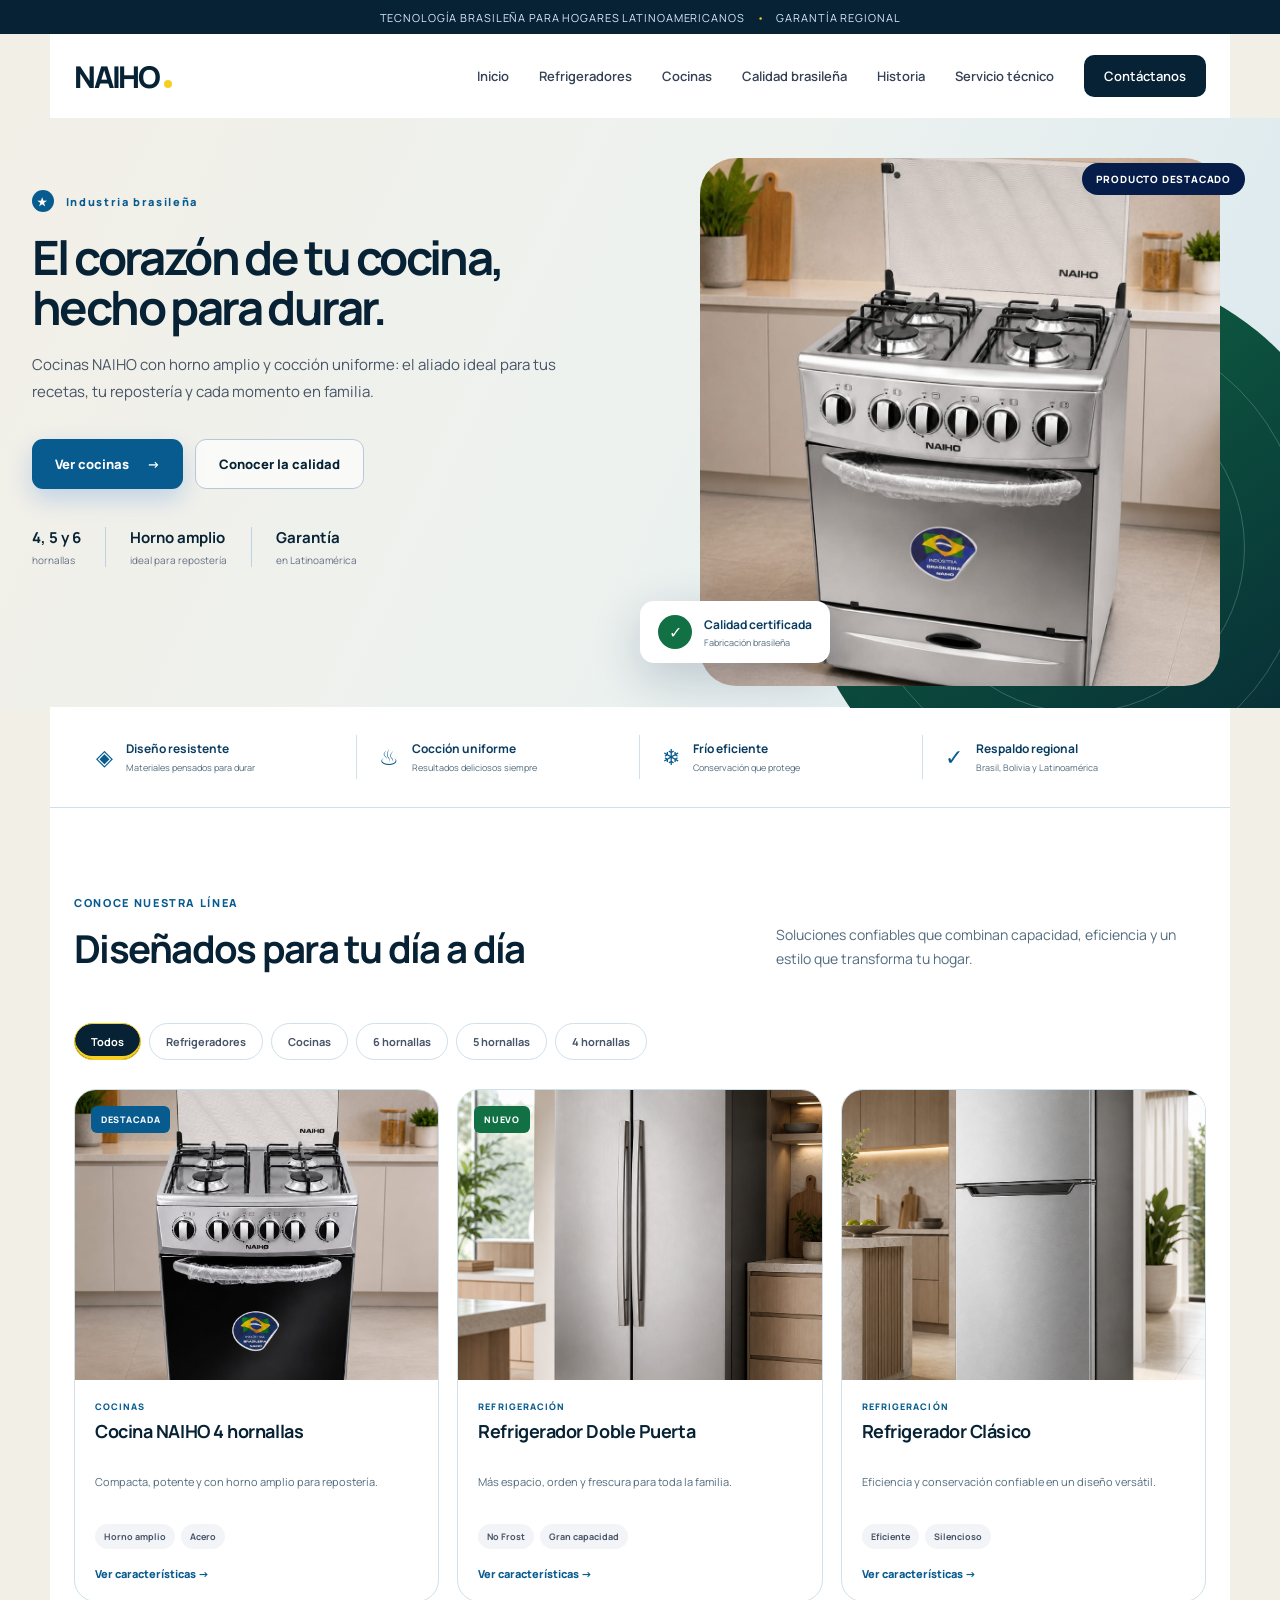
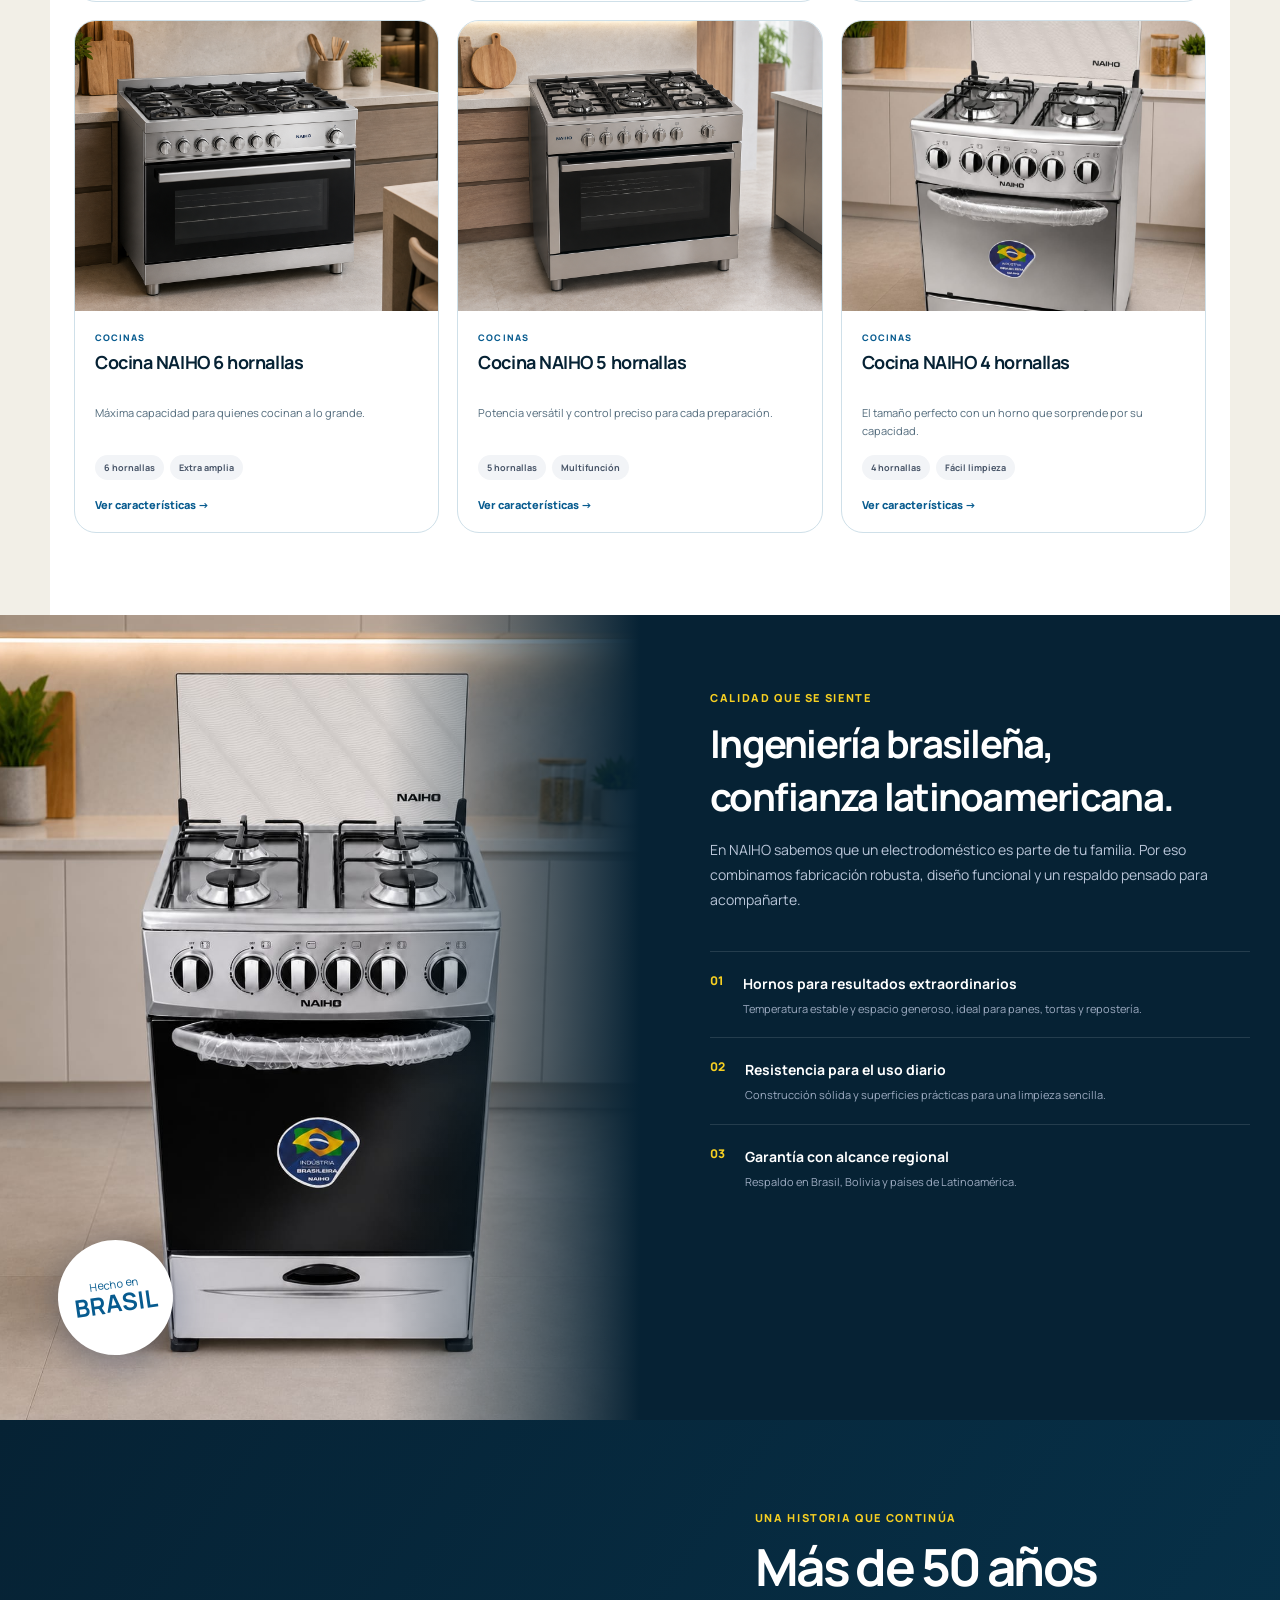
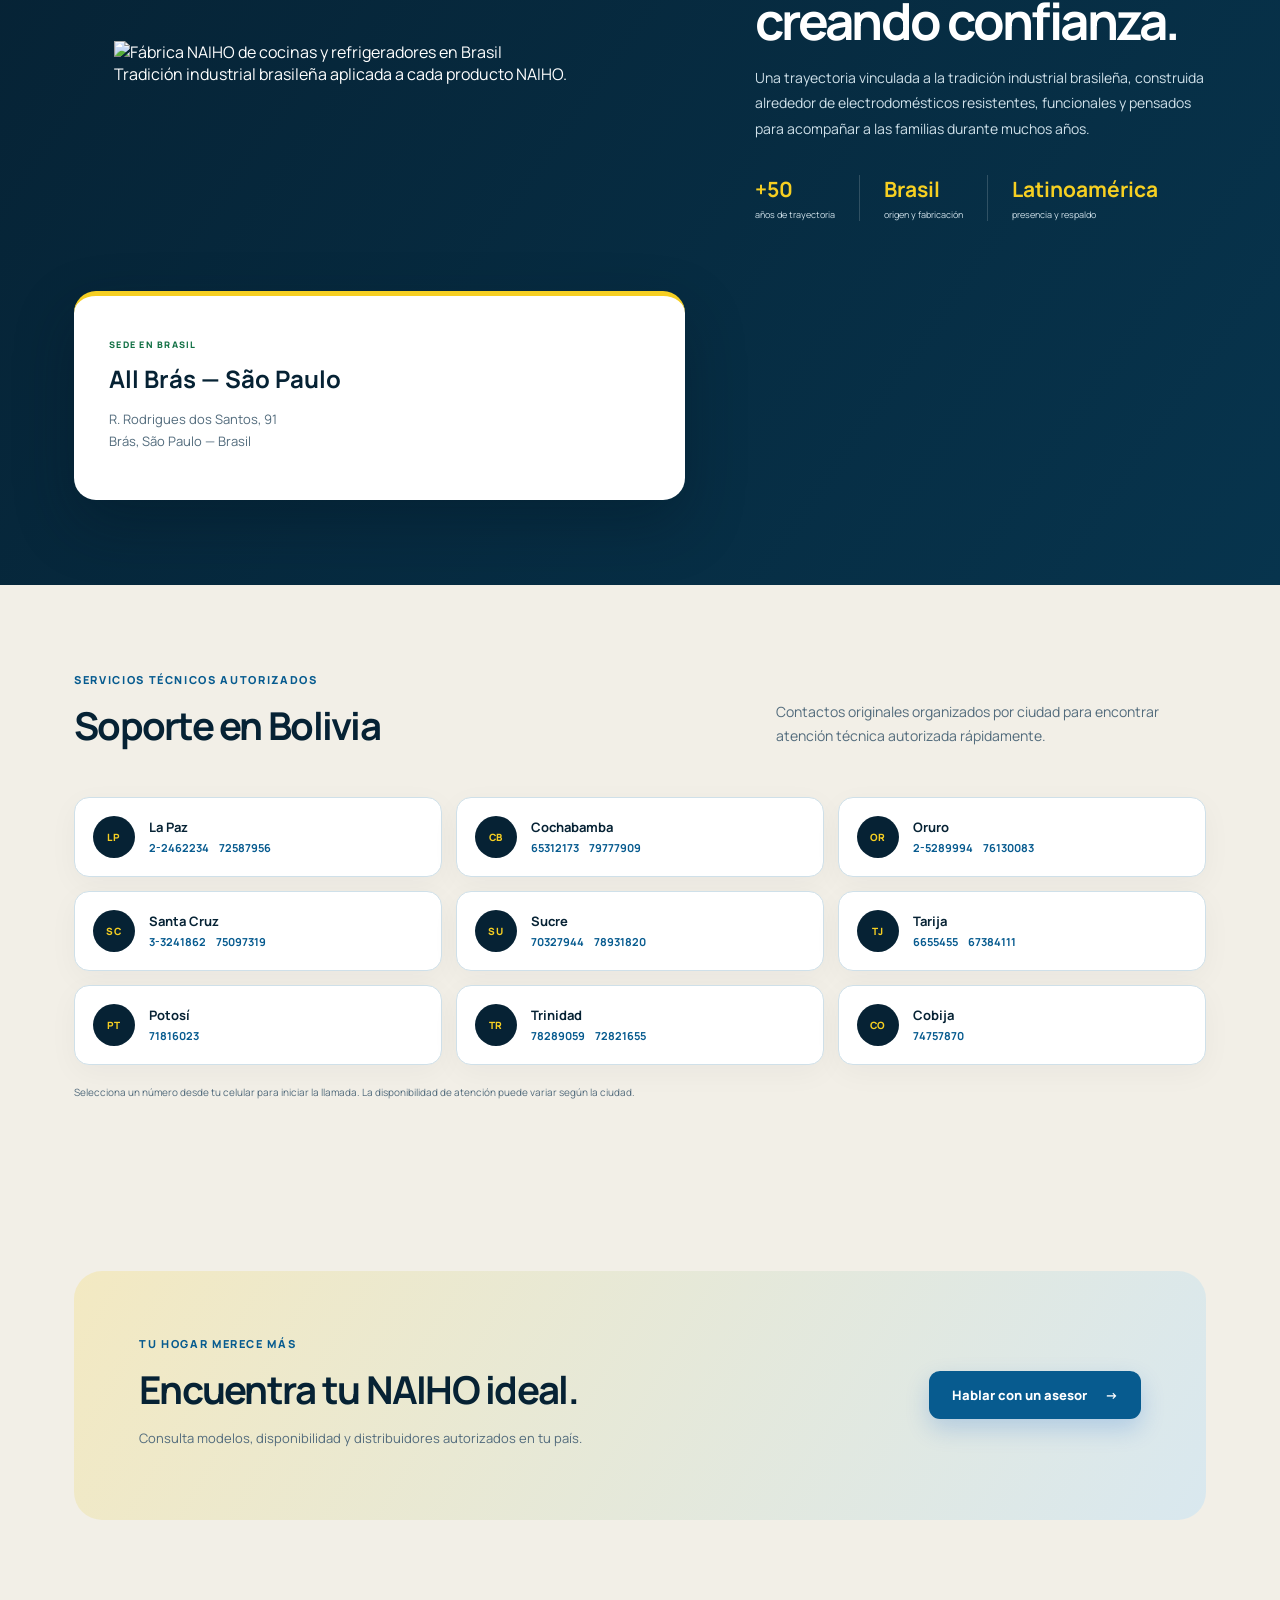
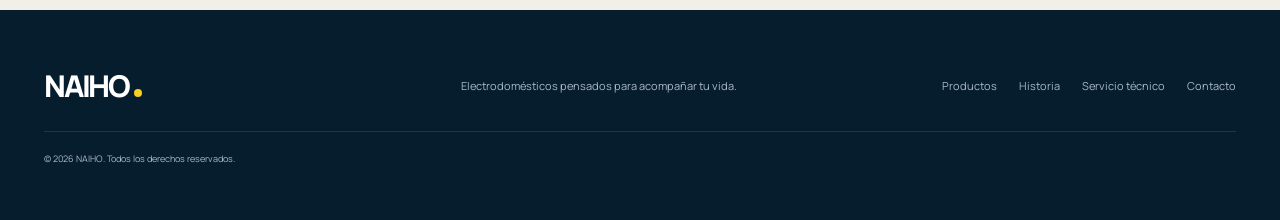
==== index.html @ cf23e543 "Añade imagen de fábrica NAIHO (index.html)" ====
<!doctype html>
<html lang="es">
<head>
  <meta charset="utf-8">
  <meta name="viewport" content="width=device-width,initial-scale=1">
  <meta name="theme-color" content="#071d49">
  <meta name="description" content="NAIHO: cocinas y refrigeradores de calidad, con fabricación brasileña y garantía en Latinoamérica.">
  <title>NAIHO | Electrodomésticos para tu hogar</title>
  <link rel="preconnect" href="https://fonts.googleapis.com">
  <link rel="preconnect" href="https://fonts.gstatic.com" crossorigin>
  <link href="https://fonts.googleapis.com/css2?family=Manrope:wght@400;500;600;700;800&display=swap" rel="stylesheet">
  <link rel="stylesheet" href="styles.css">
</head>
<body>
  <div class="topbar">Tecnología brasileña para hogares latinoamericanos <span>•</span> Garantía regional</div>
  <header class="header" id="inicio">
    <a class="logo" href="#inicio" aria-label="NAIHO inicio">NAIHO<span></span></a>
    <button class="menu" aria-label="Abrir menú" aria-expanded="false"><i></i><i></i><i></i></button>
    <nav class="nav" aria-label="Navegación principal">
      <a href="#inicio">Inicio</a>
      <a href="refrigeradores.html">Refrigeradores</a>
      <a href="cocinas.html">Cocinas</a>
      <a href="#calidad">Calidad brasileña</a>
      <a href="#historia">Historia</a>
      <a href="#servicio">Servicio técnico</a>
      <a href="#contacto" class="nav-cta">Contáctanos</a>
    </nav>
  </header>

  <main>
    <section class="hero">
      <div class="hero-copy">
        <div class="eyebrow"><span>★</span> Industria brasileña</div>
        <h1>El corazón de tu cocina, hecho para durar.</h1>
        <p>Cocinas NAIHO con horno amplio y cocción uniforme: el aliado ideal para tus recetas, tu repostería y cada momento en familia.</p>
        <div class="hero-actions">
          <a href="#productos" class="button primary">Ver cocinas <span>→</span></a>
          <a href="#calidad" class="button secondary">Conocer la calidad</a>
        </div>
        <div class="hero-proof">
          <div><b>4, 5 y 6</b><small>hornallas</small></div>
          <div><b>Horno amplio</b><small>ideal para repostería</small></div>
          <div><b>Garantía</b><small>en Latinoamérica</small></div>
        </div>
      </div>
      <div class="hero-visual">
        <div class="blue-orbit"></div>
        <span class="hero-label">Producto destacado</span>
        <img src="assets/cocina-naiho-plata.png" alt="Cocina NAIHO plateada de cuatro hornallas, fabricación brasileña">
        <div class="floating-card"><span>✓</span><div><b>Calidad certificada</b><small>Fabricación brasileña</small></div></div>
      </div>
    </section>

    <section class="trust-strip" aria-label="Ventajas NAIHO">
      <article><span>◈</span><div><b>Diseño resistente</b><small>Materiales pensados para durar</small></div></article>
      <article><span>♨</span><div><b>Cocción uniforme</b><small>Resultados deliciosos siempre</small></div></article>
      <article><span>❄</span><div><b>Frío eficiente</b><small>Conservación que protege</small></div></article>
      <article><span>✓</span><div><b>Respaldo regional</b><small>Brasil, Bolivia y Latinoamérica</small></div></article>
    </section>

    <section class="products section" id="productos">
      <div class="section-heading">
        <div><span class="kicker">CONOCE NUESTRA LÍNEA</span><h2>Diseñados para tu día a día</h2></div>
        <p>Soluciones confiables que combinan capacidad, eficiencia y un estilo que transforma tu hogar.</p>
      </div>
      <div class="tabs" role="tablist" aria-label="Categorías de productos">
        <button class="tab active" data-filter="todos" role="tab" aria-selected="true">Todos</button>
        <button class="tab" data-filter="refrigeradores" role="tab">Refrigeradores</button>
        <button class="tab" data-filter="cocinas" role="tab">Cocinas</button>
        <button class="tab" data-filter="6-hornallas" role="tab">6 hornallas</button>
        <button class="tab" data-filter="5-hornallas" role="tab">5 hornallas</button>
        <button class="tab" data-filter="4-hornallas" role="tab">4 hornallas</button>
      </div>
      <div class="product-grid">
        <article class="product-card featured" data-category="cocinas 4-hornallas">
          <div class="product-image local"><span class="badge">DESTACADA</span><img src="assets/cocina-naiho-negra.png" alt="Cocina NAIHO negra de cuatro hornallas"></div>
          <div class="product-info"><small>COCINAS</small><h3>Cocina NAIHO 4 hornallas</h3><p>Compacta, potente y con horno amplio para repostería.</p><div class="chips"><span>Horno amplio</span><span>Acero</span></div><a class="card-link" href="producto-cocina-4.html">Ver características →</a></div>
        </article>
        <article class="product-card" data-category="refrigeradores">
          <div class="product-image real-photo"><span class="badge cool">NUEVO</span><img src="assets/refrigerador-doble-puerta.png" alt="Refrigerador NAIHO de doble puerta en acero inoxidable"></div>
          <div class="product-info"><small>REFRIGERACIÓN</small><h3>Refrigerador Doble Puerta</h3><p>Más espacio, orden y frescura para toda la familia.</p><div class="chips"><span>No Frost</span><span>Gran capacidad</span></div><a class="card-link" href="producto-refrigerador-doble.html">Ver características →</a></div>
        </article>
        <article class="product-card" data-category="refrigeradores">
          <div class="product-image real-photo"><img src="assets/refrigerador-clasico.png" alt="Refrigerador NAIHO clásico con congelador superior"></div>
          <div class="product-info"><small>REFRIGERACIÓN</small><h3>Refrigerador Clásico</h3><p>Eficiencia y conservación confiable en un diseño versátil.</p><div class="chips"><span>Eficiente</span><span>Silencioso</span></div><a class="card-link" href="producto-refrigerador-clasico.html">Ver características →</a></div>
        </article>
        <article class="product-card" data-category="cocinas 6-hornallas">
          <div class="product-image real-photo landscape"><img src="assets/cocina-6-hornallas.png" alt="Cocina NAIHO de seis hornallas y horno amplio"></div>
          <div class="product-info"><small>COCINAS</small><h3>Cocina NAIHO 6 hornallas</h3><p>Máxima capacidad para quienes cocinan a lo grande.</p><div class="chips"><span>6 hornallas</span><span>Extra amplia</span></div><a class="card-link" href="producto-cocina-6.html">Ver características →</a></div>
        </article>
        <article class="product-card" data-category="cocinas 5-hornallas">
          <div class="product-image real-photo landscape"><img src="assets/cocina-5-hornallas.png" alt="Cocina NAIHO de cinco hornallas"></div>
          <div class="product-info"><small>COCINAS</small><h3>Cocina NAIHO 5 hornallas</h3><p>Potencia versátil y control preciso para cada preparación.</p><div class="chips"><span>5 hornallas</span><span>Multifunción</span></div><a class="card-link" href="producto-cocina-5.html">Ver características →</a></div>
        </article>
        <article class="product-card" data-category="cocinas 4-hornallas">
          <div class="product-image local crop"><img src="assets/cocina-naiho-plata.png" alt="Cocina NAIHO plateada de cuatro hornallas"></div>
          <div class="product-info"><small>COCINAS</small><h3>Cocina NAIHO 4 hornallas</h3><p>El tamaño perfecto con un horno que sorprende por su capacidad.</p><div class="chips"><span>4 hornallas</span><span>Fácil limpieza</span></div><a class="card-link" href="producto-cocina-4.html">Ver características →</a></div>
        </article>
      </div>
    </section>

    <section class="quality" id="calidad">
      <div class="quality-image"><img src="assets/cocina-naiho-negra.png" alt="Detalle de cocina NAIHO de fabricación brasileña"><span>Hecho en<br><b>Brasil</b></span></div>
      <div class="quality-copy"><span class="kicker light">CALIDAD QUE SE SIENTE</span><h2>Ingeniería brasileña,<br>confianza latinoamericana.</h2><p>En NAIHO sabemos que un electrodoméstico es parte de tu familia. Por eso combinamos fabricación robusta, diseño funcional y un respaldo pensado para acompañarte.</p>
        <div class="quality-list"><article><span>01</span><div><b>Hornos para resultados extraordinarios</b><p>Temperatura estable y espacio generoso, ideal para panes, tortas y repostería.</p></div></article><article><span>02</span><div><b>Resistencia para el uso diario</b><p>Construcción sólida y superficies prácticas para una limpieza sencilla.</p></div></article><article><span>03</span><div><b>Garantía con alcance regional</b><p>Respaldo en Brasil, Bolivia y países de Latinoamérica.</p></div></article></div>
      </div>
    </section>

    <section class="history-section" id="historia">
      <figure class="history-factory"><img src="assets/fabrica-naiho-brasil.png" alt="Fábrica NAIHO de cocinas y refrigeradores en Brasil"><figcaption>Tradición industrial brasileña aplicada a cada producto NAIHO.</figcaption></figure>
      <div class="history-copy">
        <span class="kicker light">UNA HISTORIA QUE CONTINÚA</span>
        <h2>Más de 50 años creando confianza.</h2>
        <p>Una trayectoria vinculada a la tradición industrial brasileña, construida alrededor de electrodomésticos resistentes, funcionales y pensados para acompañar a las familias durante muchos años.</p>
        <div class="history-stats"><div><b>+50</b><small>años de trayectoria</small></div><div><b>Brasil</b><small>origen y fabricación</small></div><div><b>Latinoamérica</b><small>presencia y respaldo</small></div></div>
      </div>
      <address class="factory-card">
        <span>SEDE EN BRASIL</span>
        <h3>All Brás — São Paulo</h3>
        <p>R. Rodrigues dos Santos, 91<br>Brás, São Paulo — Brasil</p>
      </address>
    </section>

    <section class="service-section section" id="servicio">
      <div class="section-heading service-heading">
        <div><span class="kicker">SERVICIOS TÉCNICOS AUTORIZADOS</span><h2>Soporte en Bolivia</h2></div>
        <p>Contactos originales organizados por ciudad para encontrar atención técnica autorizada rápidamente.</p>
      </div>
      <div class="service-grid">
        <article><span>LP</span><div><b>La Paz</b><a href="tel:22462234">2-2462234</a><a href="tel:72587956">72587956</a></div></article>
        <article><span>CB</span><div><b>Cochabamba</b><a href="tel:65312173">65312173</a><a href="tel:79777909">79777909</a></div></article>
        <article><span>OR</span><div><b>Oruro</b><a href="tel:25289994">2-5289994</a><a href="tel:76130083">76130083</a></div></article>
        <article><span>SC</span><div><b>Santa Cruz</b><a href="tel:33241862">3-3241862</a><a href="tel:75097319">75097319</a></div></article>
        <article><span>SU</span><div><b>Sucre</b><a href="tel:70327944">70327944</a><a href="tel:78931820">78931820</a></div></article>
        <article><span>TJ</span><div><b>Tarija</b><a href="tel:6655455">6655455</a><a href="tel:67384111">67384111</a></div></article>
        <article><span>PT</span><div><b>Potosí</b><a href="tel:71816023">71816023</a></div></article>
        <article><span>TR</span><div><b>Trinidad</b><a href="tel:78289059">78289059</a><a href="tel:72821655">72821655</a></div></article>
        <article><span>CO</span><div><b>Cobija</b><a href="tel:74757870">74757870</a></div></article>
      </div>
      <p class="service-note">Selecciona un número desde tu celular para iniciar la llamada. La disponibilidad de atención puede variar según la ciudad.</p>
    </section>

    <section class="cta" id="contacto"><div><span class="kicker">TU HOGAR MERECE MÁS</span><h2>Encuentra tu NAIHO ideal.</h2><p>Consulta modelos, disponibilidad y distribuidores autorizados en tu país.</p></div><a class="button primary" href="https://wa.me/591" target="_blank" rel="noopener">Hablar con un asesor <span>→</span></a></section>
  </main>
  <footer><a class="logo light-logo" href="#inicio">NAIHO<span></span></a><p>Electrodomésticos pensados para acompañar tu vida.</p><div><a href="#productos">Productos</a><a href="#historia">Historia</a><a href="#servicio">Servicio técnico</a><a href="#contacto">Contacto</a></div><small>© 2026 NAIHO. Todos los derechos reservados.</small></footer>
  <script src="script.js"></script>
</body>
</html>
---- styles.css ----
:root{--navy:#071d49;--blue:#073b91;--bright:#0759cf;--sky:#eaf3ff;--ink:#101828;--muted:#667085;--line:#e4e7ec;--white:#fff;--radius:22px}*{box-sizing:border-box}html{scroll-behavior:smooth}body{margin:0;font-family:Manrope,Arial,sans-serif;color:var(--ink);background:#fff}a{text-decoration:none;color:inherit}button{font:inherit}.topbar{height:34px;background:var(--navy);color:#dce9ff;display:flex;align-items:center;justify-content:center;font-size:11px;letter-spacing:.08em;text-transform:uppercase}.topbar span{color:#45a4ff;margin:0 12px}.header{height:84px;display:flex;align-items:center;justify-content:space-between;max-width:1240px;margin:auto;padding:0 24px;background:#fff}.logo{font-size:30px;font-weight:800;letter-spacing:-.075em;color:var(--navy);position:relative}.logo span{display:inline-block;width:8px;height:8px;background:#0b63ce;border-radius:50%;margin-left:5px}.nav{display:flex;align-items:center;gap:30px;font-size:13px;font-weight:600;color:#344054}.nav a{transition:.2s}.nav a:hover{color:var(--bright)}.nav-cta{background:var(--navy);color:#fff!important;padding:12px 20px;border-radius:10px}.menu{display:none;background:none;border:0;padding:5px}.menu i{display:block;width:25px;height:2px;background:var(--navy);margin:5px}.hero{min-height:675px;display:grid;grid-template-columns:1fr 1fr;background:linear-gradient(115deg,#f7faff 0%,#eef5ff 52%,#dcecff 100%);overflow:hidden}.hero-copy{padding:92px max(32px,calc((100vw - 1240px)/2));padding-right:40px;z-index:2}.eyebrow,.kicker{font-size:11px;font-weight:800;letter-spacing:.15em;color:var(--bright)}.eyebrow span{display:inline-grid;place-items:center;background:var(--bright);color:#fff;border-radius:50%;width:22px;height:22px;margin-right:8px}.hero h1{font-size:clamp(43px,4.4vw,70px);line-height:1.03;letter-spacing:-.055em;margin:20px 0;color:var(--navy);max-width:630px}.hero-copy>p{max-width:585px;font-size:17px;line-height:1.75;color:#475467}.hero-actions{display:flex;gap:12px;margin-top:34px}.button{display:inline-flex;align-items:center;justify-content:center;gap:18px;padding:15px 23px;border-radius:11px;font-size:13px;font-weight:800;transition:.2s}.button:hover{transform:translateY(-2px)}.primary{background:var(--bright);color:#fff;box-shadow:0 10px 25px #0759cf33}.secondary{border:1px solid #b7c8dc;color:var(--navy);background:#ffffffaa}.hero-proof{display:flex;margin-top:50px}.hero-proof div{padding:0 24px;border-left:1px solid #bfd0e4}.hero-proof div:first-child{padding-left:0;border:0}.hero-proof b,.hero-proof small{display:block}.hero-proof b{font-size:15px;color:var(--navy)}.hero-proof small{font-size:10px;margin-top:5px;color:#667085}.hero-visual{position:relative;display:flex;align-items:flex-end;justify-content:center}.hero-visual img{position:relative;z-index:2;max-height:620px;width:min(88%,600px);object-fit:cover;object-position:50% 44%;clip-path:inset(0 0 4% 0 round 36px);filter:drop-shadow(0 30px 30px #001c4a33)}.blue-orbit{position:absolute;width:630px;height:630px;border-radius:50%;background:linear-gradient(145deg,#0a5dd2,#052b70);right:-80px;bottom:-120px}.blue-orbit:before,.blue-orbit:after{content:"";position:absolute;border:1px solid #ffffff33;border-radius:50%;inset:55px}.blue-orbit:after{inset:115px}.hero-label{position:absolute;z-index:4;top:45px;right:35px;color:#fff;background:#071d49;padding:9px 14px;border-radius:30px;font-size:10px;font-weight:800;letter-spacing:.08em;text-transform:uppercase}.floating-card{position:absolute;z-index:4;bottom:45px;left:0;background:#fff;border-radius:14px;padding:14px 18px;display:flex;align-items:center;gap:12px;box-shadow:0 15px 50px #001c4a33}.floating-card>span{display:grid;place-items:center;width:34px;height:34px;border-radius:50%;background:#e9f8ef;color:#13a05f}.floating-card b,.floating-card small{display:block}.floating-card b{font-size:12px}.floating-card small{font-size:9px;color:var(--muted);margin-top:3px}.trust-strip{max-width:1240px;margin:-1px auto 0;display:grid;grid-template-columns:repeat(4,1fr);padding:28px 24px;border-bottom:1px solid var(--line)}.trust-strip article{display:flex;align-items:center;gap:13px;padding:5px 22px;border-right:1px solid var(--line)}.trust-strip article:last-child{border:0}.trust-strip>article>span{color:var(--bright);font-size:22px}.trust-strip b,.trust-strip small{display:block}.trust-strip b{font-size:12px}.trust-strip small{font-size:9px;color:var(--muted);margin-top:4px}.section{max-width:1240px;margin:auto;padding:100px 24px}.section-heading{display:flex;align-items:flex-end;justify-content:space-between;gap:40px}.section-heading h2,.quality h2,.cta h2{font-size:clamp(33px,3.5vw,50px);letter-spacing:-.045em;margin:10px 0;color:var(--navy)}.section-heading>p{max-width:430px;color:var(--muted);line-height:1.7;font-size:14px}.tabs{display:flex;gap:8px;margin:38px 0 25px;overflow-x:auto;padding-bottom:4px}.tab{border:1px solid var(--line);background:#fff;padding:10px 16px;border-radius:40px;color:#475467;font-size:11px;font-weight:700;white-space:nowrap;cursor:pointer}.tab.active{background:var(--navy);color:#fff;border-color:var(--navy)}.product-grid{display:grid;grid-template-columns:repeat(3,1fr);gap:20px}.product-card{border:1px solid var(--line);border-radius:var(--radius);overflow:hidden;background:#fff;transition:.25s}.product-card:hover{transform:translateY(-5px);box-shadow:0 18px 50px #10182812}.product-card.hidden{display:none}.product-image{height:350px;background:#f3f6fa;position:relative;overflow:hidden;display:flex;align-items:flex-end;justify-content:center}.product-image.local img{width:100%;height:100%;object-fit:cover;object-position:center 38%;transition:.4s}.product-card:hover .product-image.local img{transform:scale(1.035)}.product-image.crop img{object-position:center 42%}.badge{position:absolute;z-index:2;top:16px;left:16px;background:var(--bright);color:#fff;padding:7px 10px;border-radius:6px;font-size:9px;font-weight:800;letter-spacing:.08em}.badge.cool{background:#13a05f}.product-info{padding:22px}.product-info small{color:var(--bright);font-size:9px;font-weight:800;letter-spacing:.12em}.product-info h3{font-size:20px;color:var(--navy);margin:7px 0 8px;letter-spacing:-.025em}.product-info p{font-size:12px;line-height:1.6;color:var(--muted);margin:0 0 15px}.chips{display:flex;gap:6px;flex-wrap:wrap}.chips span{font-size:9px;font-weight:700;color:#475467;background:#f2f4f7;padding:6px 9px;border-radius:20px}.product-image.fridge{align-items:center}.fridge.one{background:linear-gradient(145deg,#dbe7f3,#f7fafc)}.fridge.two{background:linear-gradient(145deg,#eff2f5,#d4dbe3)}.appliance{filter:drop-shadow(0 18px 18px #22334a33)}.fridge-art{height:285px;width:145px;background:linear-gradient(90deg,#eef2f5,#fff 45%,#dbe1e6);border-radius:13px 13px 8px 8px;border:2px solid #c2cad2;position:relative}.fridge-art:before{content:"NAIHO";position:absolute;top:18px;left:17px;font-weight:800;font-size:10px;color:#1b2735}.fridge-art:after{content:"";position:absolute;top:40%;left:0;right:0;height:2px;background:#bcc5ce}.fridge-art i{position:absolute;right:12px;width:3px;height:55px;background:#727c86;border-radius:3px}.fridge-art i:first-child{top:55px}.fridge-art i:last-child{top:137px}.fridge-art.slim{width:128px;height:295px;background:linear-gradient(90deg,#26313b,#5b6670 50%,#1a2229);border-color:#131a20}.fridge-art.slim:before{color:#fff}.product-image.stove{align-items:flex-end}.stove.blue{background:linear-gradient(145deg,#dfeaff,#b8cdec)}.stove.silver{background:linear-gradient(145deg,#edf0f3,#c9d0d7)}.stove-art{height:265px;width:220px;background:linear-gradient(90deg,#e1e5e8,#fff 45%,#c8cdd1);border:2px solid #aab2b9;border-radius:12px 12px 3px 3px;position:relative}.stove-art:after{content:"";position:absolute;left:18px;right:18px;top:90px;height:125px;background:#151d24;border-radius:7px;border:5px solid #d4d8da}.stove-art>b{position:absolute;z-index:2;top:67px;left:91px;font-size:9px}.burners{height:58px;background:#929ba2;display:grid;grid-template-columns:repeat(3,1fr);gap:6px;padding:8px;border-radius:9px 9px 0 0}.burners i{background:#1b2228;border-radius:50%;border:4px solid #d9dde0}.burners.five{grid-template-columns:repeat(3,1fr)}.burners.five i:nth-child(4){grid-column:1/2;margin-left:18px}.burners.five i:nth-child(5){grid-column:3/4;margin-right:18px}.quality{background:var(--navy);color:#fff;display:grid;grid-template-columns:1fr 1fr;min-height:720px}.quality-image{position:relative;overflow:hidden;min-height:620px}.quality-image:after{content:"";position:absolute;inset:0;background:linear-gradient(90deg,transparent 60%,var(--navy))}.quality-image img{width:100%;height:100%;object-fit:cover;object-position:center 38%}.quality-image>span{position:absolute;z-index:2;left:9%;bottom:8%;width:115px;height:115px;border-radius:50%;background:#fff;color:var(--blue);display:grid;place-content:center;text-align:center;line-height:1.1;font-size:11px;transform:rotate(-8deg);box-shadow:0 10px 40px #001a4b55}.quality-image span b{font-size:24px;text-transform:uppercase}.quality-copy{padding:90px max(30px,calc((100vw - 1240px)/2));padding-left:70px}.kicker.light{color:#6eb2ff}.quality h2{color:#fff}.quality-copy>p{color:#bac6d9;line-height:1.8;max-width:580px;font-size:14px}.quality-list{margin-top:38px}.quality-list article{display:flex;gap:20px;padding:20px 0;border-top:1px solid #ffffff1f}.quality-list article>span{font-size:12px;color:#6eb2ff;font-weight:800}.quality-list b{font-size:14px}.quality-list p{font-size:11px;color:#9eacc2;line-height:1.6;margin:6px 0 0}.cta{max-width:1192px;margin:90px auto;padding:60px 65px;border-radius:28px;background:linear-gradient(120deg,#e7f1ff,#f7faff);display:flex;align-items:center;justify-content:space-between;gap:30px}.cta h2{margin-bottom:5px}.cta p{color:var(--muted);font-size:13px}footer{background:#061735;color:#aab8cc;padding:55px max(24px,calc((100vw - 1192px)/2));display:grid;grid-template-columns:1.2fr 1.3fr 1fr;align-items:center;gap:25px}footer .light-logo{color:#fff}footer p{font-size:11px}footer>div{display:flex;justify-content:flex-end;gap:22px;font-size:11px}footer>small{grid-column:1/-1;border-top:1px solid #ffffff1c;padding-top:20px;font-size:9px}.light-logo span{background:#5cacff}
@media(max-width:900px){.menu{display:block}.nav{position:absolute;z-index:10;top:118px;left:16px;right:16px;background:#fff;padding:25px;border-radius:16px;box-shadow:0 20px 60px #0b183333;display:none;flex-direction:column;align-items:stretch}.nav.open{display:flex}.hero{grid-template-columns:1fr}.hero-copy{padding:70px 28px 25px}.hero-visual{min-height:540px}.hero-visual img{max-height:520px}.blue-orbit{right:-140px}.floating-card{left:25px}.trust-strip{grid-template-columns:1fr 1fr}.trust-strip article:nth-child(2){border-right:0}.product-grid{grid-template-columns:1fr 1fr}.quality{grid-template-columns:1fr}.quality-image{min-height:590px}.quality-copy{padding:65px 28px}.cta{margin:60px 24px}.section-heading{align-items:flex-start;flex-direction:column}.section-heading>p{margin:0}.product-image{height:330px}}
@media(max-width:600px){.topbar{font-size:8px;text-align:center;padding:0 8px}.header{height:72px}.nav{top:104px}.hero-copy{padding-top:50px}.hero h1{font-size:42px}.hero-copy>p{font-size:14px}.hero-actions{flex-direction:column;align-items:stretch}.hero-proof{display:grid;grid-template-columns:1fr 1fr;gap:20px}.hero-proof div{padding:0 12px}.hero-proof div:nth-child(3){grid-column:1/-1;border:0;padding:0}.hero-visual{min-height:440px}.hero-visual img{max-height:420px;width:95%}.blue-orbit{width:460px;height:460px}.hero-label{top:15px;right:15px}.floating-card{bottom:20px}.trust-strip{grid-template-columns:1fr;padding:20px 18px}.trust-strip article{border-right:0;border-bottom:1px solid var(--line);padding:14px 5px}.section{padding:70px 18px}.product-grid{grid-template-columns:1fr}.product-image{height:390px}.quality-image{min-height:500px}.quality-image:after{background:linear-gradient(0deg,var(--navy),transparent 50%)}.quality-copy{padding-top:30px}.cta{padding:42px 25px;flex-direction:column;align-items:flex-start}.cta .button{width:100%}footer{grid-template-columns:1fr;text-align:center}footer>div{justify-content:center}footer>small{grid-column:1}}

/* Refined responsive layout */
.header,.section,.trust-strip{max-width:1180px}.hero{min-height:590px;grid-template-columns:minmax(0,1fr) minmax(470px,1fr)}.hero-copy{padding-top:72px;padding-bottom:58px}.hero h1{font-size:clamp(40px,3.7vw,56px);max-width:560px;line-height:1.06}.hero-copy>p{font-size:15px;max-width:540px}.hero-visual img{max-height:550px;width:min(82%,520px)}.blue-orbit{width:560px;height:560px}.hero-proof{margin-top:38px}.section{padding-top:82px;padding-bottom:82px}.section-heading h2,.quality h2,.cta h2{font-size:clamp(30px,3vw,44px)}.product-grid{gap:18px;align-items:stretch}.product-card{display:flex;flex-direction:column}.product-image{height:290px;align-items:center;background:#eef2f6}.product-info{padding:20px;display:flex;flex-direction:column;flex:1}.product-info h3{font-size:18px;line-height:1.25;min-height:45px}.product-info p{font-size:11px;min-height:36px}.chips{margin-top:auto}.product-image.real-photo img{width:100%;height:100%;object-fit:cover;object-position:center 48%;transition:transform .4s}.product-image.real-photo.landscape img{object-position:center center}.product-card:hover .real-photo img{transform:scale(1.025)}.quality{min-height:640px}.quality-copy{padding-top:70px;padding-bottom:70px}.cta{max-width:1132px}
@media (min-width:901px) and (max-width:1180px){.header{padding-left:32px;padding-right:32px}.nav{gap:18px}.hero{grid-template-columns:52% 48%}.hero-copy{padding-left:42px;padding-right:24px}.hero h1{font-size:46px}.hero-visual img{width:90%;max-height:520px}.blue-orbit{right:-170px}.floating-card{left:18px}.product-grid{grid-template-columns:repeat(3,minmax(0,1fr))}.section{padding-left:32px;padding-right:32px}.product-image{height:260px}.product-info h3{font-size:17px}}
@media(max-width:900px){.hero{grid-template-columns:1fr}.hero h1{font-size:clamp(38px,8vw,52px)}.product-grid{grid-template-columns:repeat(2,minmax(0,1fr))}.product-image{height:310px}}
@media(max-width:600px){.hero h1{font-size:37px}.hero-visual{min-height:410px}.hero-visual img{max-height:390px}.hero-proof b{font-size:13px}.section-heading h2,.quality h2,.cta h2{font-size:31px}.product-grid{grid-template-columns:1fr}.product-image{height:360px}.product-info h3,.product-info p{min-height:0}.quality-image{min-height:440px}}
.card-link{display:inline-flex;margin-top:17px;color:var(--bright);font-size:11px;font-weight:800}.card-link:hover{text-decoration:underline}

/* Paleta original NAIHO */
:root{--navy:#062234;--blue:#075b8f;--bright:#075b8f;--green:#117044;--yellow:#f6cf22;--cream:#f2efe7;--sky:#d9e8ef;--ink:#0a3d62;--muted:#526b7c;--line:#cfe0e9}
body{background:var(--cream)}
.header,.product-card,.tab{background:#fff}
.logo span,.light-logo span{background:var(--yellow)}
.topbar span{color:var(--yellow)}
.hero{background:linear-gradient(115deg,#f2efe7 0%,#edf2ef 52%,#d9e8ef 100%)}
.blue-orbit{background:linear-gradient(145deg,var(--green),var(--navy))}
.eyebrow span,.primary,.badge{background:var(--blue)}
.badge.cool,.floating-card>span{background:var(--green);color:#fff}
.tab.active{background:var(--navy);border-color:var(--yellow);box-shadow:inset 0 -3px 0 var(--yellow)}
.trust-strip,.products{background:#fff}
.quality{background:var(--navy)}
.kicker.light,.quality-list article>span{color:var(--yellow)}
.cta{background:linear-gradient(120deg,#f6cf2230,#d9e8ef)}
footer{background:#061d2d}
.service-section{background:var(--cream);max-width:none;padding-left:max(24px,calc((100vw - 1132px)/2));padding-right:max(24px,calc((100vw - 1132px)/2))}.service-heading{max-width:1132px;margin:auto}.service-grid{max-width:1132px;margin:35px auto 0;display:grid;grid-template-columns:repeat(3,1fr);gap:14px}.service-grid article{background:#fff;border:1px solid var(--line);border-radius:15px;padding:18px;display:flex;align-items:center;gap:14px;box-shadow:0 8px 30px #0622340a}.service-grid article>span{width:42px;height:42px;border-radius:50%;display:grid;place-items:center;background:var(--navy);color:var(--yellow);font-size:10px;font-weight:800;letter-spacing:.06em;flex:0 0 auto}.service-grid article div{display:grid;grid-template-columns:auto auto;column-gap:10px;align-items:center}.service-grid b{grid-column:1/-1;color:var(--navy);font-size:13px;margin-bottom:4px}.service-grid a{font-size:11px;color:var(--blue);font-weight:700}.service-grid a:hover{text-decoration:underline}.service-note{max-width:1132px;margin:20px auto 0;color:var(--muted);font-size:10px}@media(max-width:800px){.service-grid{grid-template-columns:repeat(2,1fr)}}@media(max-width:520px){.service-grid{grid-template-columns:1fr}.service-grid article{padding:16px}}
.history-section{background:linear-gradient(125deg,var(--navy),#07344d);color:#fff;padding:85px max(24px,calc((100vw - 1132px)/2));display:grid;grid-template-columns:1.15fr .85fr;gap:70px;align-items:center}.history-copy h2{font-size:clamp(35px,4vw,52px);line-height:1.06;letter-spacing:-.05em;margin:12px 0 18px}.history-copy>p{color:#cfe0e9;max-width:650px;line-height:1.8;font-size:14px}.history-stats{display:flex;margin-top:34px}.history-stats div{padding:0 24px;border-left:1px solid #ffffff2b}.history-stats div:first-child{padding-left:0;border:0}.history-stats b,.history-stats small{display:block}.history-stats b{color:var(--yellow);font-size:21px}.history-stats small{color:#cfe0e9;font-size:9px;margin-top:5px}.factory-card{background:#fff;color:var(--ink);border-radius:22px;padding:35px;font-style:normal;border-top:5px solid var(--yellow);box-shadow:0 24px 60px #00162255}.factory-card>span{font-size:9px;font-weight:800;color:var(--green);letter-spacing:.14em}.factory-card h3{font-size:24px;color:var(--navy);margin:9px 0}.factory-card p{color:var(--muted);line-height:1.7;font-size:13px}.factory-card a{display:inline-flex;margin-top:12px;color:var(--blue);font-size:11px;font-weight:800}.factory-card a:hover{text-decoration:underline}@media(max-width:800px){.history-section{grid-template-columns:1fr;gap:38px}.history-stats{flex-wrap:wrap;gap:20px}.history-stats div{padding:0 16px}}@media(max-width:520px){.history-section{padding-top:65px;padding-bottom:65px}.history-stats{display:grid;grid-template-columns:1fr 1fr}.history-stats div:nth-child(3){border:0;padding:0}.factory-card{padding:27px}}
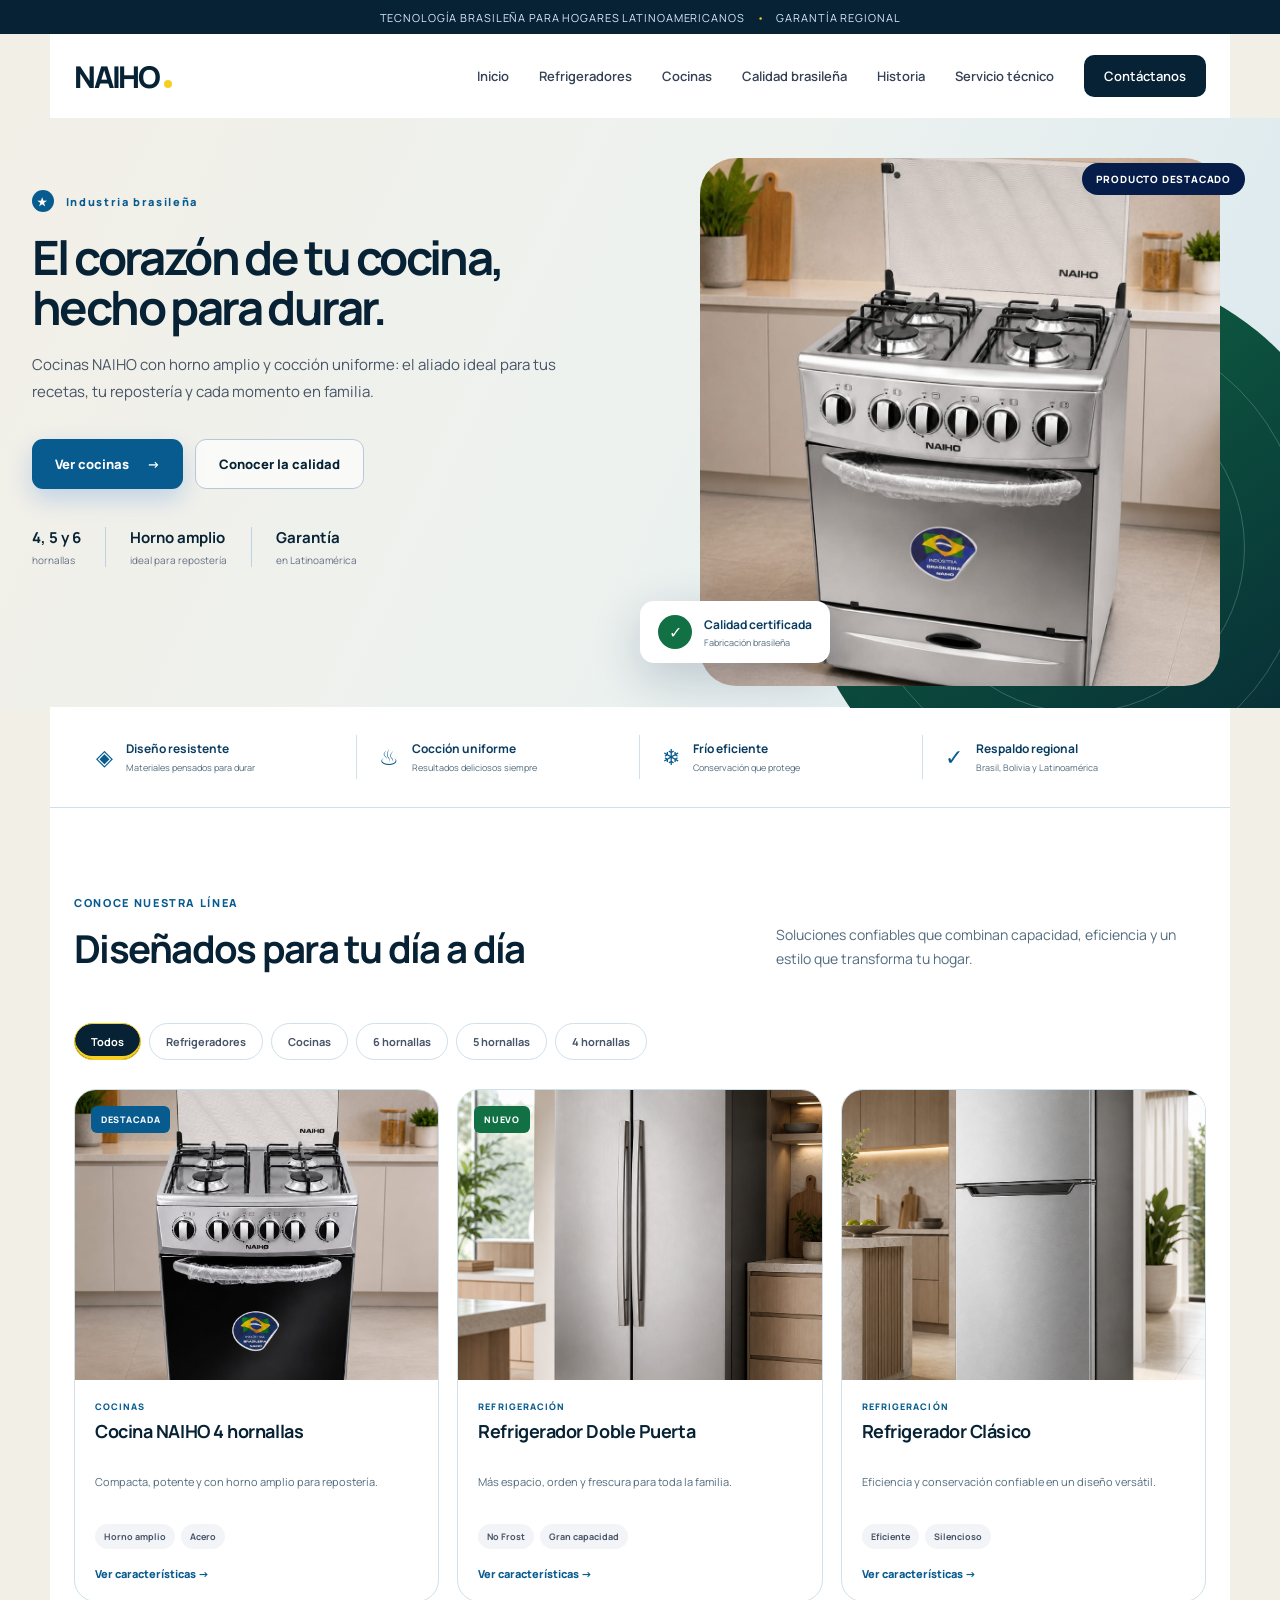
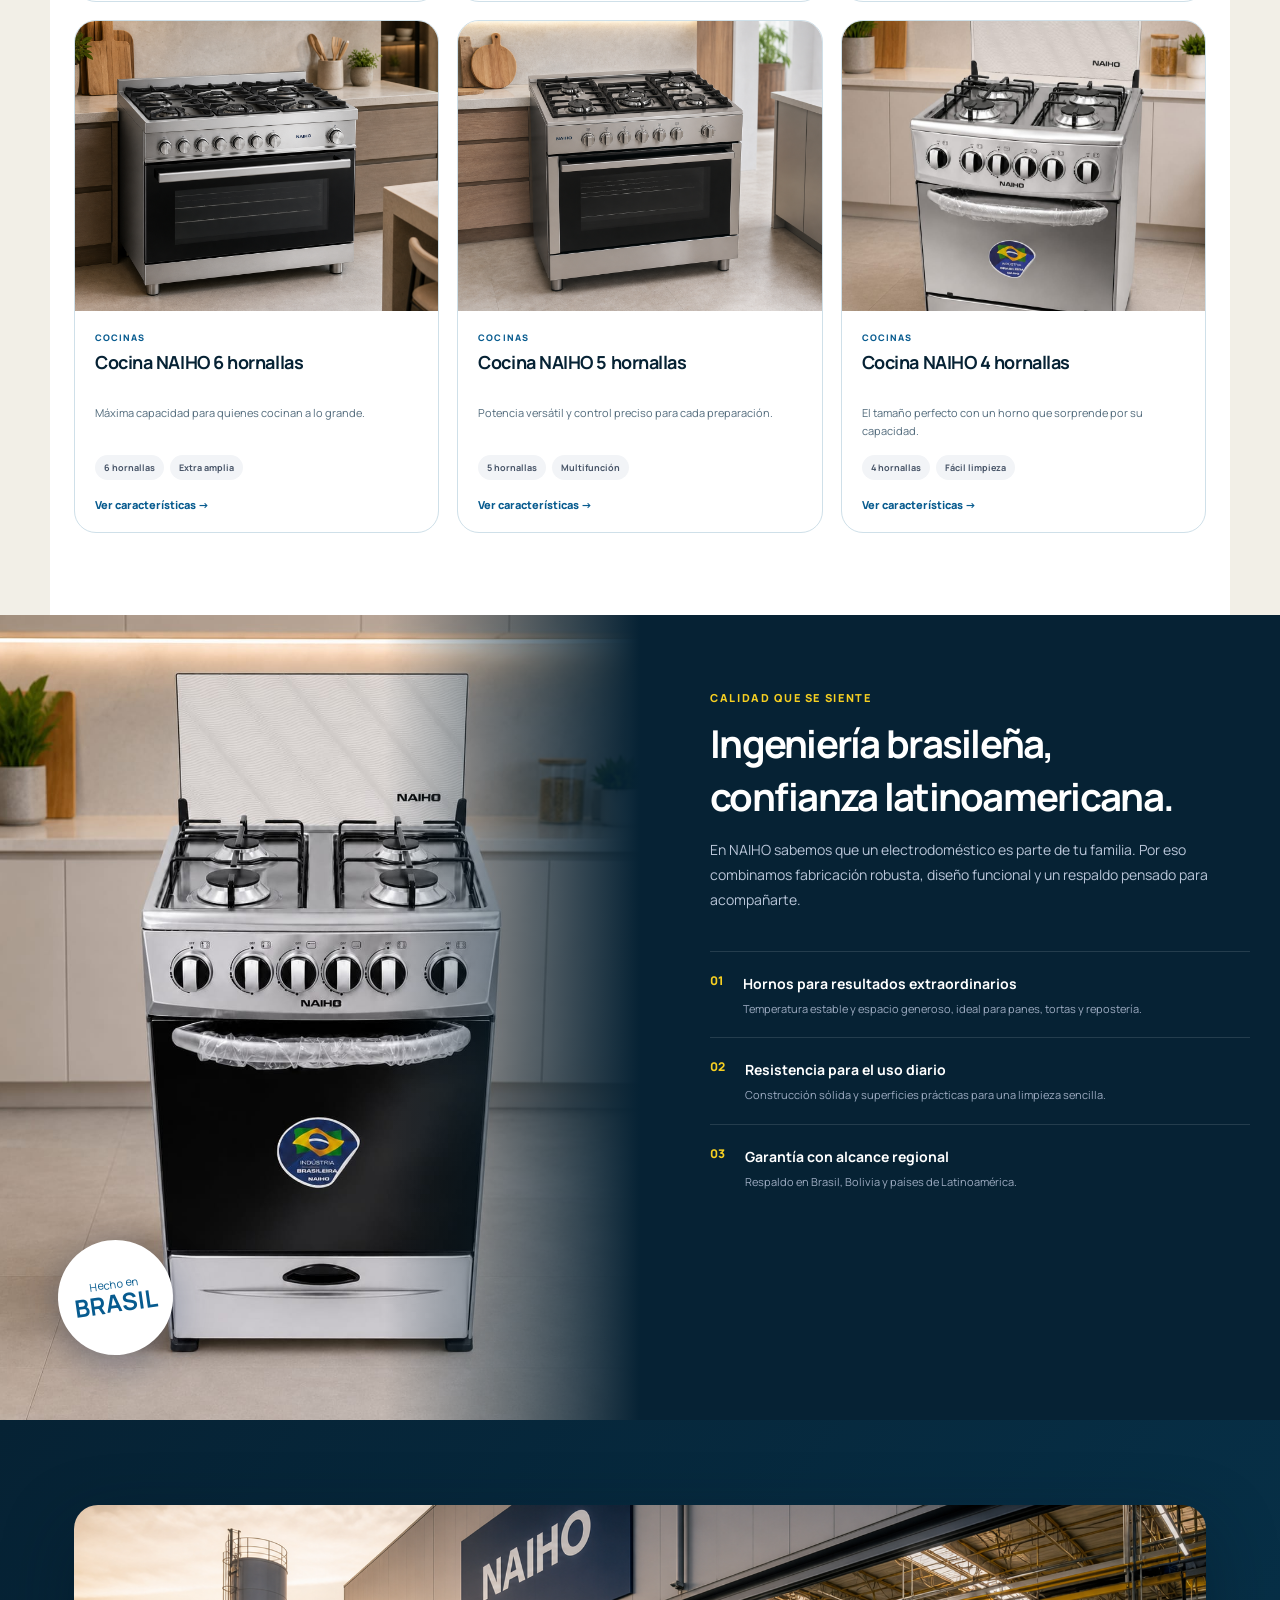
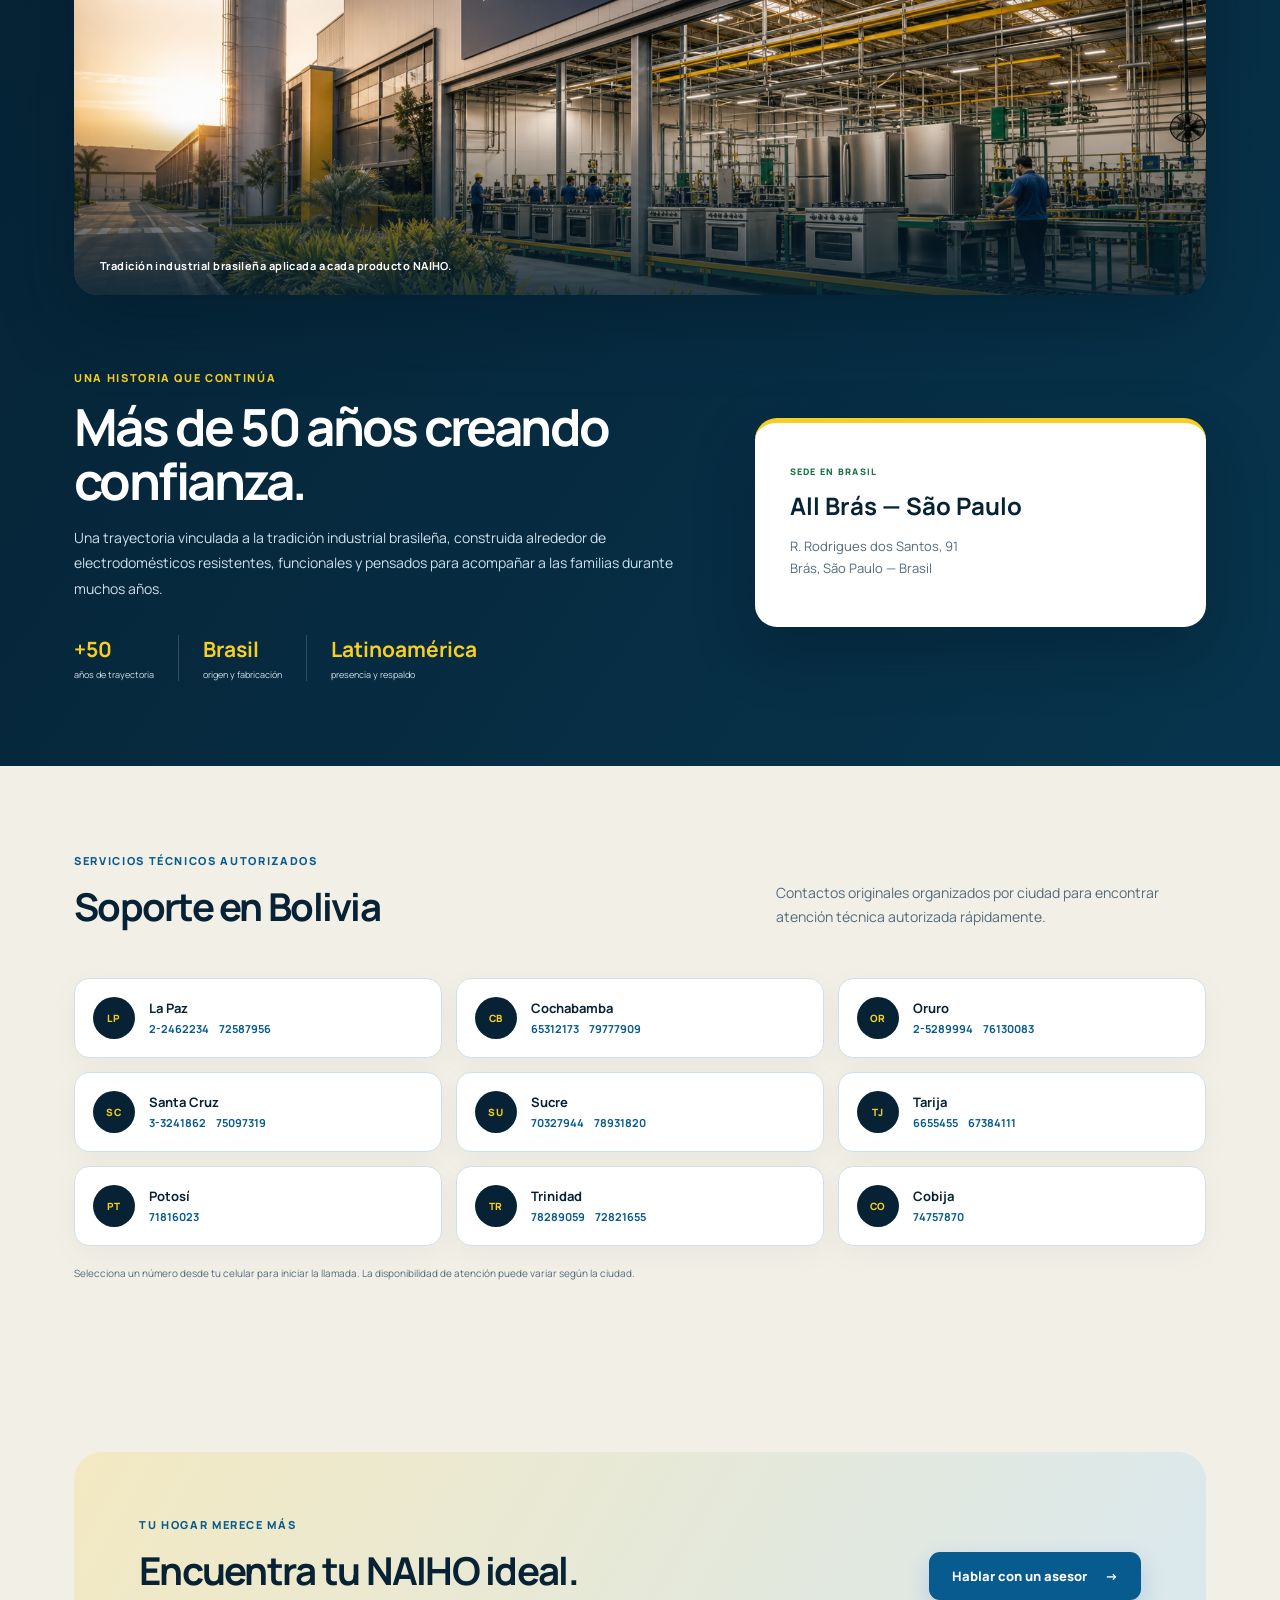
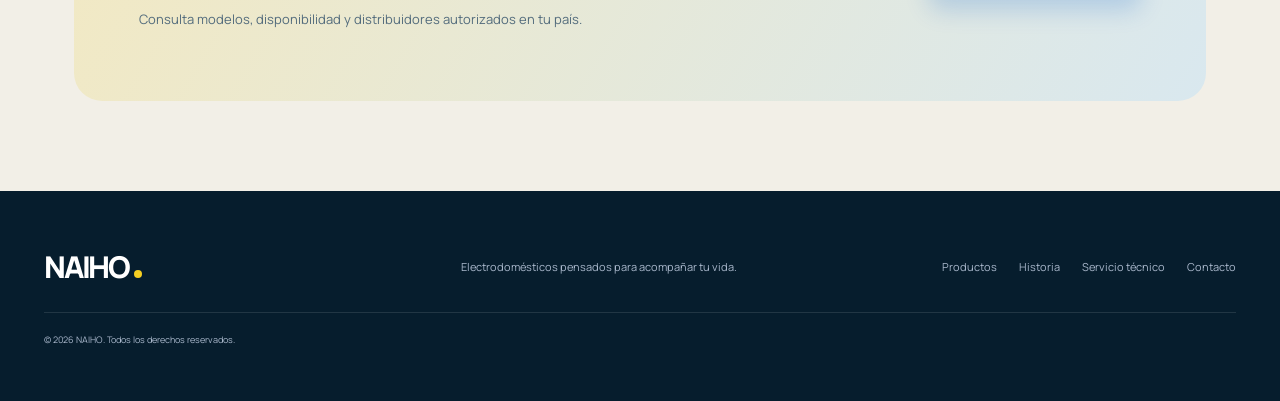
==== commit 1f7ff52b: "Muestra los 24 productos en la portada" ====
--- a/index.html
+++ b/index.html
@@ -143,6 +143,8 @@
     <section class="cta" id="contacto"><div><span class="kicker">TU HOGAR MERECE MÁS</span><h2>Encuentra tu NAIHO ideal.</h2><p>Consulta modelos, disponibilidad y distribuidores autorizados en tu país.</p></div><a class="button primary" href="https://wa.me/591" target="_blank" rel="noopener">Hablar con un asesor <span>→</span></a></section>
   </main>
   <footer><a class="logo light-logo" href="#inicio">NAIHO<span></span></a><p>Electrodomésticos pensados para acompañar tu vida.</p><div><a href="#productos">Productos</a><a href="#historia">Historia</a><a href="#servicio">Servicio técnico</a><a href="#contacto">Contacto</a></div><small>© 2026 NAIHO. Todos los derechos reservados.</small></footer>
+  <script src="pages-v2.js"></script>
+  <script src="home-catalog.js"></script>
   <script src="script.js"></script>
 </body>
 </html>
--- a/styles.css
+++ b/styles.css
@@ -27,3 +27,5 @@
 footer{background:#061d2d}
 .service-section{background:var(--cream);max-width:none;padding-left:max(24px,calc((100vw - 1132px)/2));padding-right:max(24px,calc((100vw - 1132px)/2))}.service-heading{max-width:1132px;margin:auto}.service-grid{max-width:1132px;margin:35px auto 0;display:grid;grid-template-columns:repeat(3,1fr);gap:14px}.service-grid article{background:#fff;border:1px solid var(--line);border-radius:15px;padding:18px;display:flex;align-items:center;gap:14px;box-shadow:0 8px 30px #0622340a}.service-grid article>span{width:42px;height:42px;border-radius:50%;display:grid;place-items:center;background:var(--navy);color:var(--yellow);font-size:10px;font-weight:800;letter-spacing:.06em;flex:0 0 auto}.service-grid article div{display:grid;grid-template-columns:auto auto;column-gap:10px;align-items:center}.service-grid b{grid-column:1/-1;color:var(--navy);font-size:13px;margin-bottom:4px}.service-grid a{font-size:11px;color:var(--blue);font-weight:700}.service-grid a:hover{text-decoration:underline}.service-note{max-width:1132px;margin:20px auto 0;color:var(--muted);font-size:10px}@media(max-width:800px){.service-grid{grid-template-columns:repeat(2,1fr)}}@media(max-width:520px){.service-grid{grid-template-columns:1fr}.service-grid article{padding:16px}}
 .history-section{background:linear-gradient(125deg,var(--navy),#07344d);color:#fff;padding:85px max(24px,calc((100vw - 1132px)/2));display:grid;grid-template-columns:1.15fr .85fr;gap:70px;align-items:center}.history-copy h2{font-size:clamp(35px,4vw,52px);line-height:1.06;letter-spacing:-.05em;margin:12px 0 18px}.history-copy>p{color:#cfe0e9;max-width:650px;line-height:1.8;font-size:14px}.history-stats{display:flex;margin-top:34px}.history-stats div{padding:0 24px;border-left:1px solid #ffffff2b}.history-stats div:first-child{padding-left:0;border:0}.history-stats b,.history-stats small{display:block}.history-stats b{color:var(--yellow);font-size:21px}.history-stats small{color:#cfe0e9;font-size:9px;margin-top:5px}.factory-card{background:#fff;color:var(--ink);border-radius:22px;padding:35px;font-style:normal;border-top:5px solid var(--yellow);box-shadow:0 24px 60px #00162255}.factory-card>span{font-size:9px;font-weight:800;color:var(--green);letter-spacing:.14em}.factory-card h3{font-size:24px;color:var(--navy);margin:9px 0}.factory-card p{color:var(--muted);line-height:1.7;font-size:13px}.factory-card a{display:inline-flex;margin-top:12px;color:var(--blue);font-size:11px;font-weight:800}.factory-card a:hover{text-decoration:underline}@media(max-width:800px){.history-section{grid-template-columns:1fr;gap:38px}.history-stats{flex-wrap:wrap;gap:20px}.history-stats div{padding:0 16px}}@media(max-width:520px){.history-section{padding-top:65px;padding-bottom:65px}.history-stats{display:grid;grid-template-columns:1fr 1fr}.history-stats div:nth-child(3){border:0;padding:0}.factory-card{padding:27px}}
+.history-factory{grid-column:1/-1;margin:0;position:relative;height:390px;border-radius:24px;overflow:hidden;box-shadow:0 25px 70px #00162266}.history-factory img{width:100%;height:100%;object-fit:cover}.history-factory:after{content:"";position:absolute;inset:0;background:linear-gradient(0deg,#062234cc,transparent 45%)}.history-factory figcaption{position:absolute;z-index:2;left:26px;bottom:22px;color:#fff;font-size:11px;font-weight:700;letter-spacing:.04em}@media(max-width:800px){.history-factory{height:300px}}@media(max-width:520px){.history-factory{height:230px;border-radius:17px}.history-factory figcaption{left:18px;bottom:15px;right:18px}}
+.catalog-grid{grid-template-columns:repeat(3,minmax(0,1fr))}.catalog-grid .product-info h3{min-height:46px}.catalog-grid .product-info p{min-height:52px}@media(max-width:900px){.catalog-grid{grid-template-columns:repeat(2,minmax(0,1fr))}}@media(max-width:600px){.catalog-grid{grid-template-columns:1fr}.catalog-grid .product-info h3,.catalog-grid .product-info p{min-height:0}}
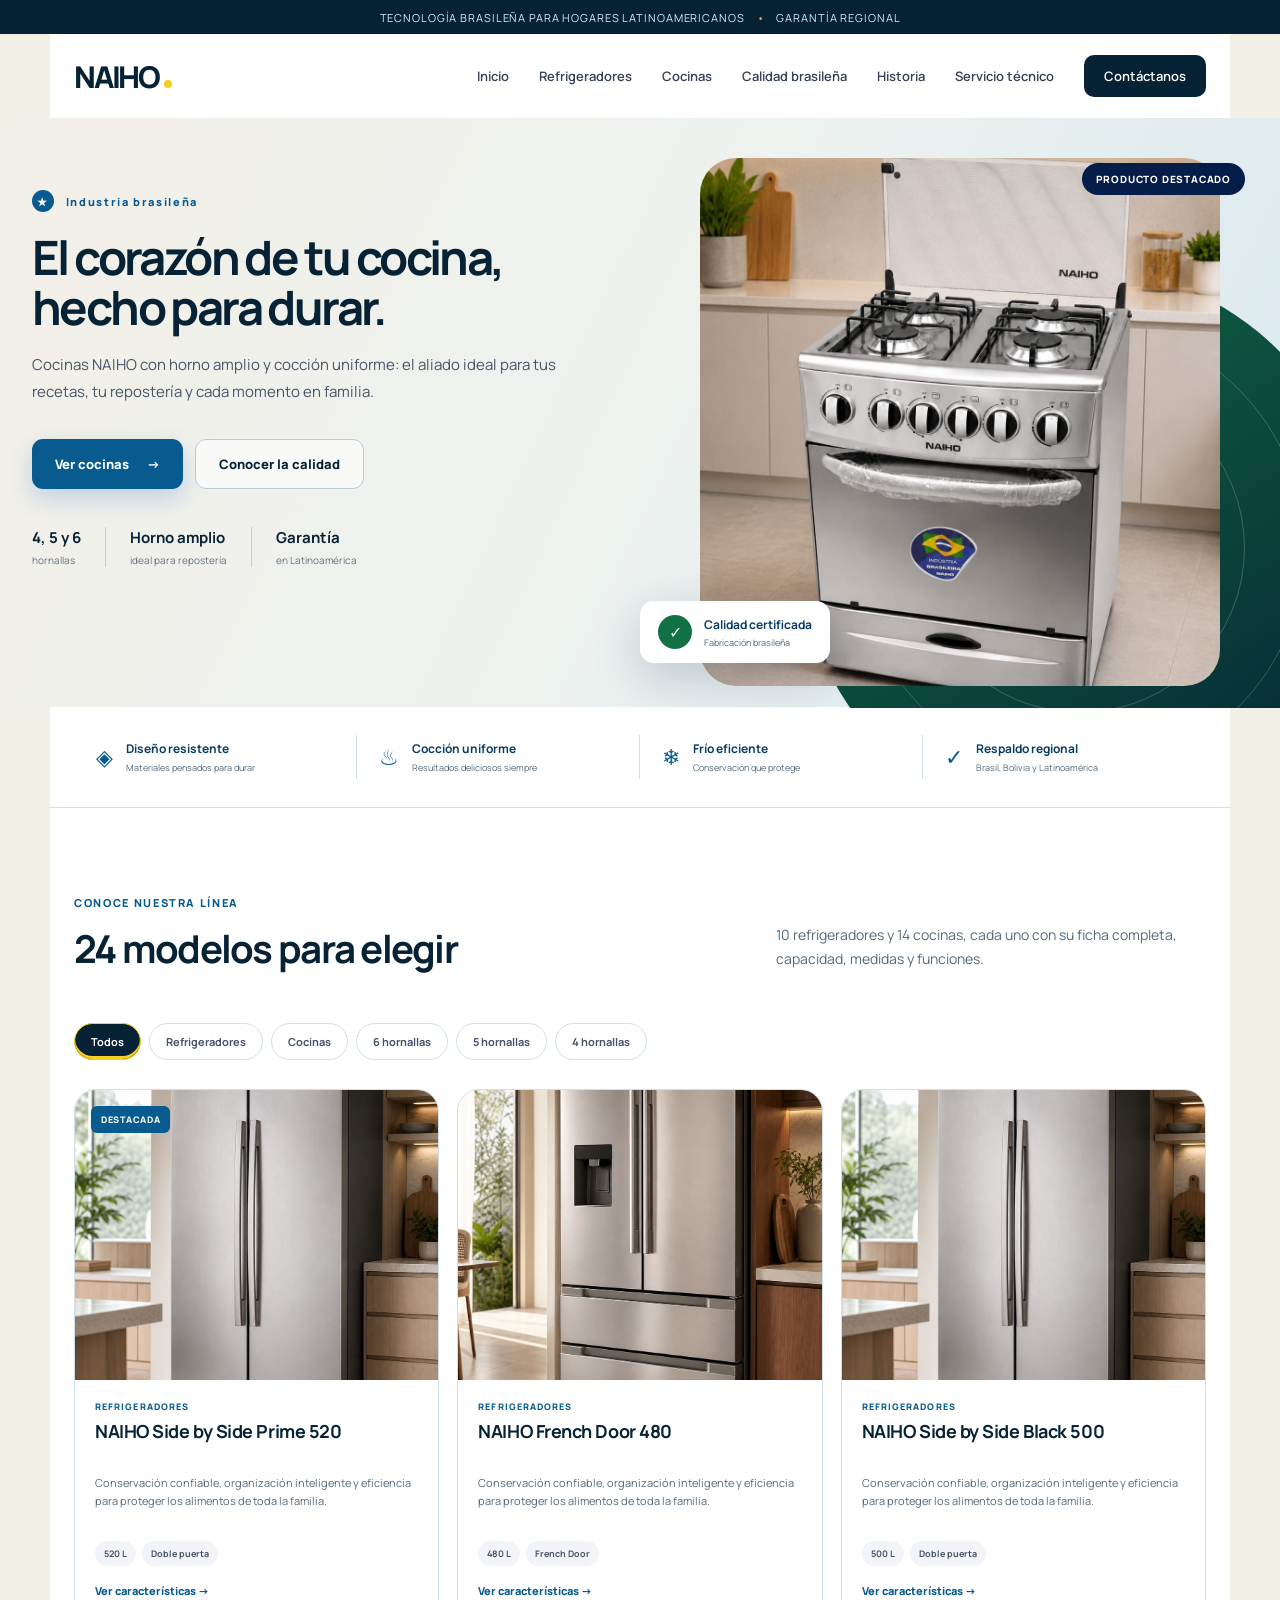
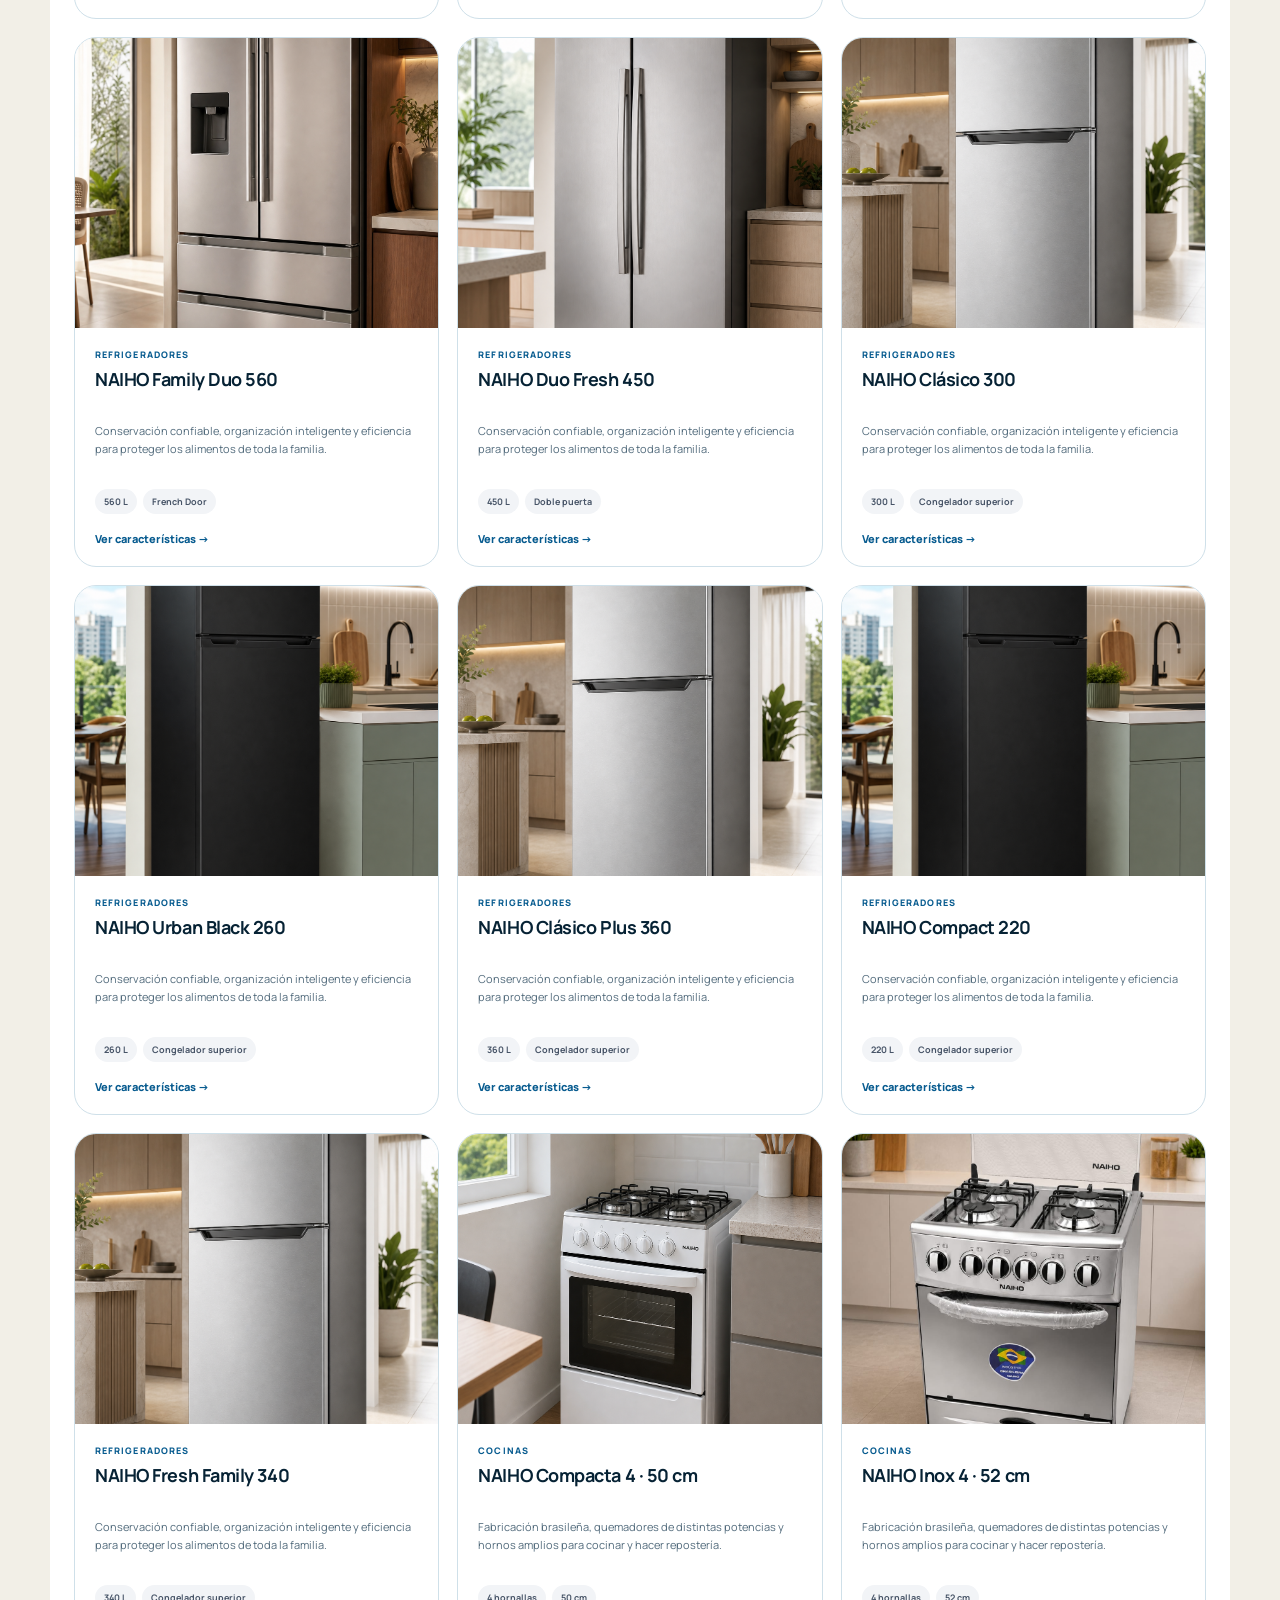
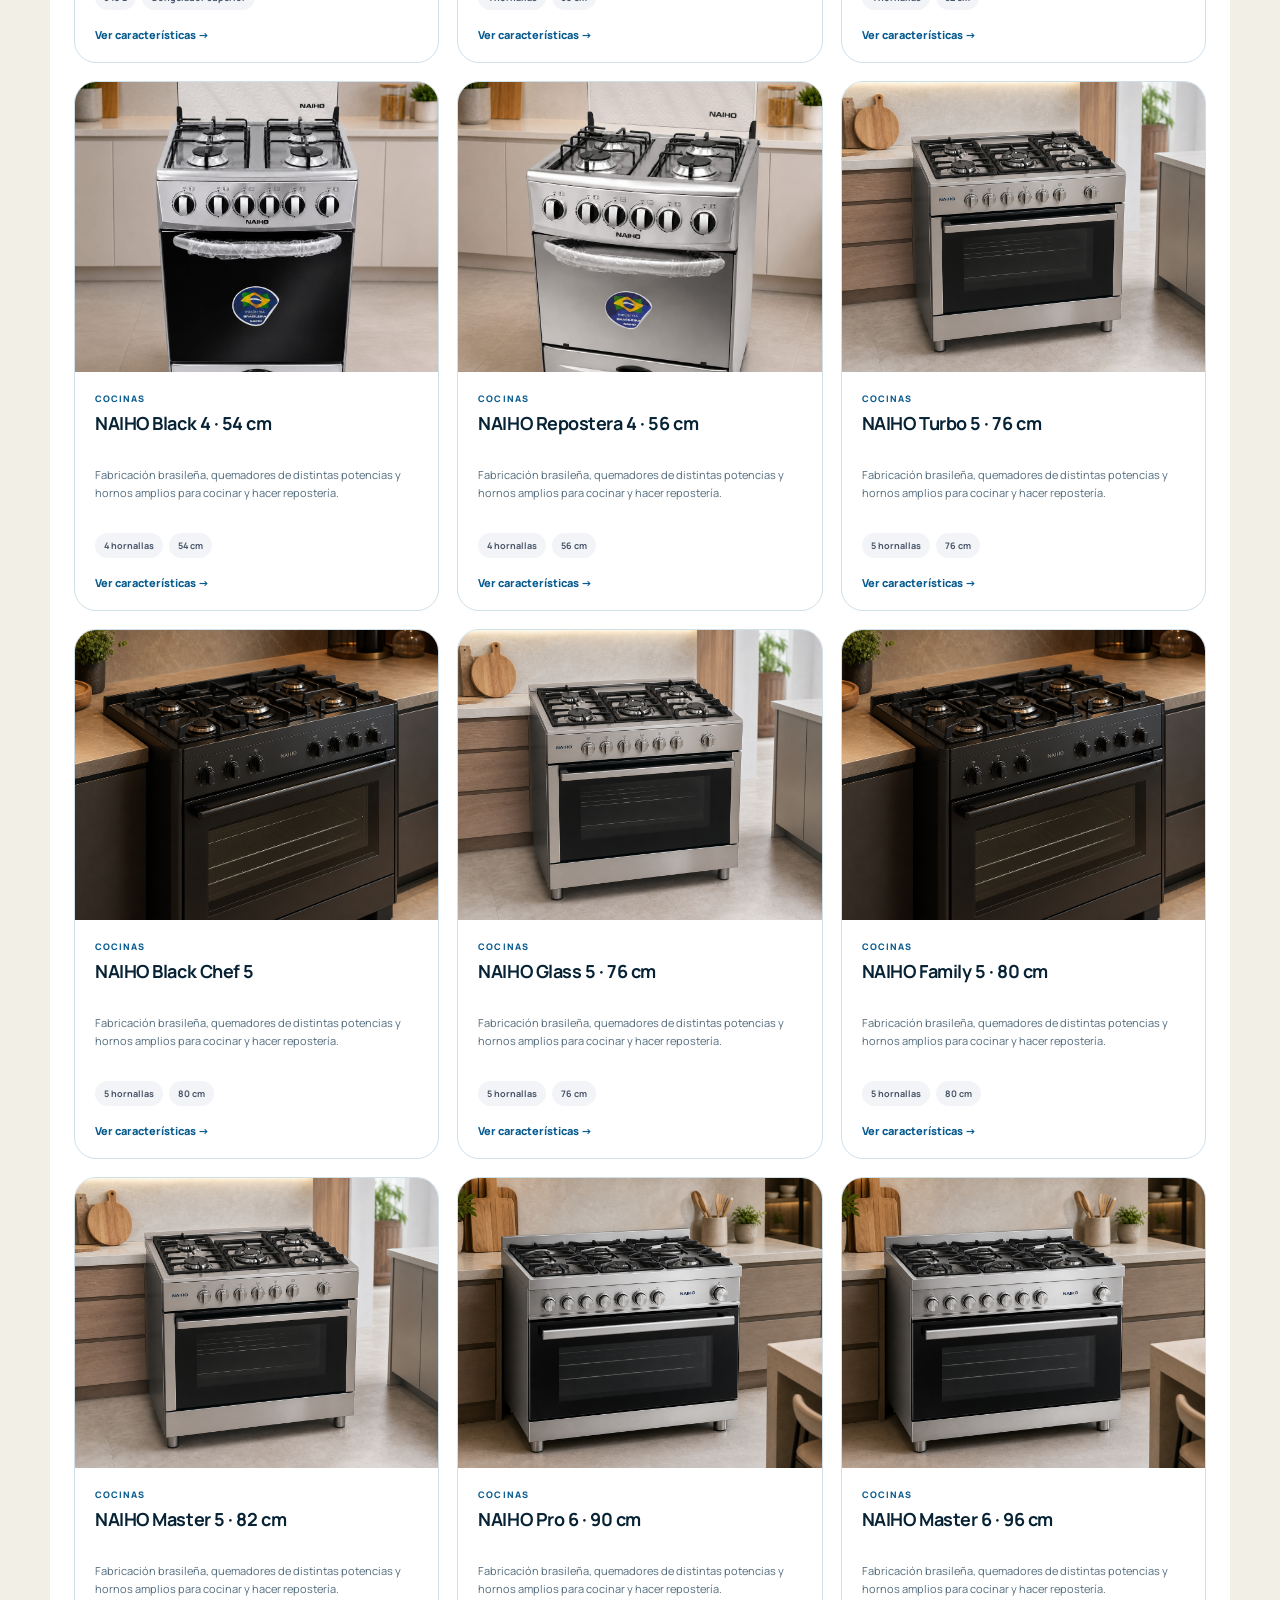
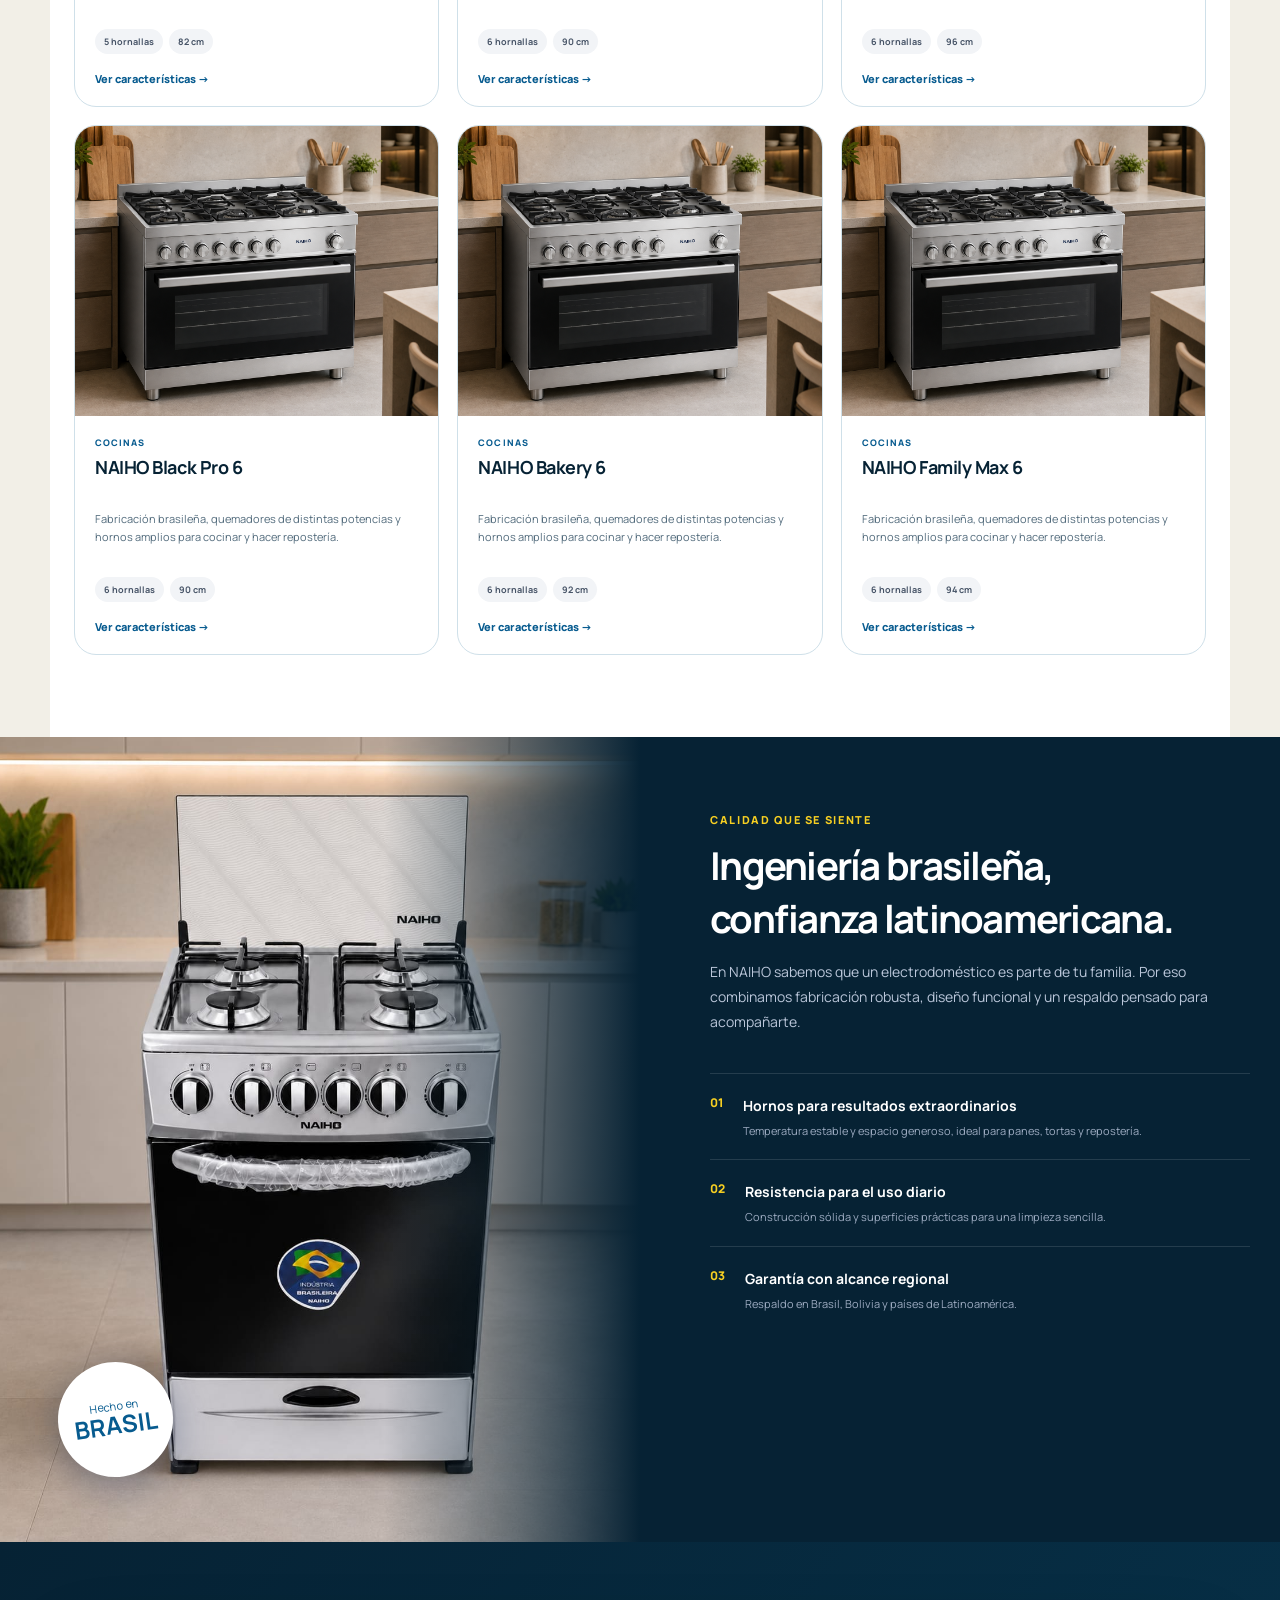
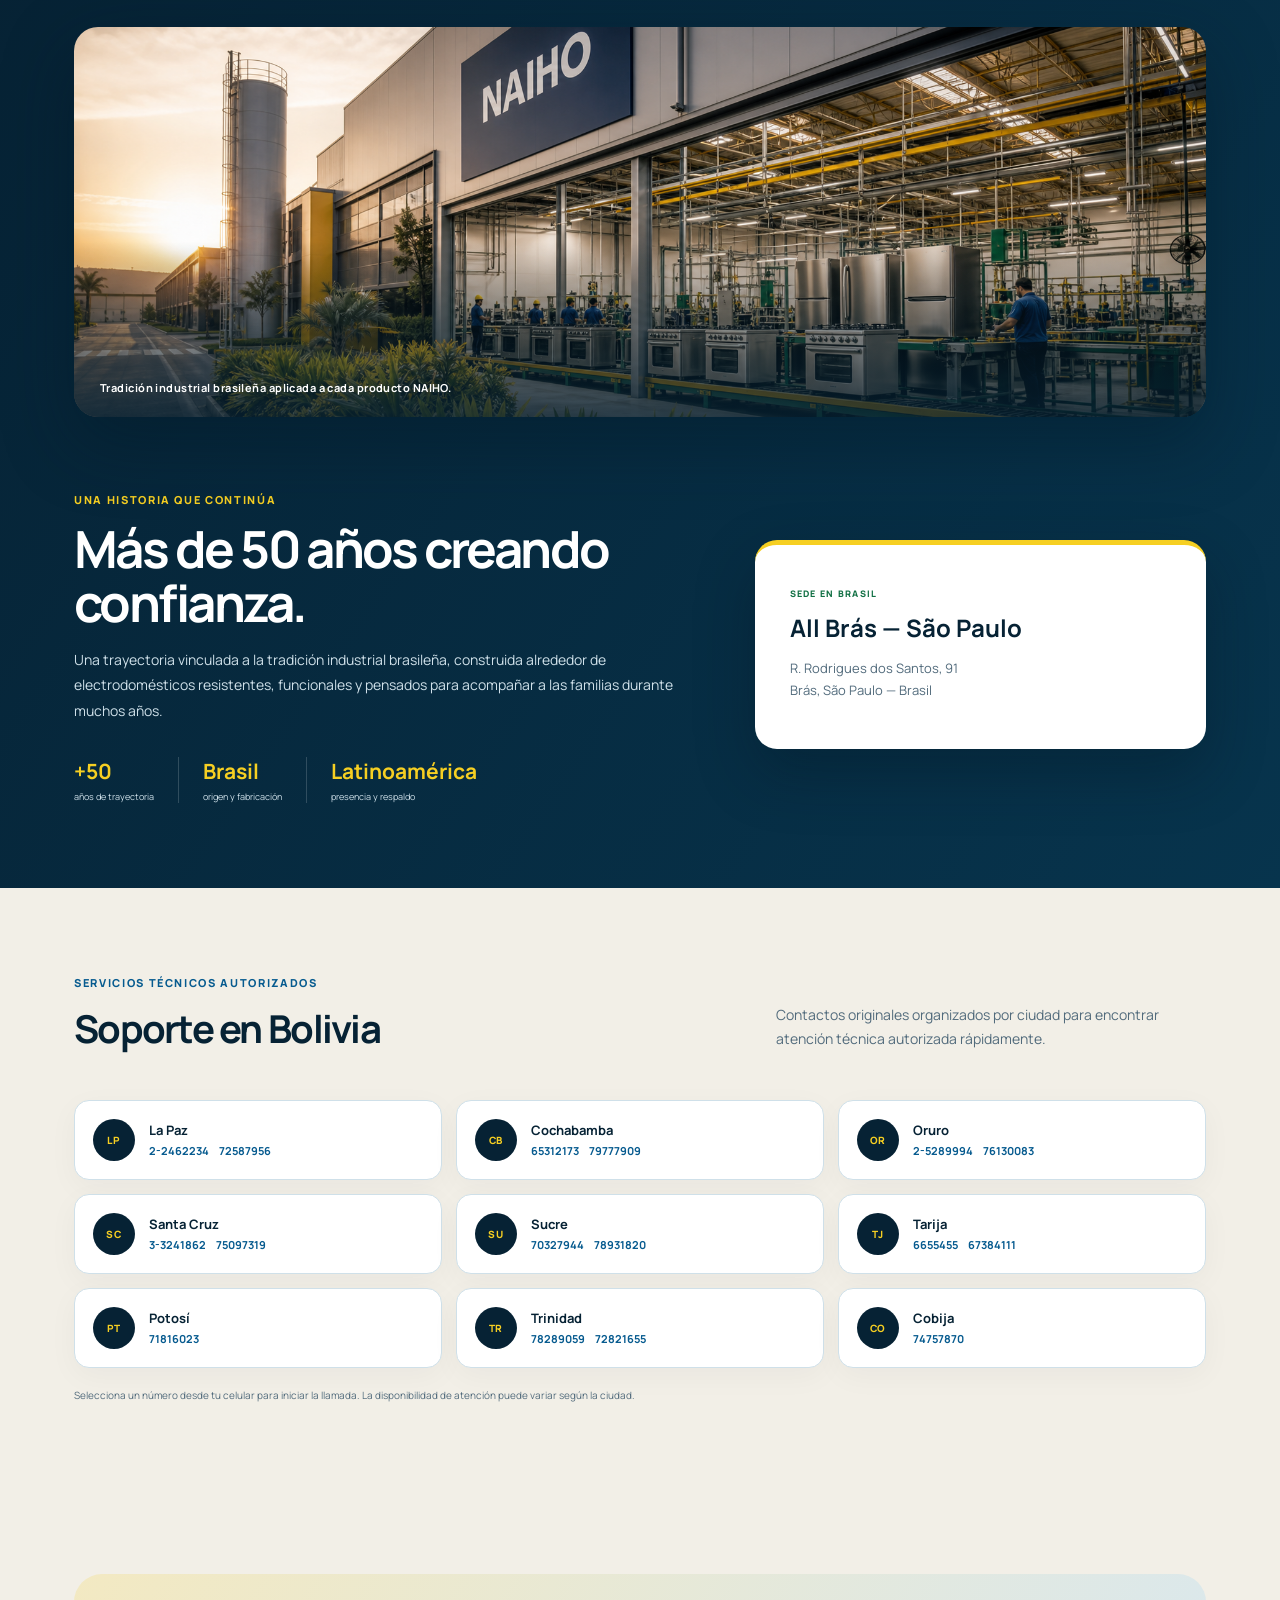
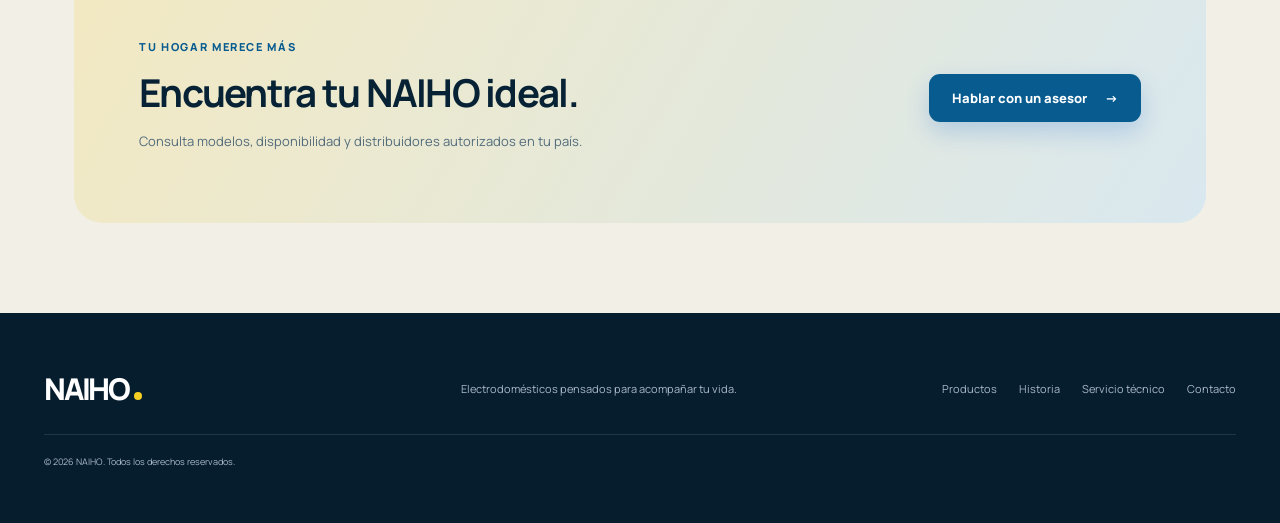
==== commit e063df59: "Actualiza la carga del catálogo en la portada" ====
--- a/index.html
+++ b/index.html
@@ -143,8 +143,8 @@
     <section class="cta" id="contacto"><div><span class="kicker">TU HOGAR MERECE MÁS</span><h2>Encuentra tu NAIHO ideal.</h2><p>Consulta modelos, disponibilidad y distribuidores autorizados en tu país.</p></div><a class="button primary" href="https://wa.me/591" target="_blank" rel="noopener">Hablar con un asesor <span>→</span></a></section>
   </main>
   <footer><a class="logo light-logo" href="#inicio">NAIHO<span></span></a><p>Electrodomésticos pensados para acompañar tu vida.</p><div><a href="#productos">Productos</a><a href="#historia">Historia</a><a href="#servicio">Servicio técnico</a><a href="#contacto">Contacto</a></div><small>© 2026 NAIHO. Todos los derechos reservados.</small></footer>
-  <script src="pages-v2.js"></script>
-  <script src="home-catalog.js"></script>
+  <script src="pages-v2.js?v=3"></script>
+  <script src="home-catalog.js?v=3"></script>
   <script src="script.js"></script>
 </body>
 </html>
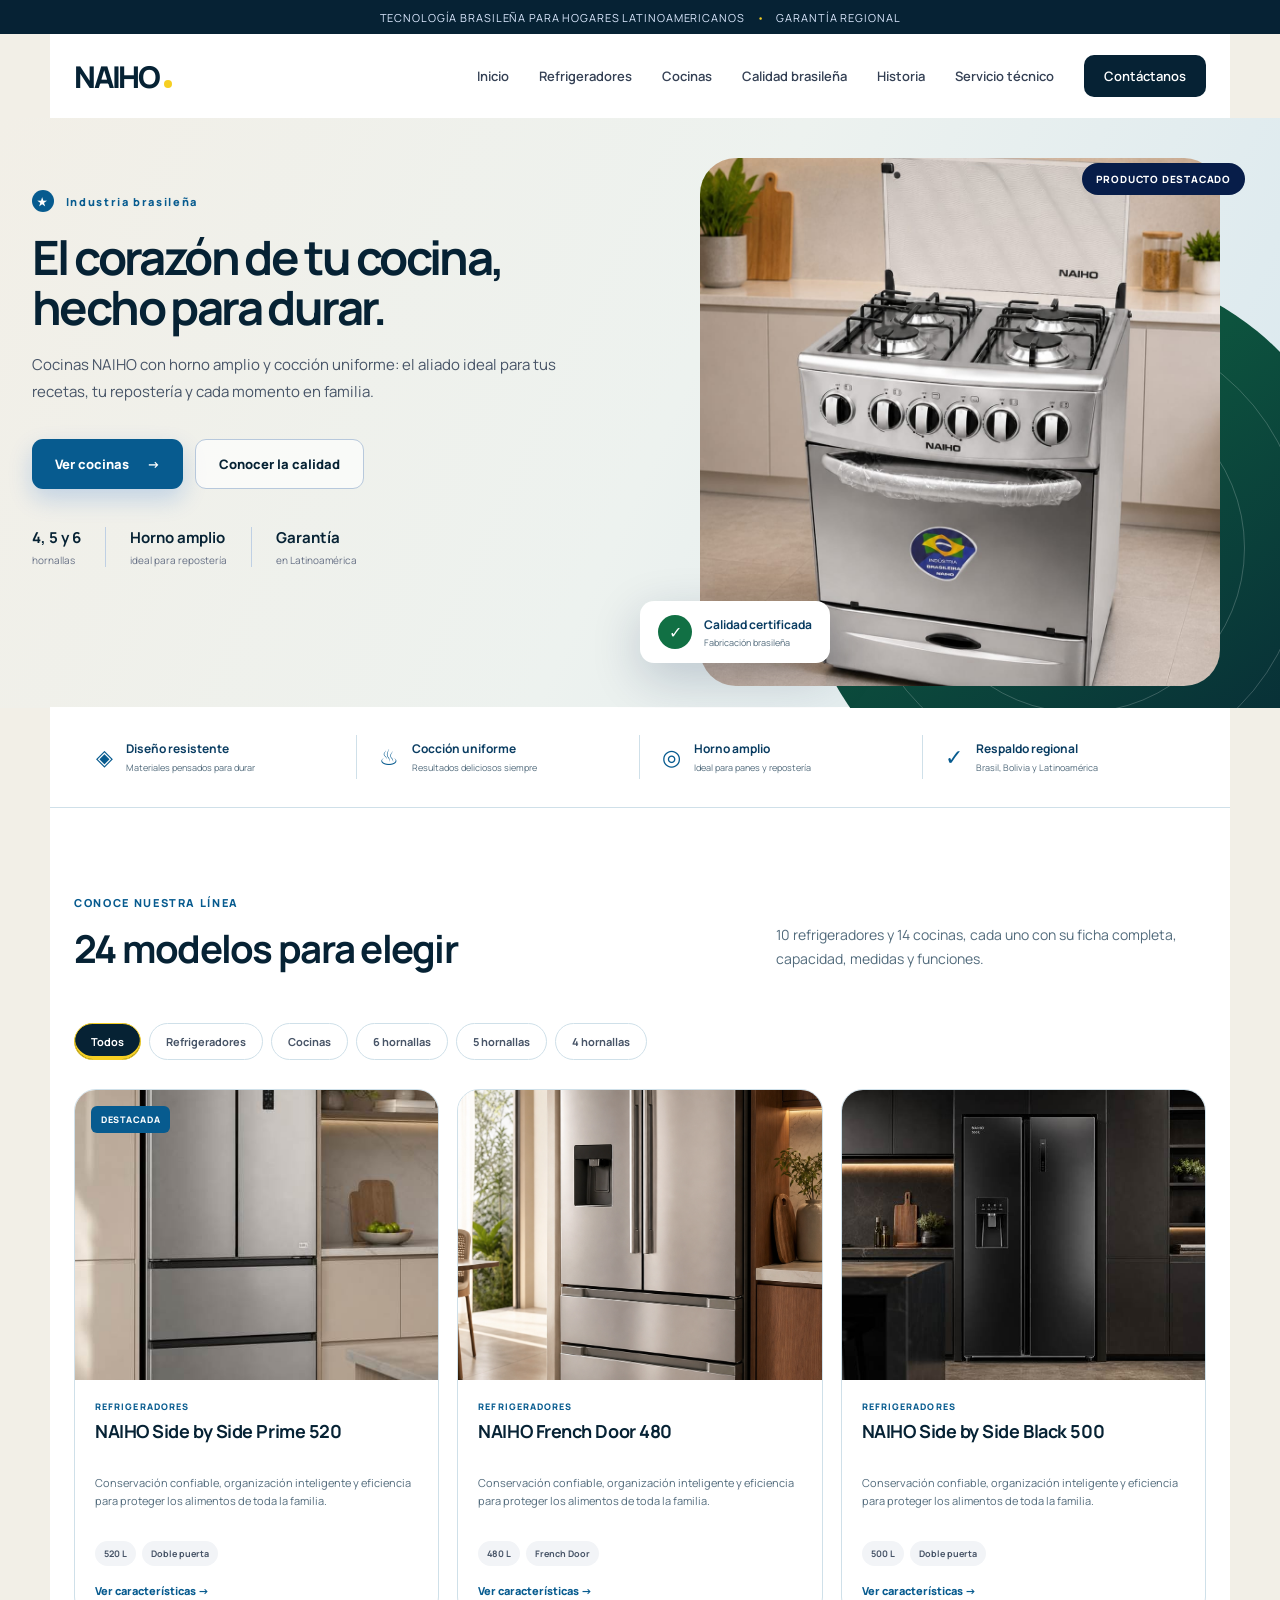
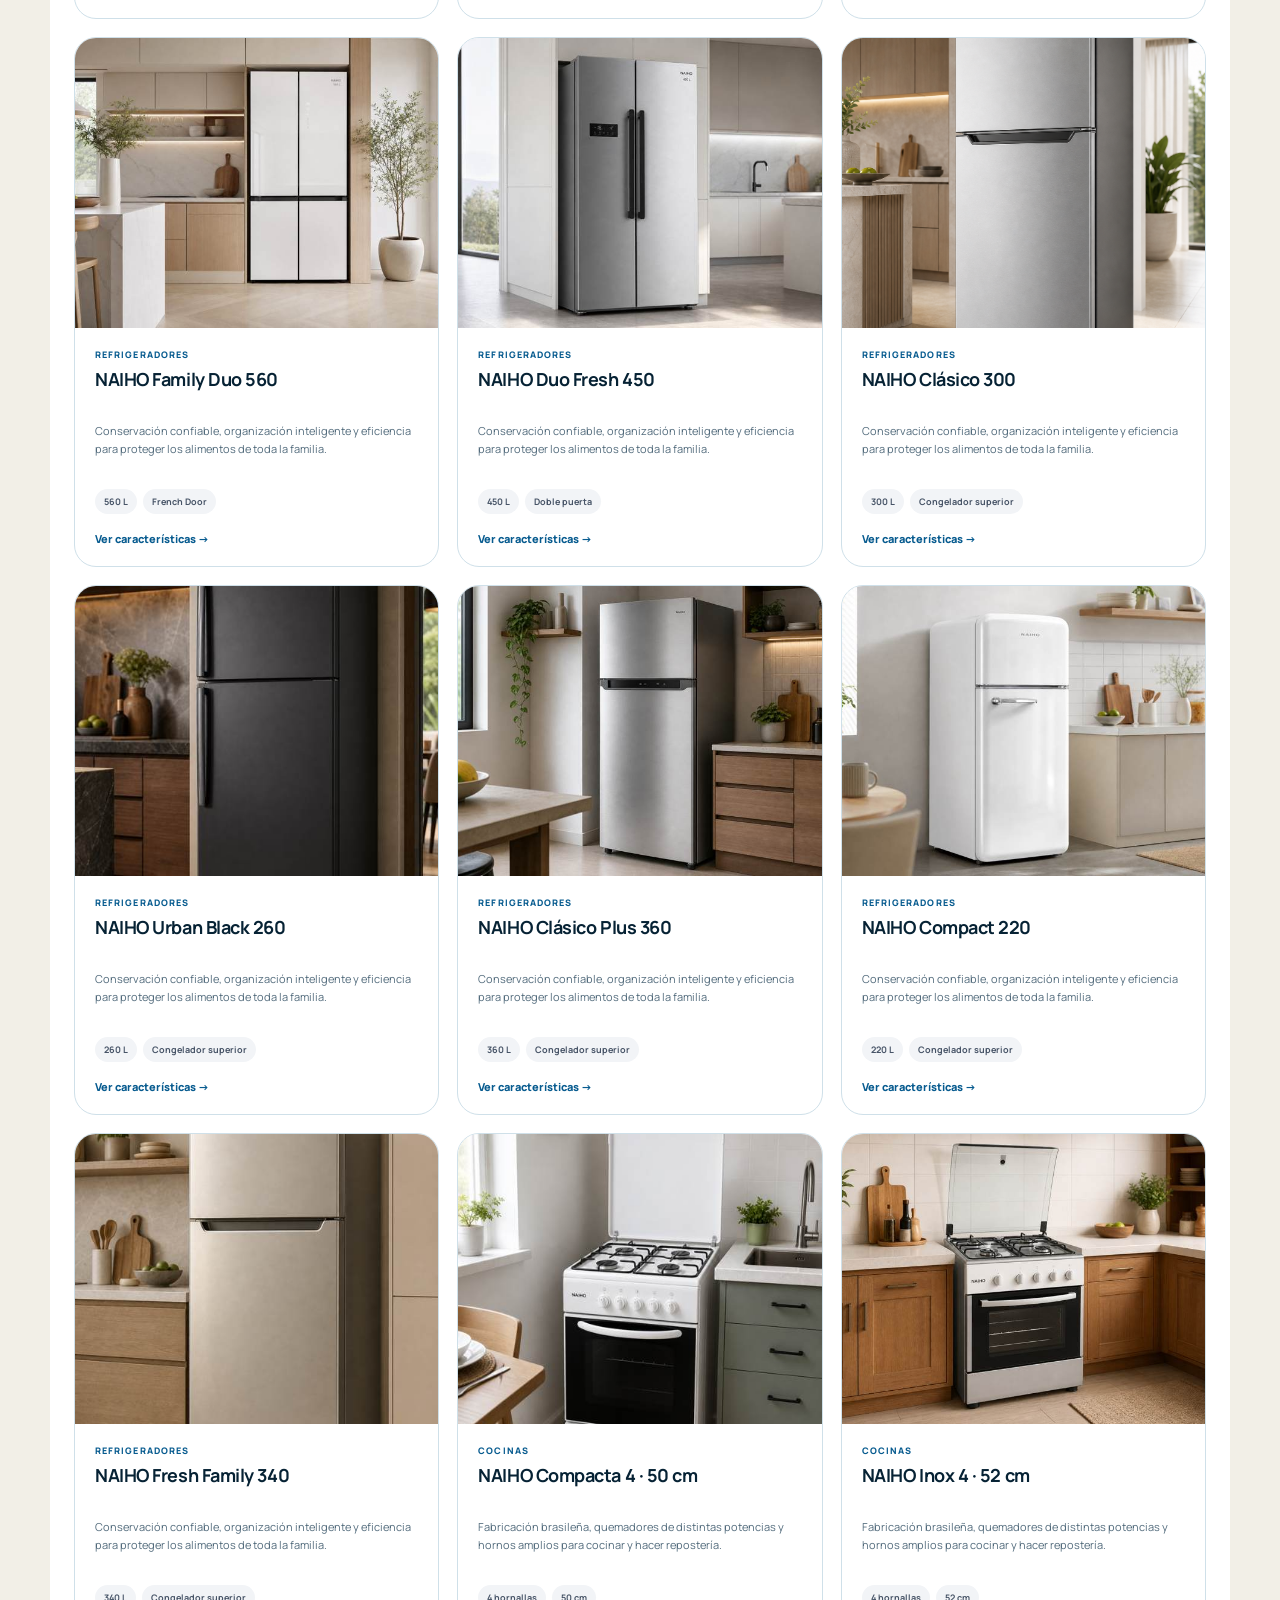
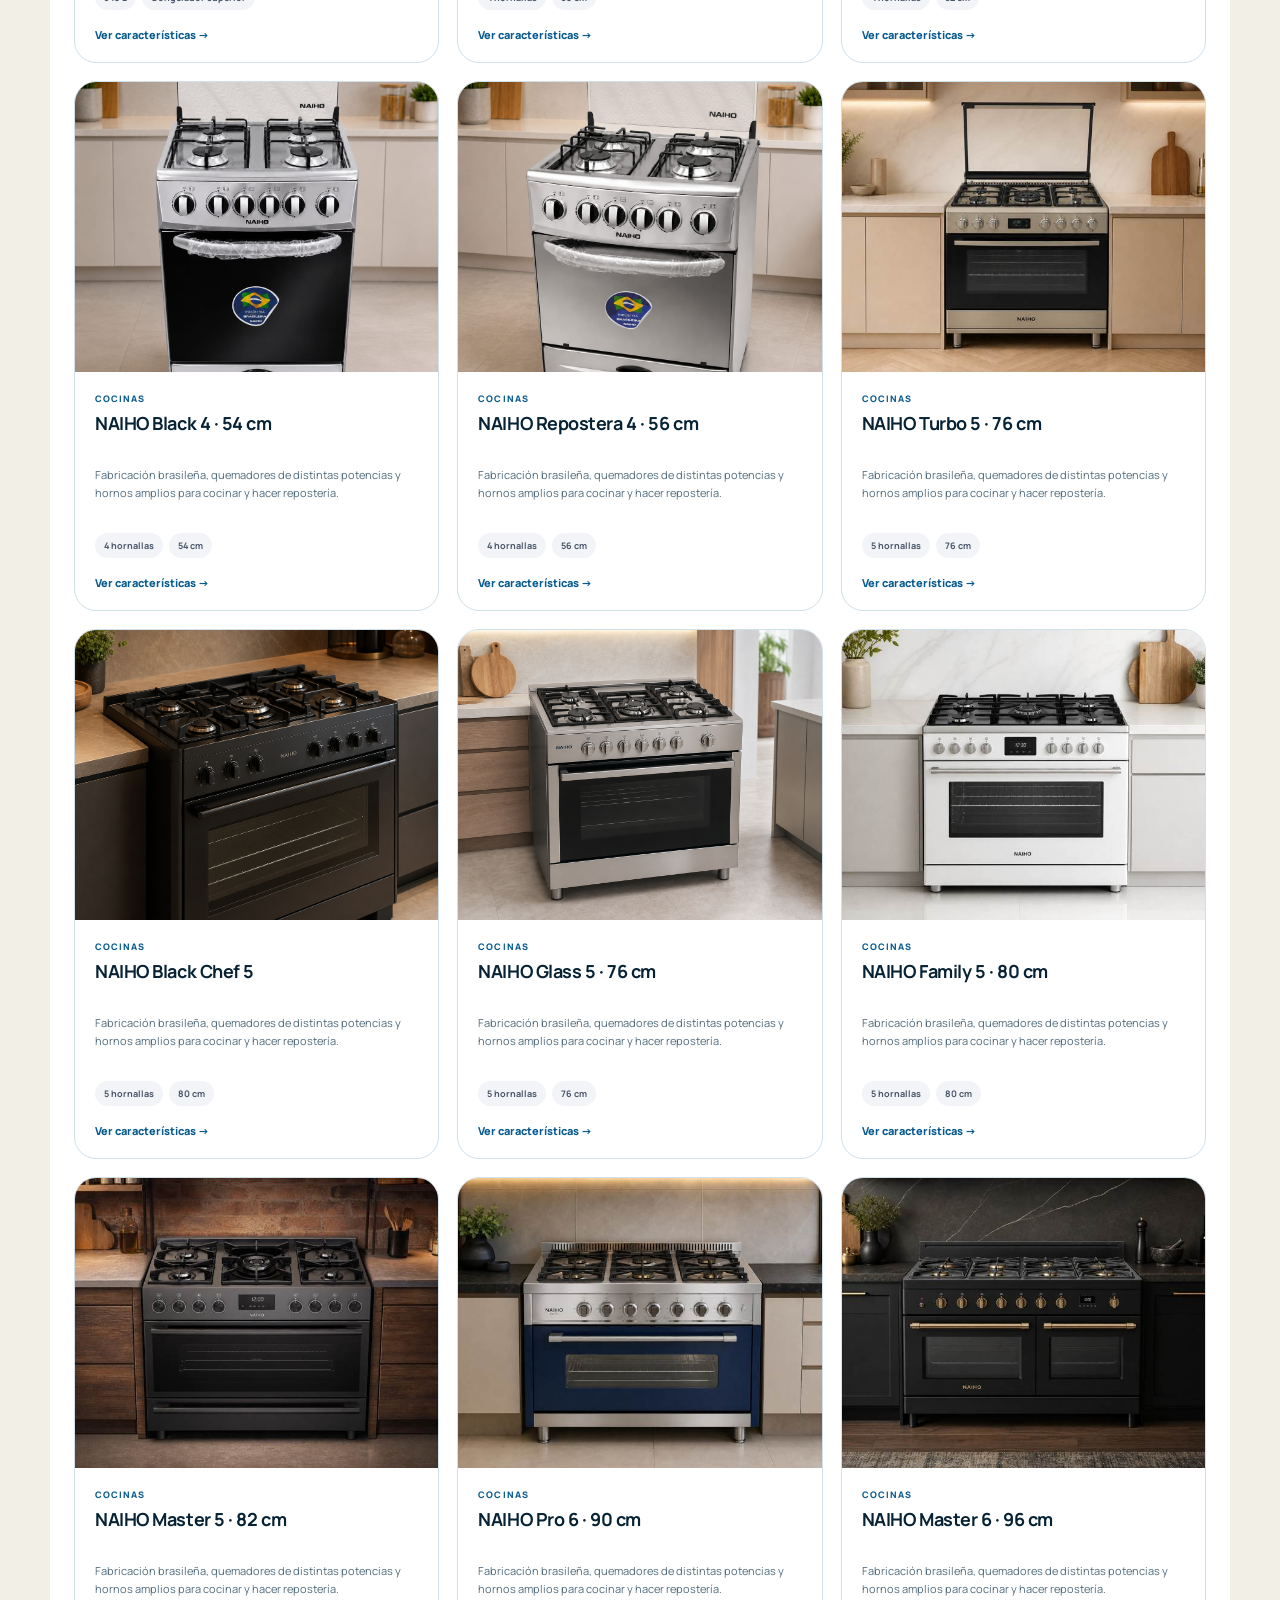
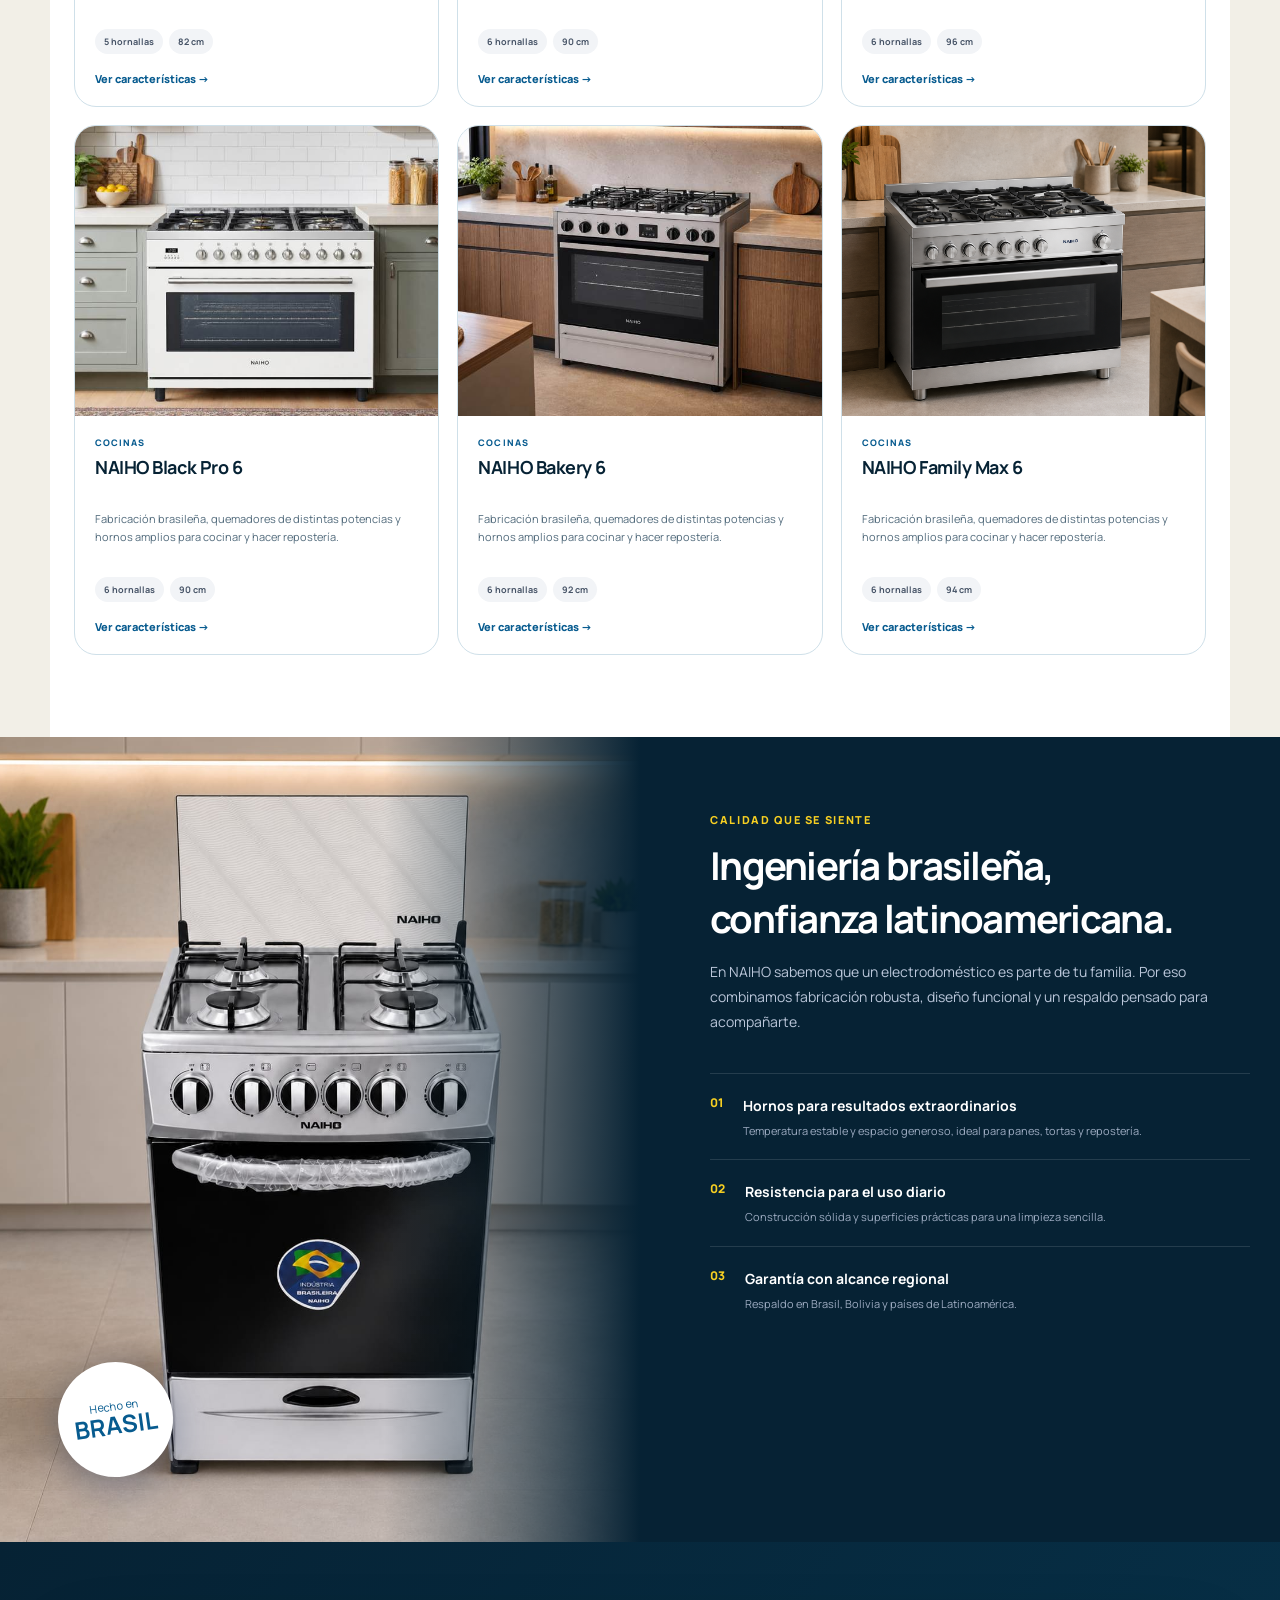
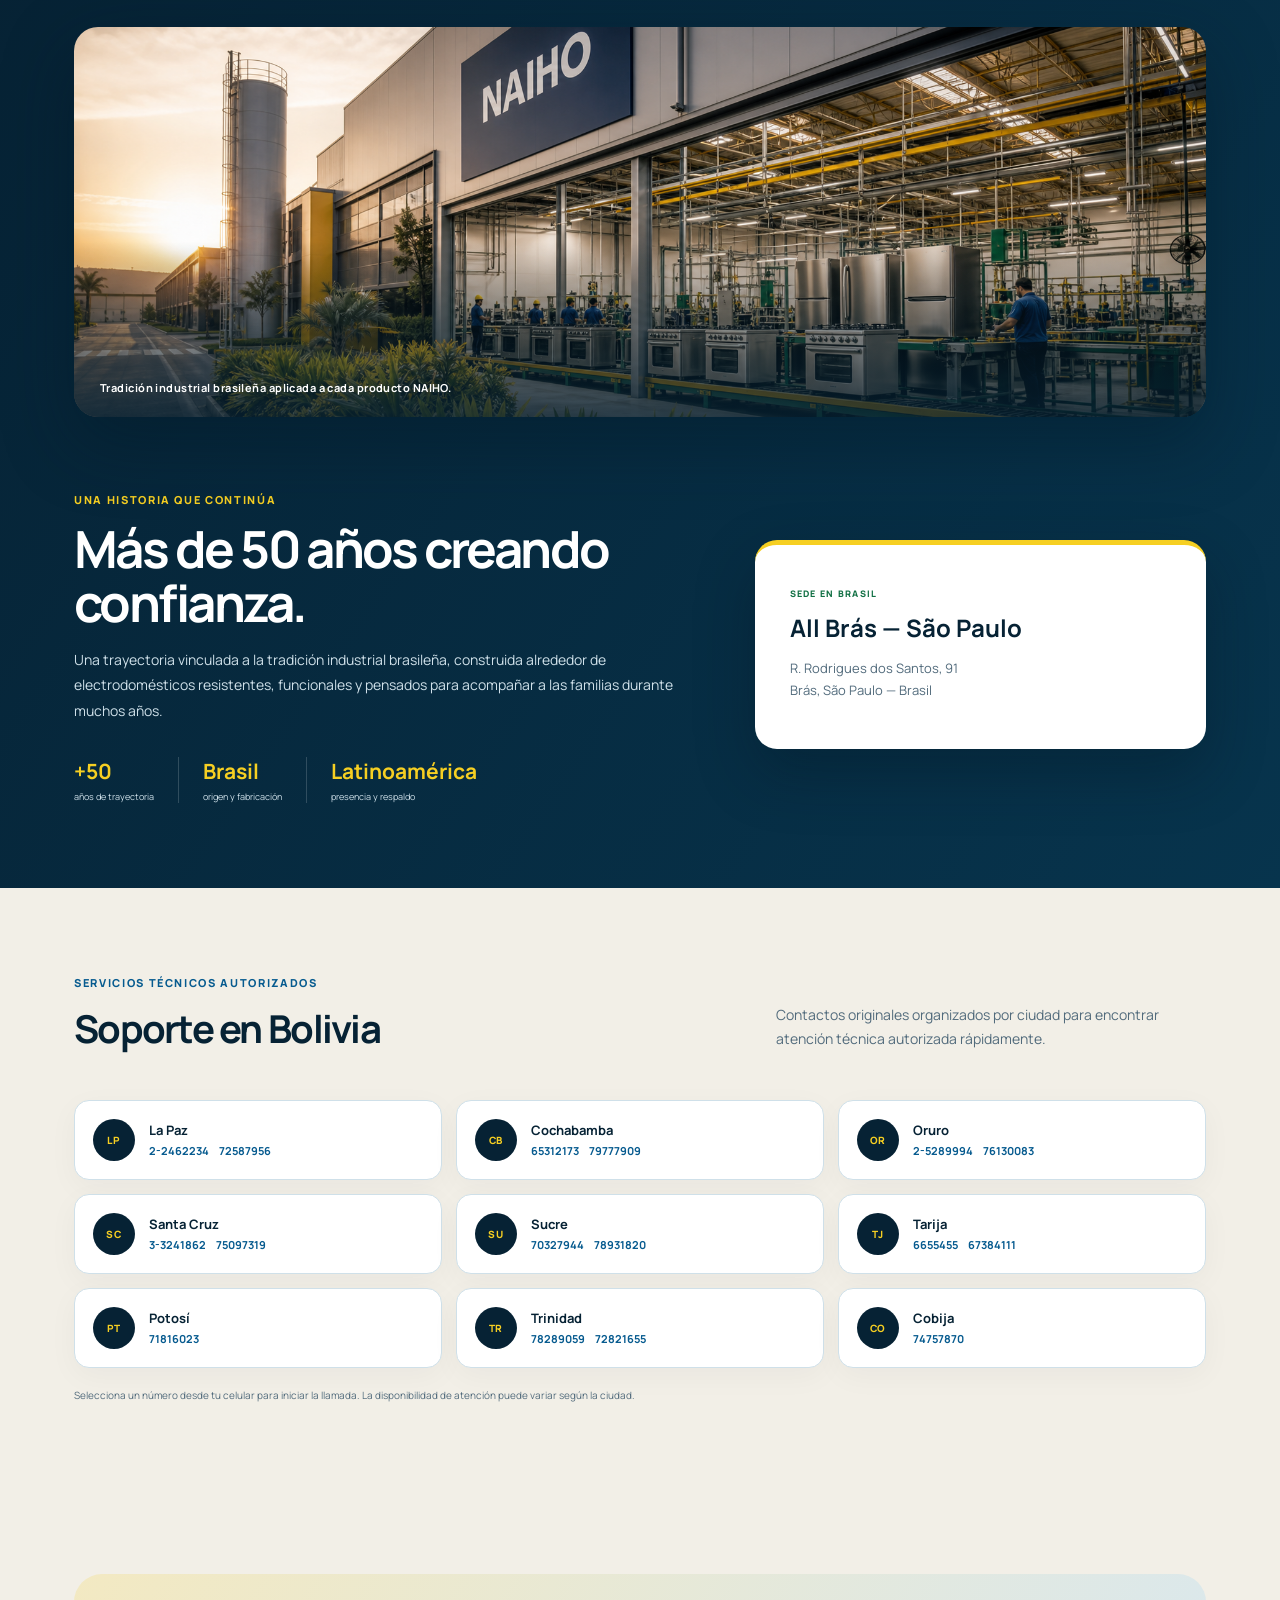
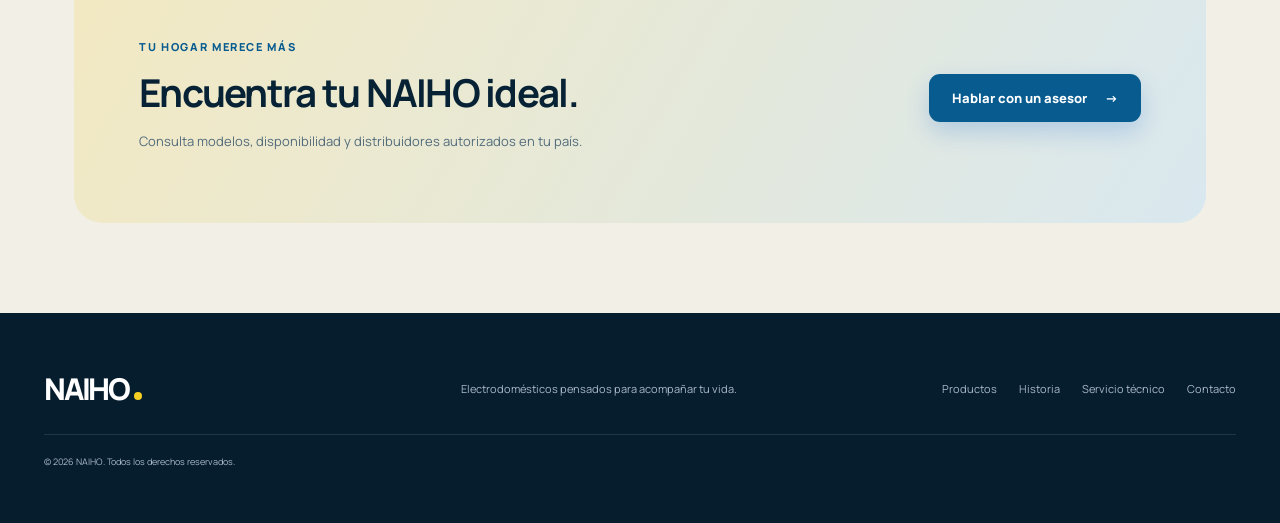
==== commit a9350427: "Corrige beneficios destacados por tipo de producto" ====
--- a/index.html
+++ b/index.html
@@ -54,7 +54,7 @@
     <section class="trust-strip" aria-label="Ventajas NAIHO">
       <article><span>◈</span><div><b>Diseño resistente</b><small>Materiales pensados para durar</small></div></article>
       <article><span>♨</span><div><b>Cocción uniforme</b><small>Resultados deliciosos siempre</small></div></article>
-      <article><span>❄</span><div><b>Frío eficiente</b><small>Conservación que protege</small></div></article>
+      <article><span>◎</span><div><b>Horno amplio</b><small>Ideal para panes y repostería</small></div></article>
       <article><span>✓</span><div><b>Respaldo regional</b><small>Brasil, Bolivia y Latinoamérica</small></div></article>
     </section>
 
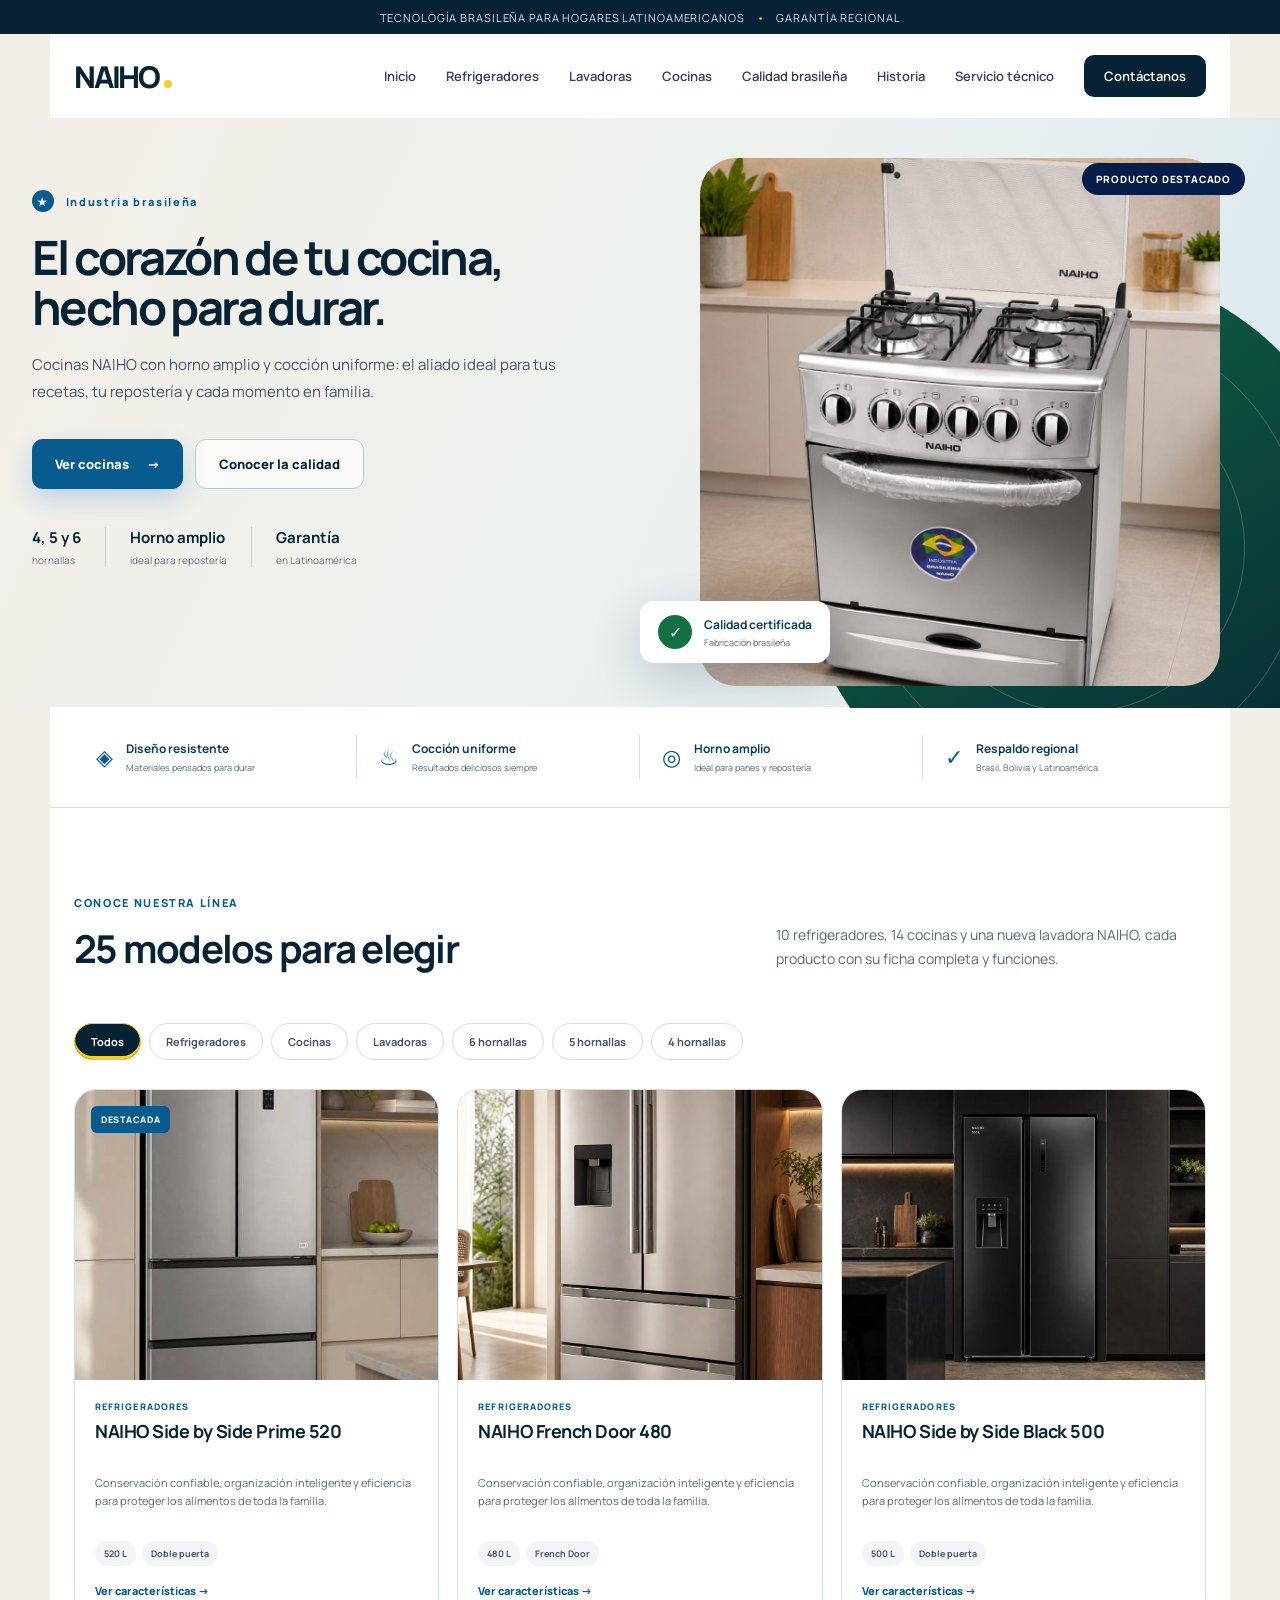
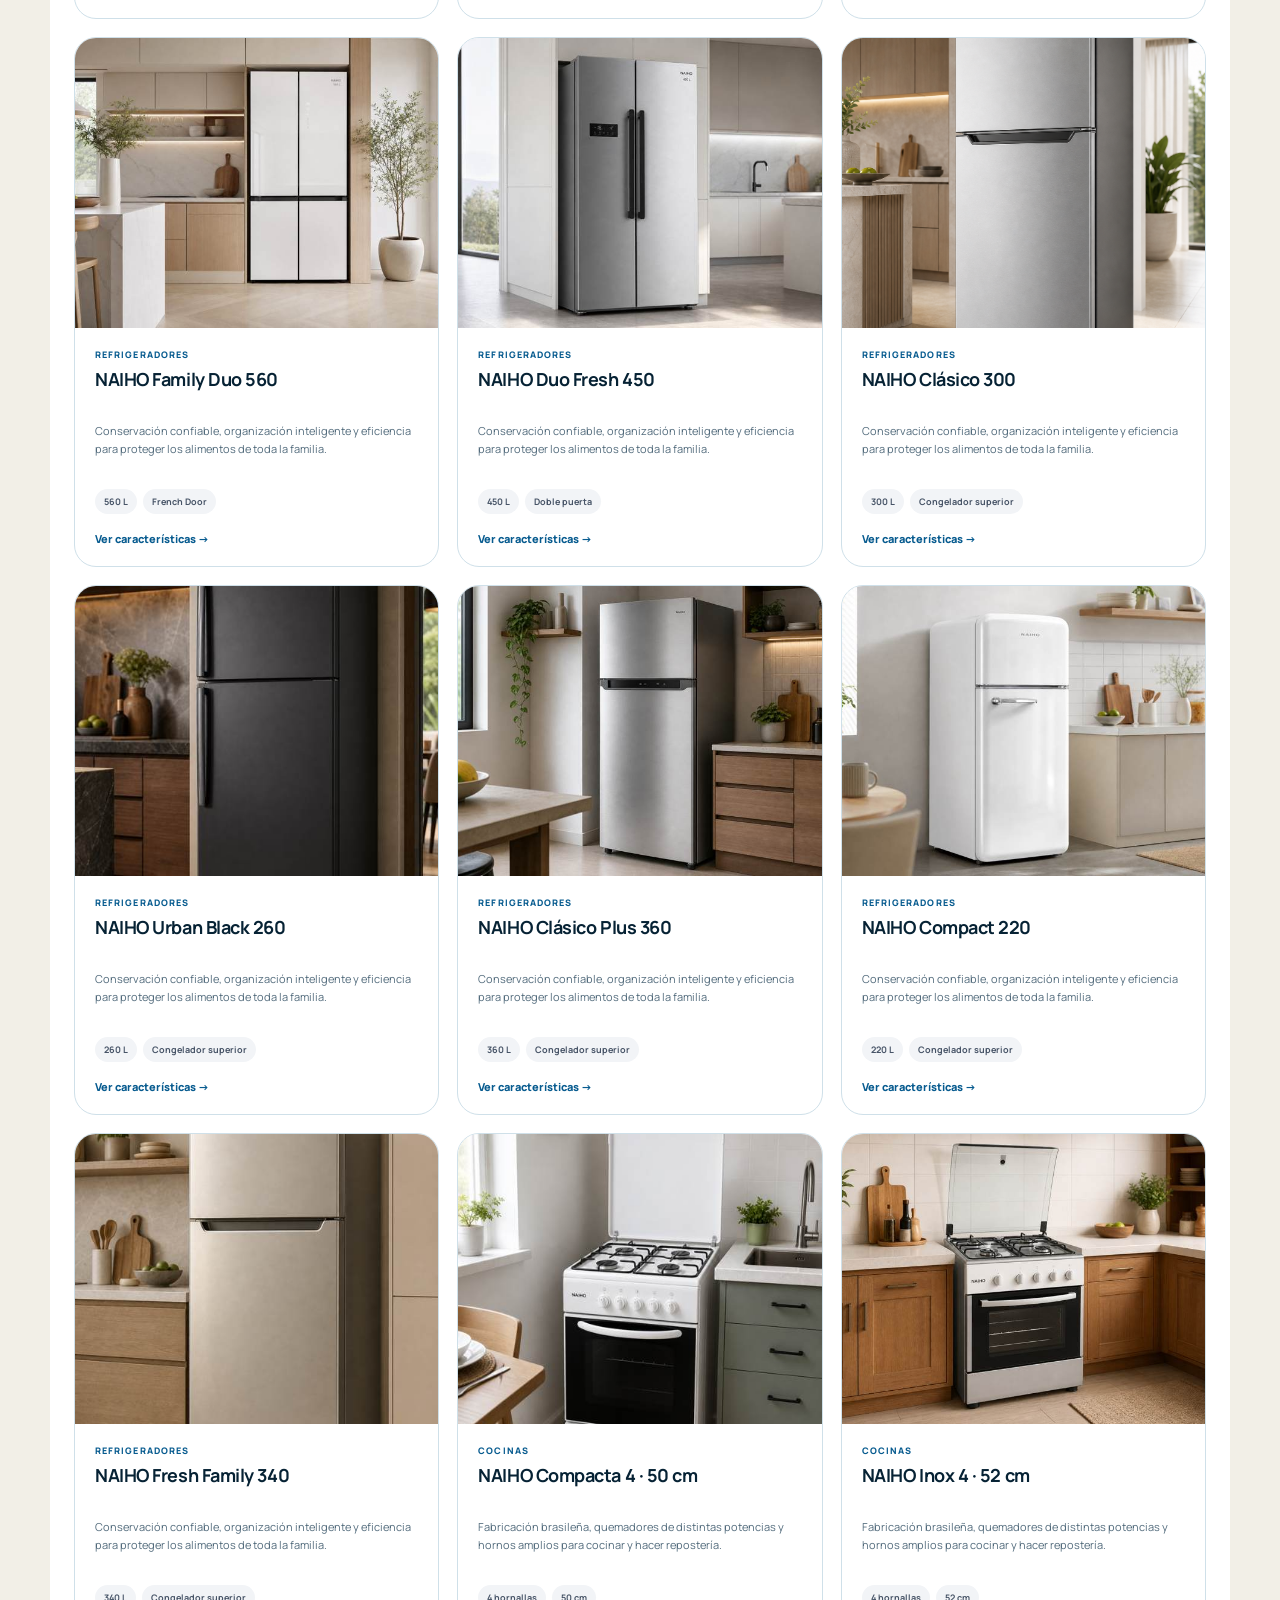
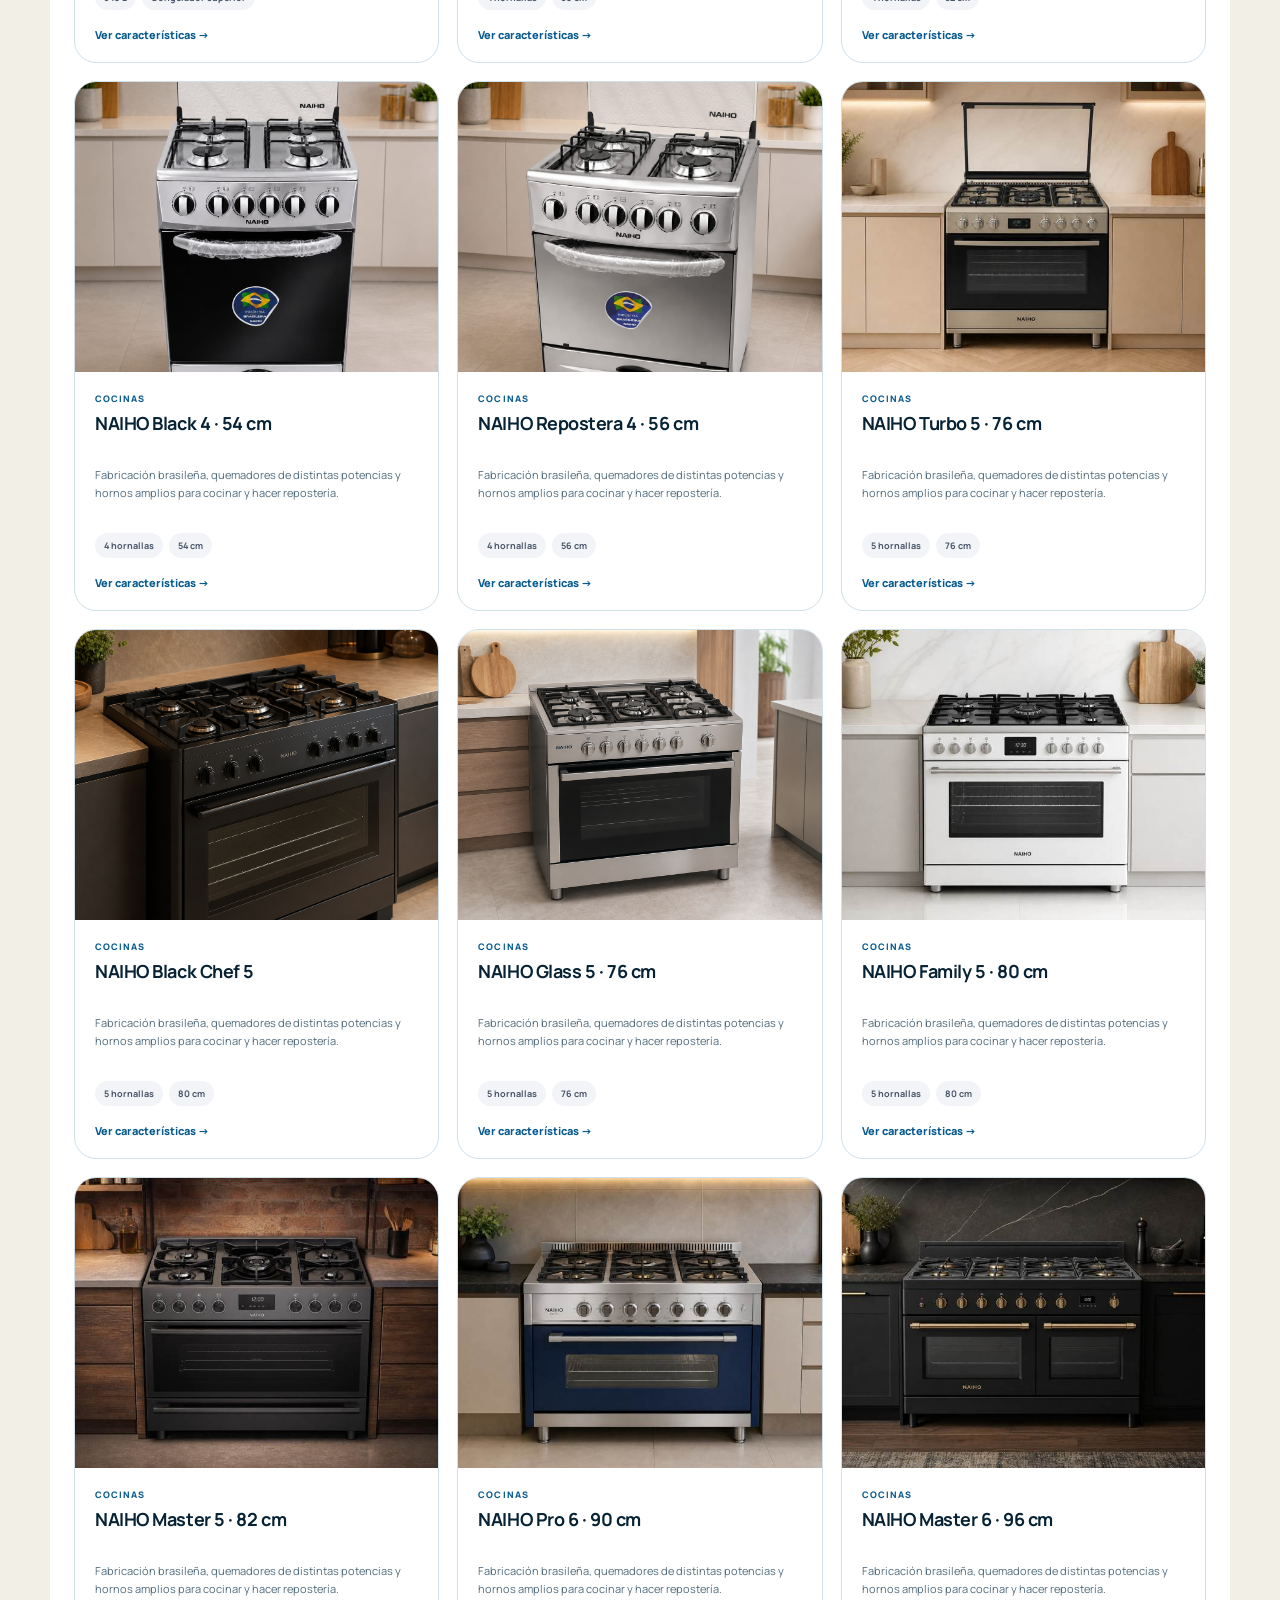
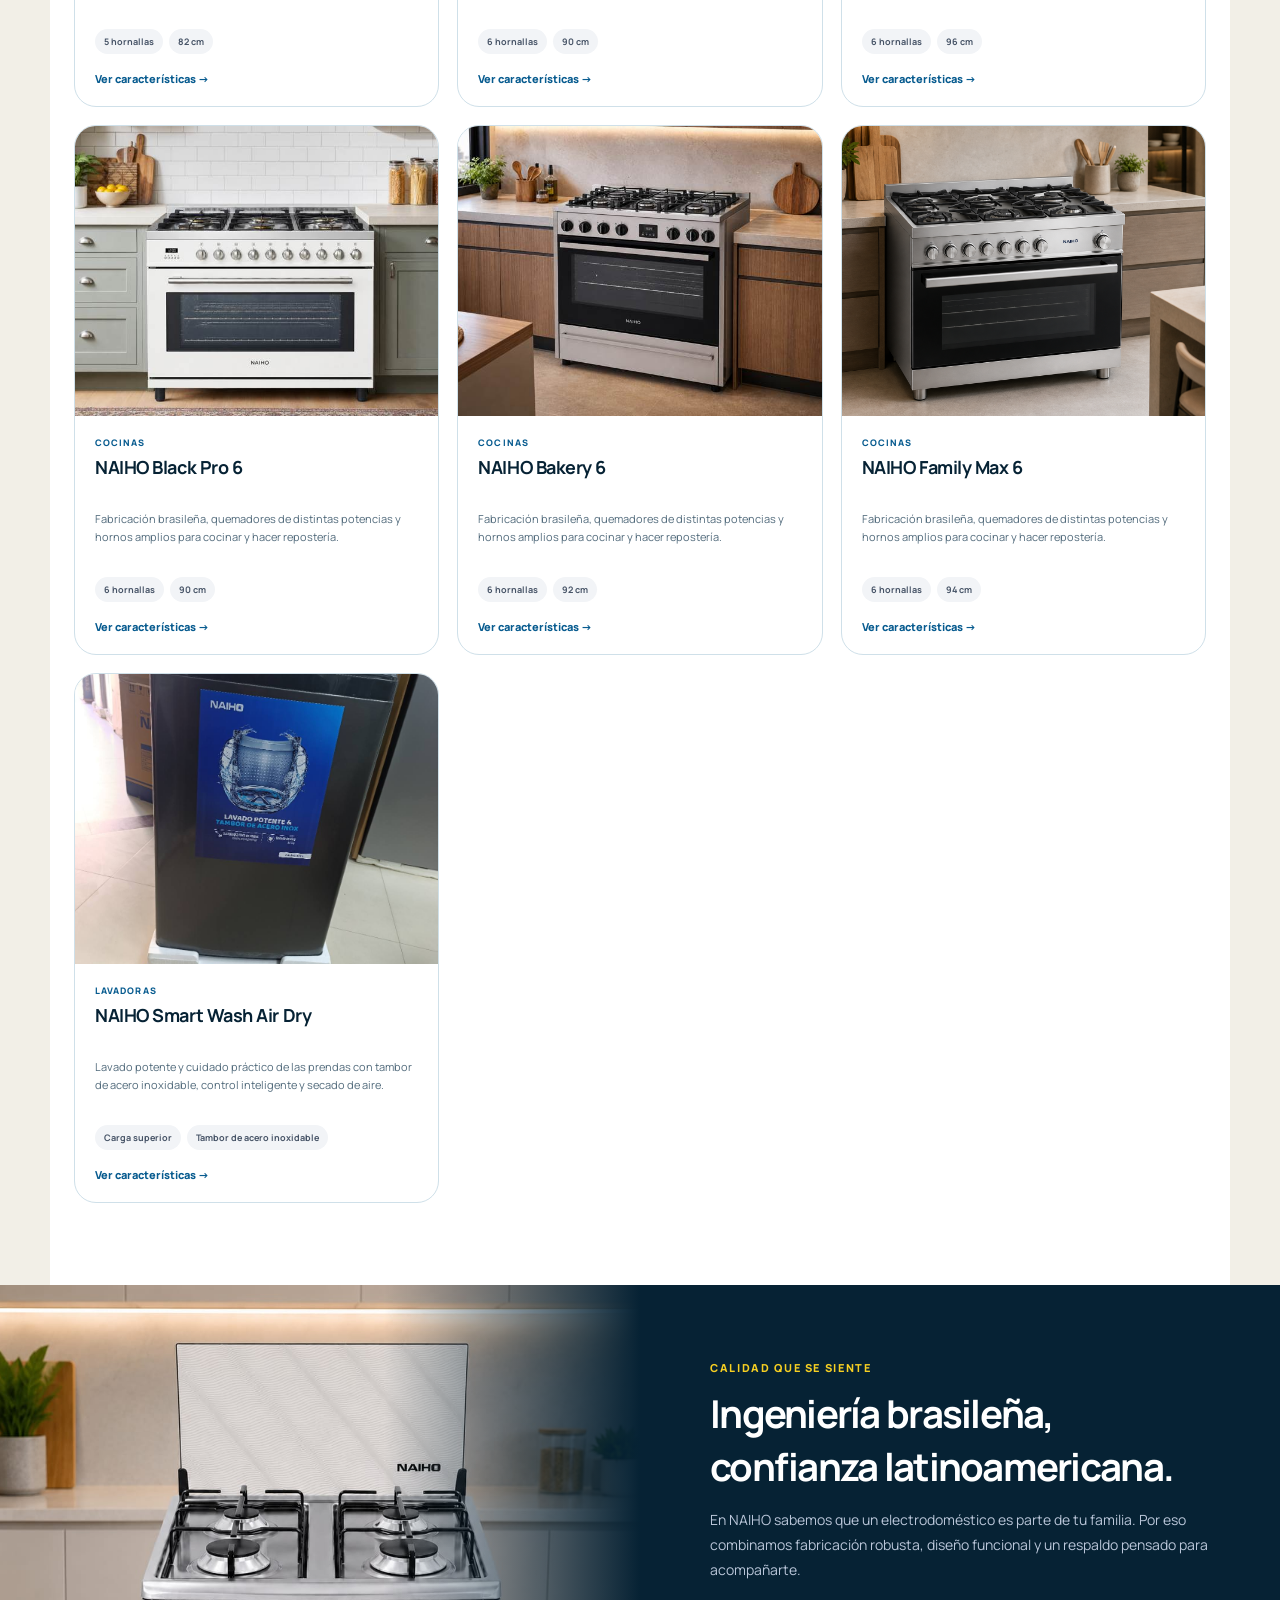
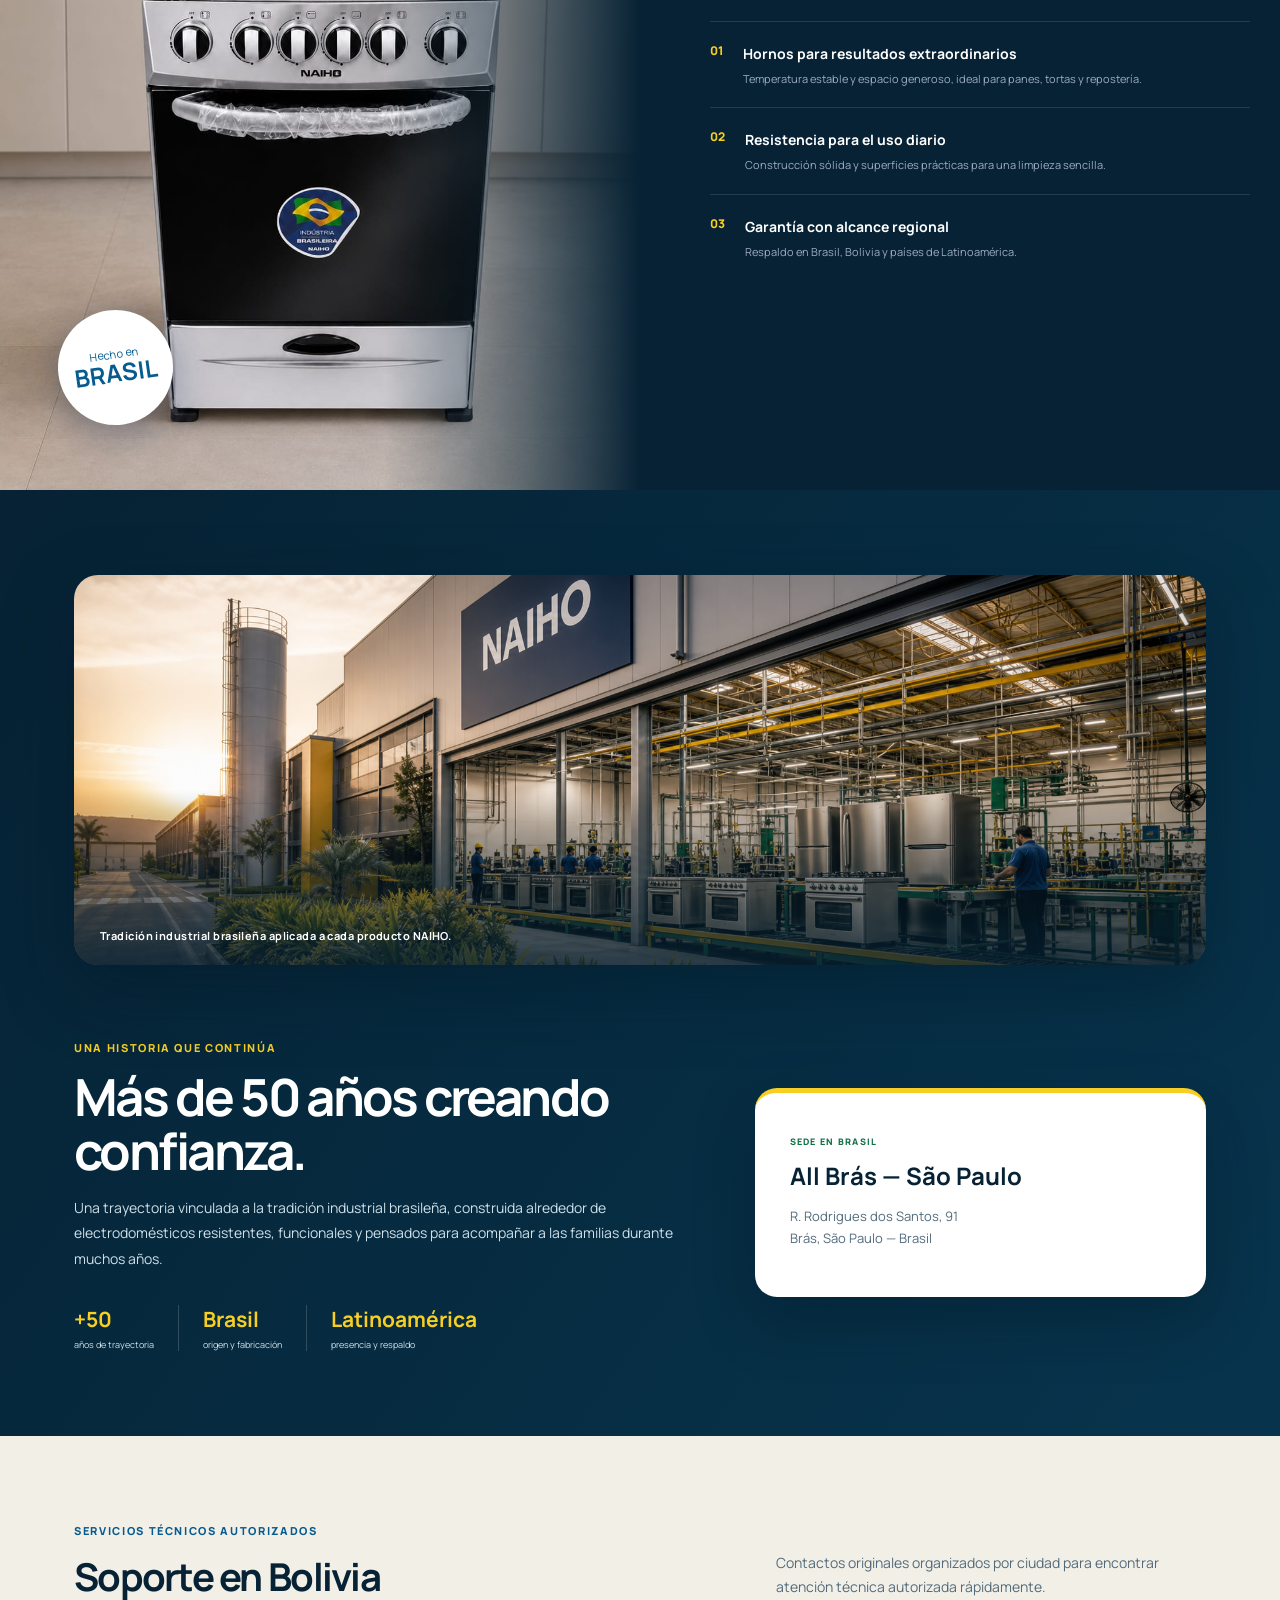
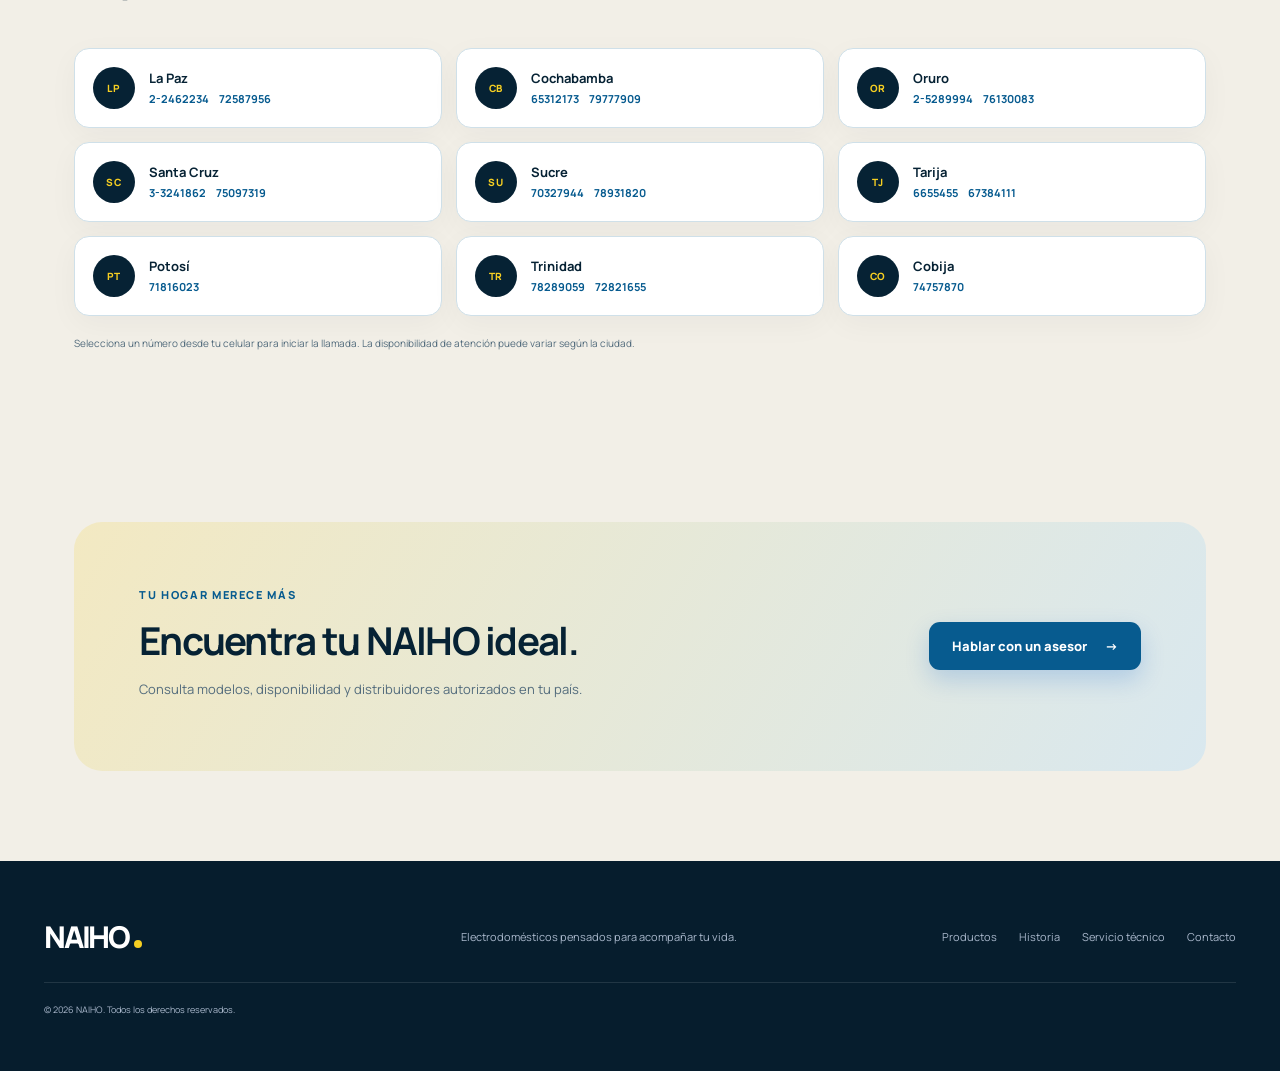
==== commit a8278528: "Añadir lavadora NAIHO al catálogo" ====
--- a/index.html
+++ b/index.html
@@ -19,6 +19,7 @@
     <nav class="nav" aria-label="Navegación principal">
       <a href="#inicio">Inicio</a>
       <a href="refrigeradores.html">Refrigeradores</a>
+      <a href="lavadoras.html">Lavadoras</a>
       <a href="cocinas.html">Cocinas</a>
       <a href="#calidad">Calidad brasileña</a>
       <a href="#historia">Historia</a>
@@ -67,6 +68,7 @@
         <button class="tab active" data-filter="todos" role="tab" aria-selected="true">Todos</button>
         <button class="tab" data-filter="refrigeradores" role="tab">Refrigeradores</button>
         <button class="tab" data-filter="cocinas" role="tab">Cocinas</button>
+        <button class="tab" data-filter="lavadoras" role="tab">Lavadoras</button>
         <button class="tab" data-filter="6-hornallas" role="tab">6 hornallas</button>
         <button class="tab" data-filter="5-hornallas" role="tab">5 hornallas</button>
         <button class="tab" data-filter="4-hornallas" role="tab">4 hornallas</button>
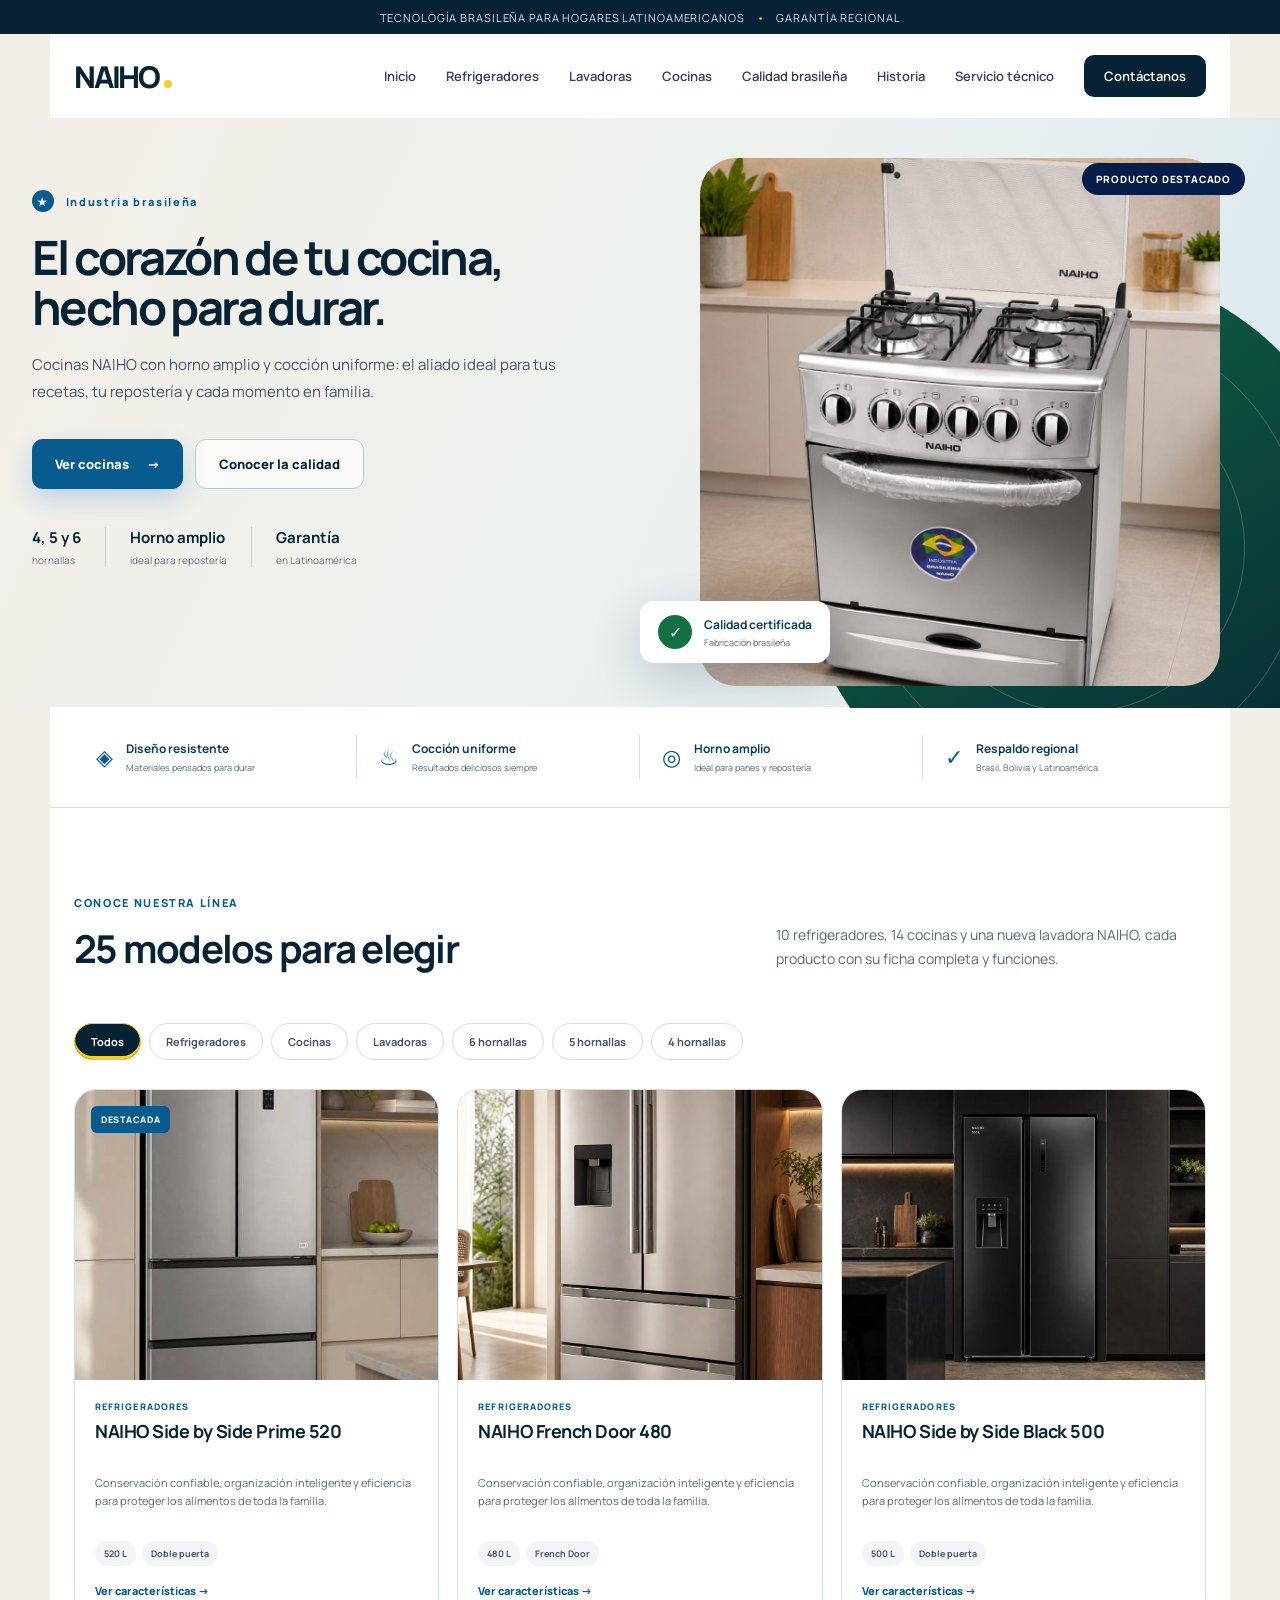
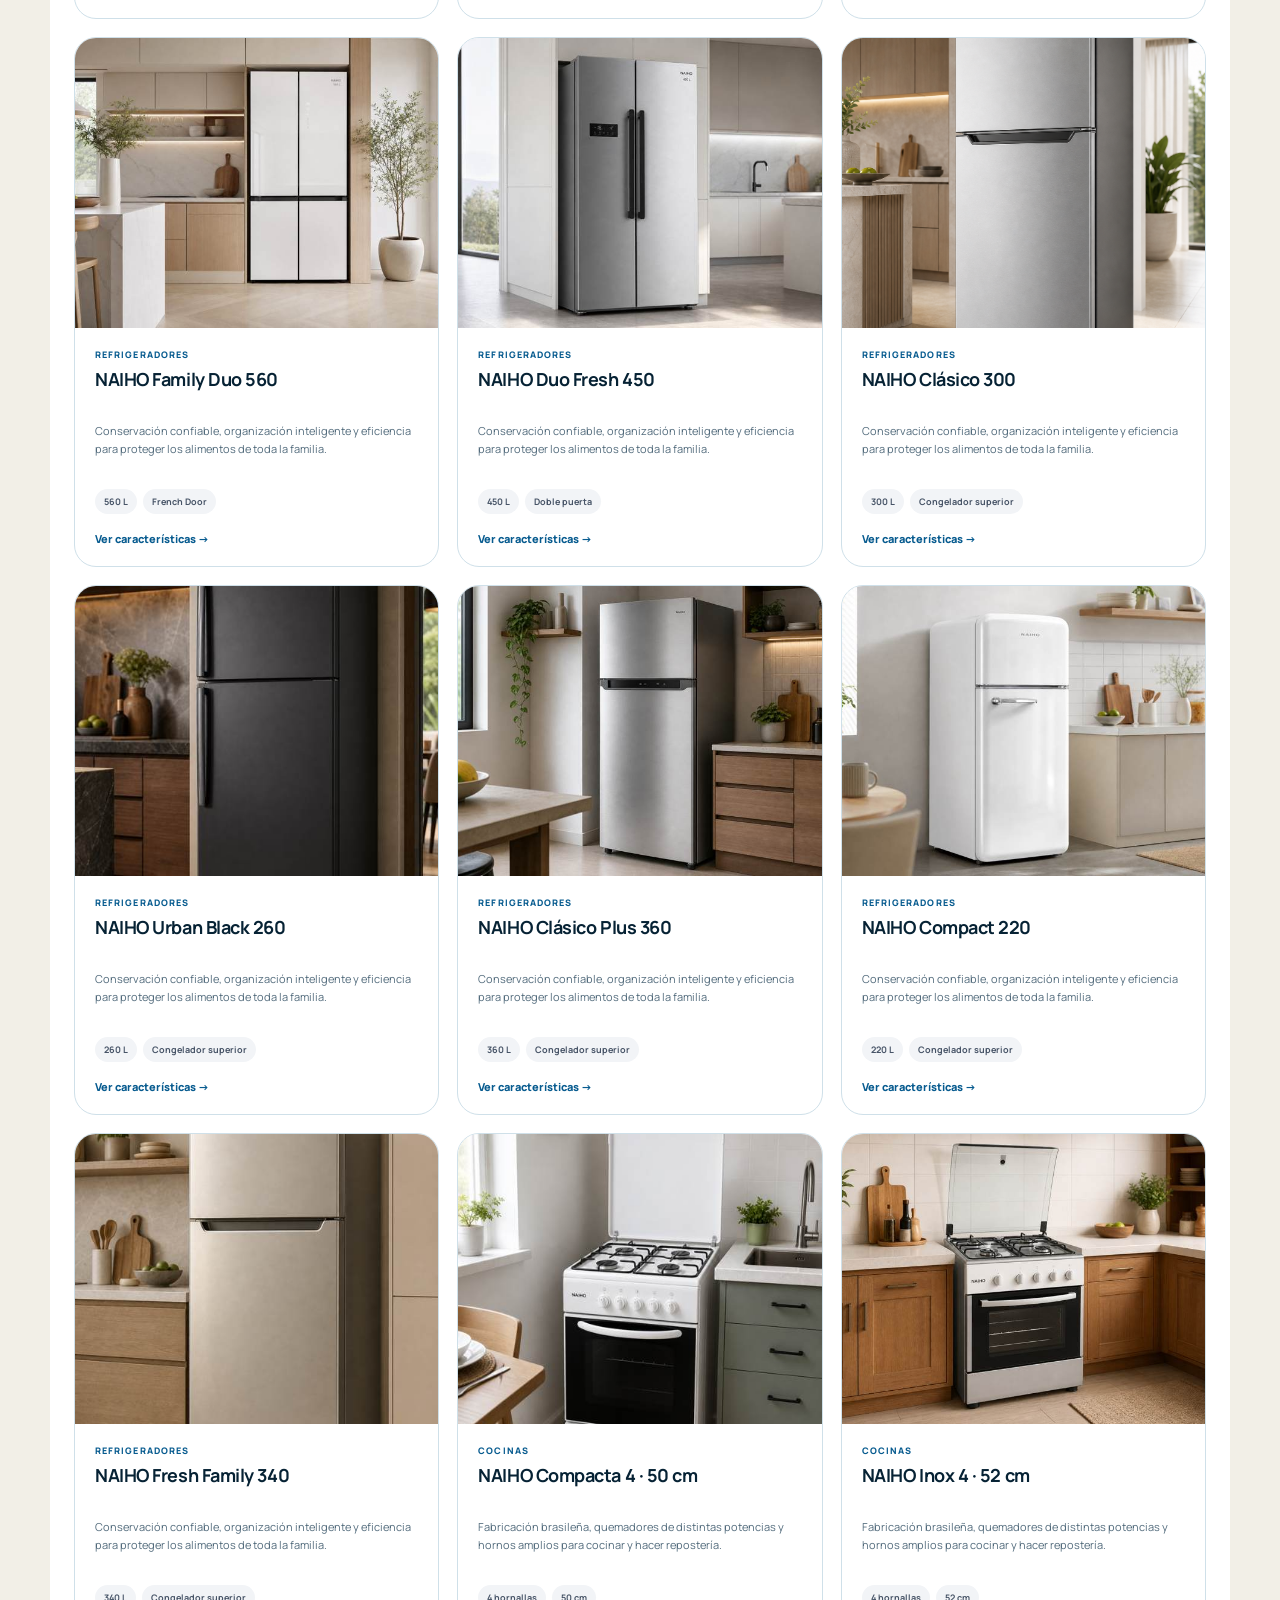
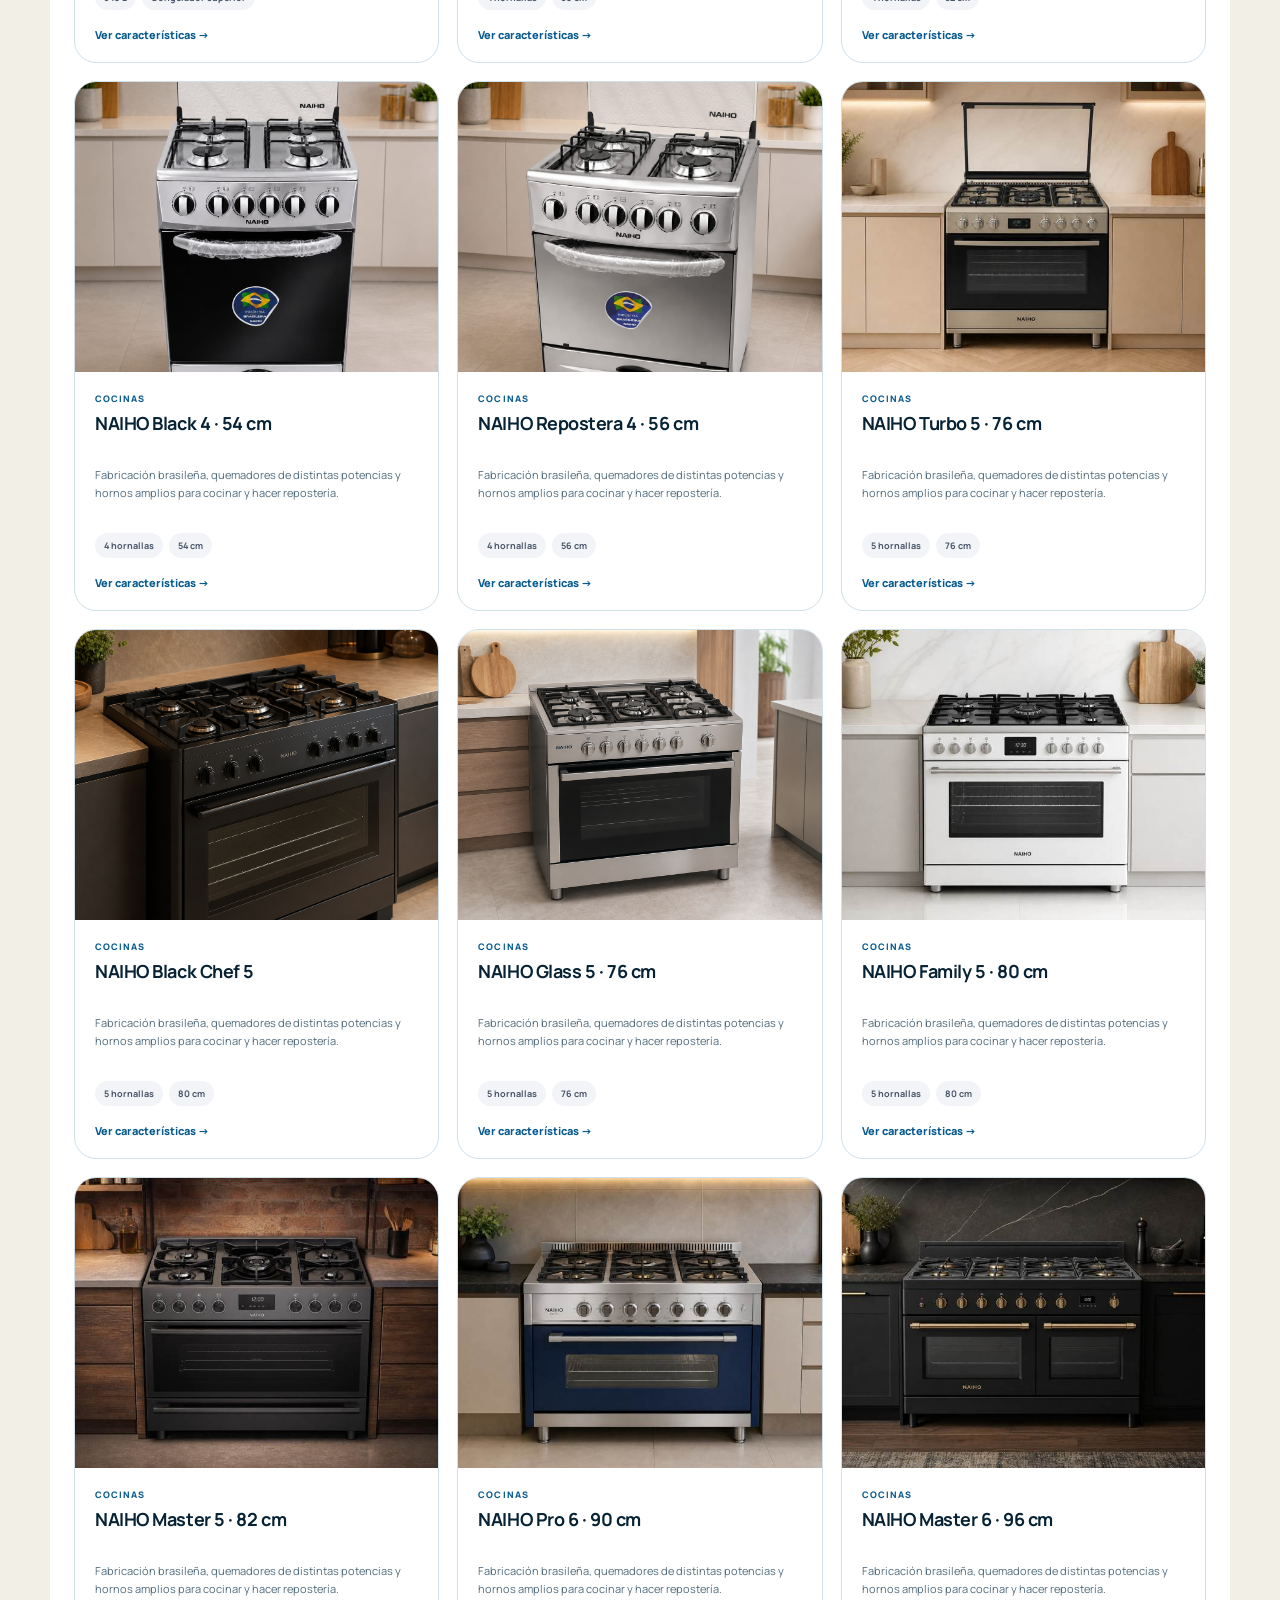
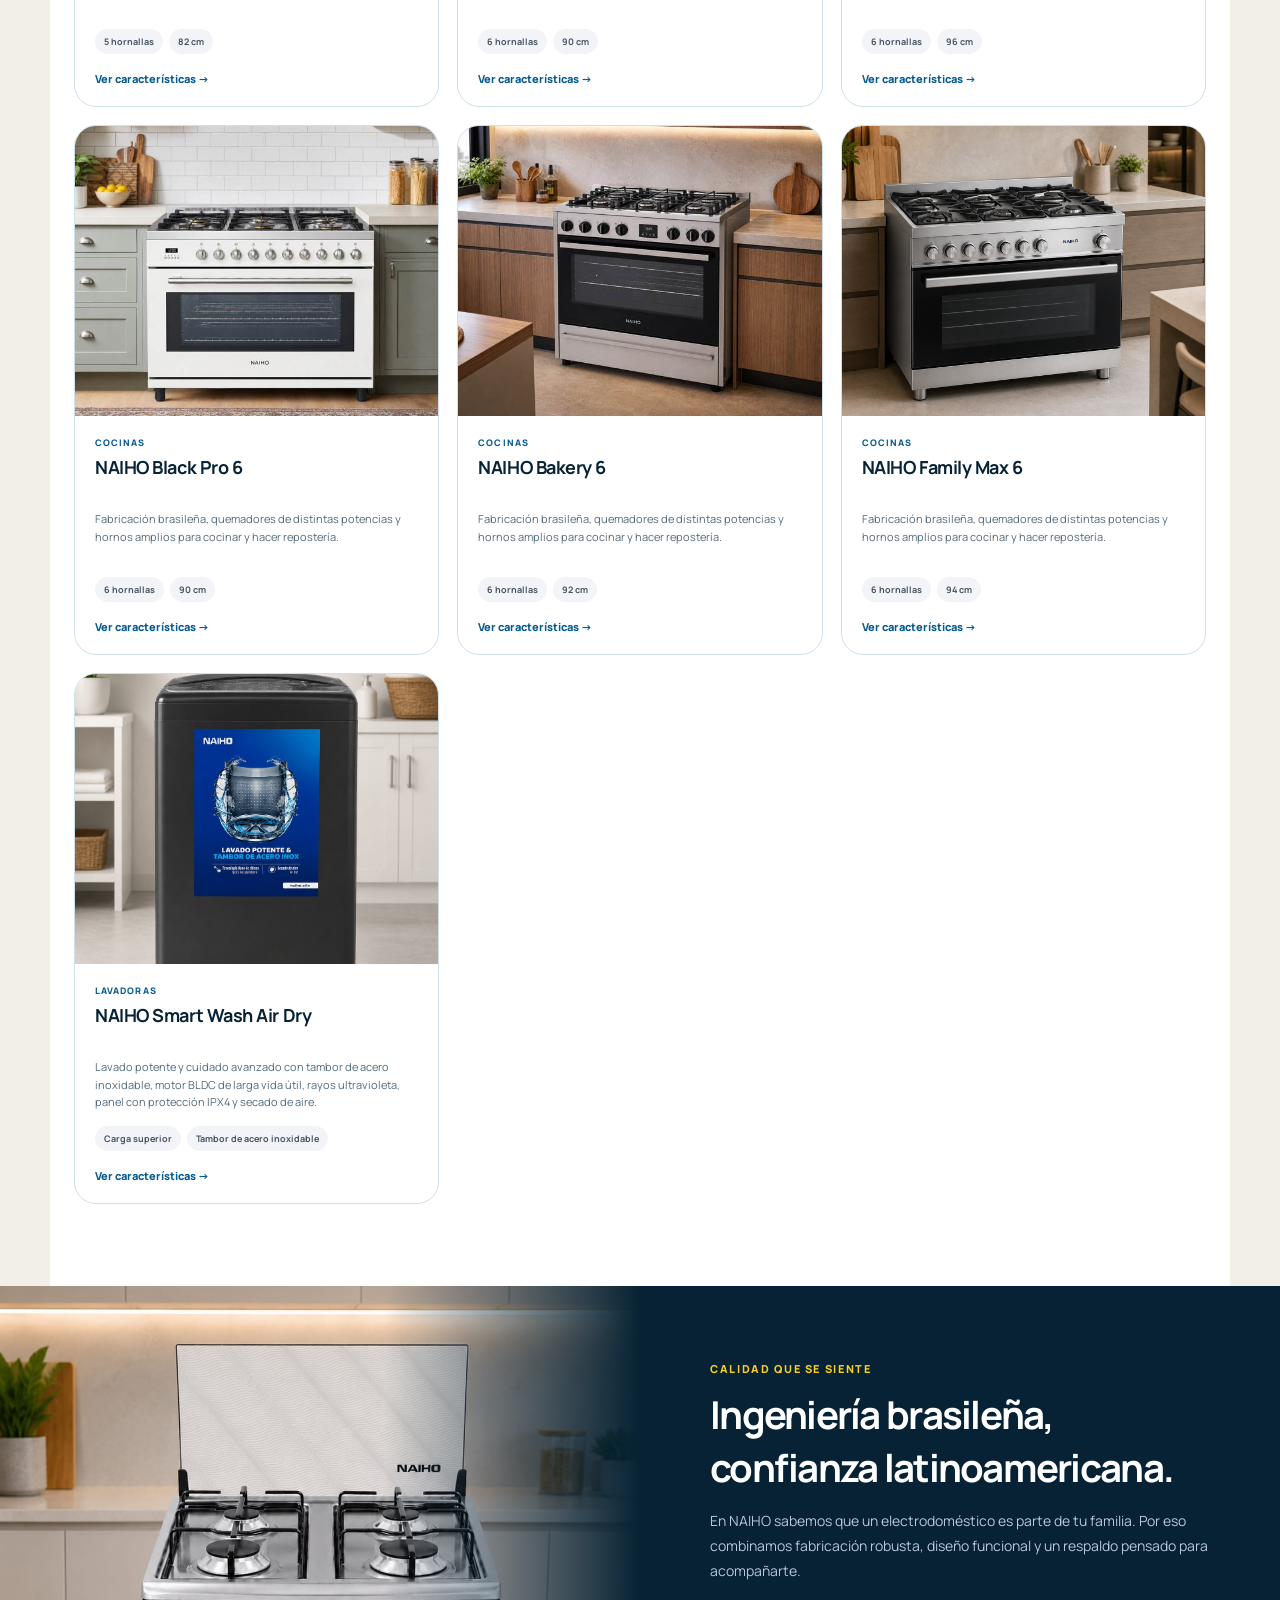
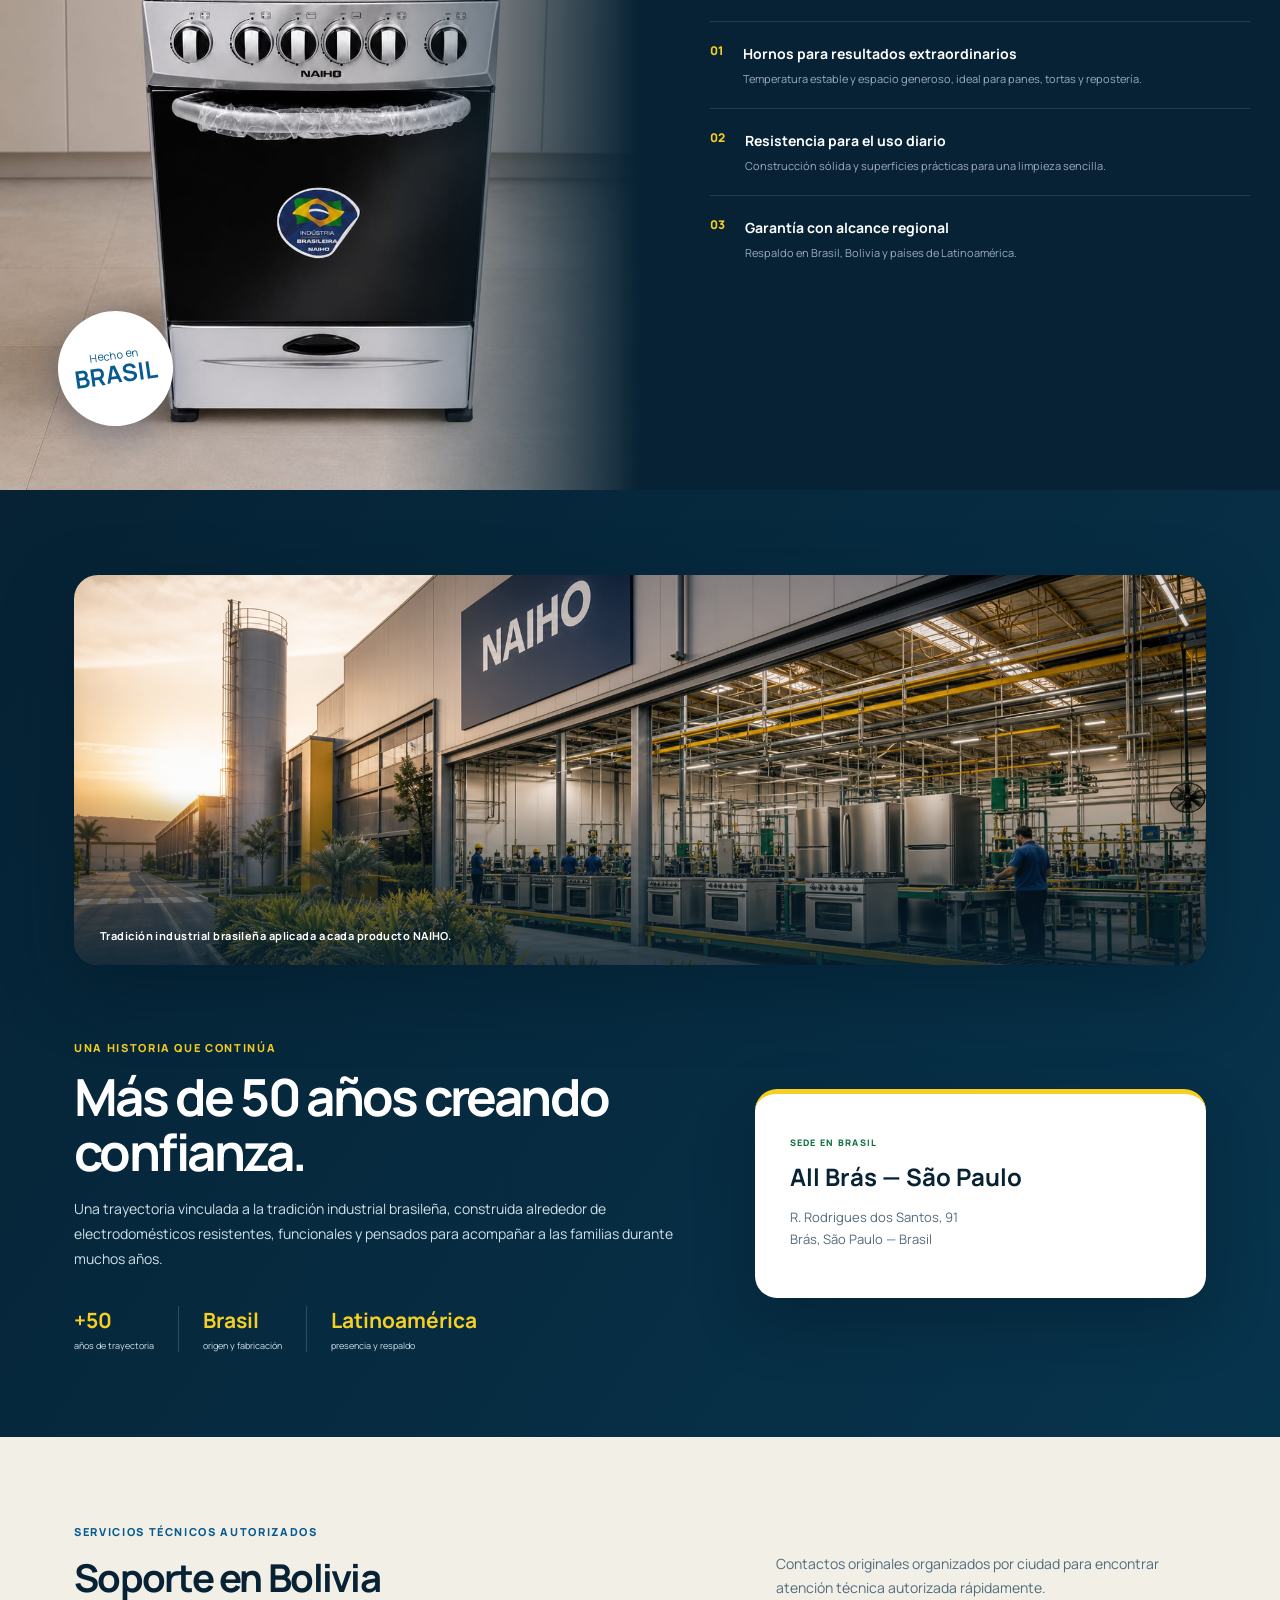
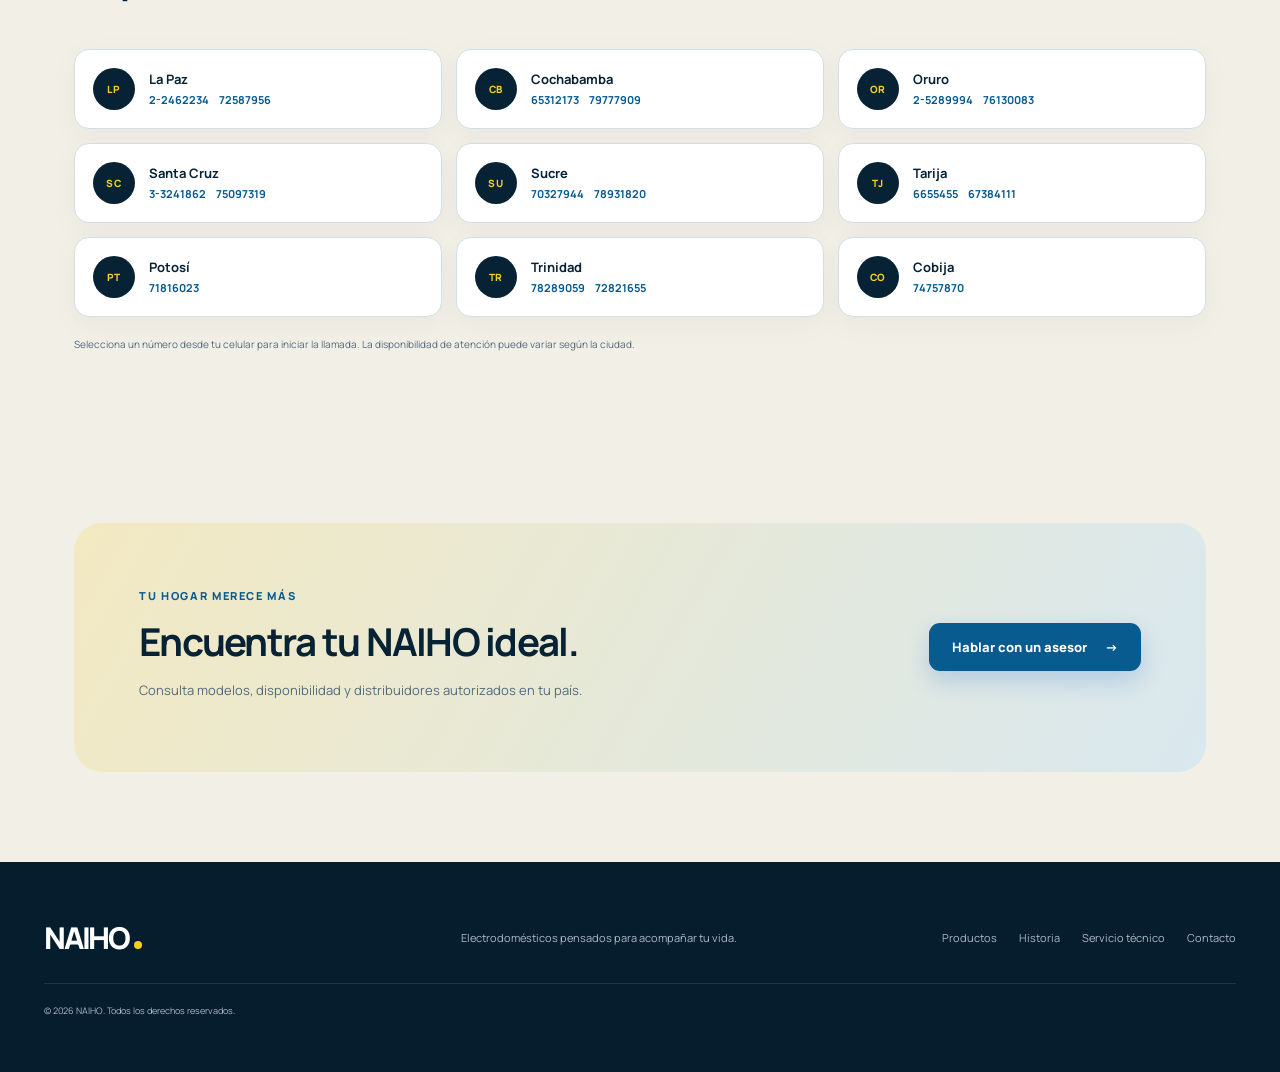
==== commit 911d497e: "Renovar caché de la galería profesional" ====
--- a/index.html
+++ b/index.html
@@ -1,152 +1,152 @@
-<!doctype html>
-<html lang="es">
-<head>
-  <meta charset="utf-8">
-  <meta name="viewport" content="width=device-width,initial-scale=1">
-  <meta name="theme-color" content="#071d49">
-  <meta name="description" content="NAIHO: cocinas y refrigeradores de calidad, con fabricación brasileña y garantía en Latinoamérica.">
-  <title>NAIHO | Electrodomésticos para tu hogar</title>
-  <link rel="preconnect" href="https://fonts.googleapis.com">
-  <link rel="preconnect" href="https://fonts.gstatic.com" crossorigin>
-  <link href="https://fonts.googleapis.com/css2?family=Manrope:wght@400;500;600;700;800&display=swap" rel="stylesheet">
-  <link rel="stylesheet" href="styles.css">
-</head>
-<body>
-  <div class="topbar">Tecnología brasileña para hogares latinoamericanos <span>•</span> Garantía regional</div>
-  <header class="header" id="inicio">
-    <a class="logo" href="#inicio" aria-label="NAIHO inicio">NAIHO<span></span></a>
-    <button class="menu" aria-label="Abrir menú" aria-expanded="false"><i></i><i></i><i></i></button>
-    <nav class="nav" aria-label="Navegación principal">
-      <a href="#inicio">Inicio</a>
+<!doctype html>
+<html lang="es">
+<head>
+  <meta charset="utf-8">
+  <meta name="viewport" content="width=device-width,initial-scale=1">
+  <meta name="theme-color" content="#071d49">
+  <meta name="description" content="NAIHO: cocinas y refrigeradores de calidad, con fabricación brasileña y garantía en Latinoamérica.">
+  <title>NAIHO | Electrodomésticos para tu hogar</title>
+  <link rel="preconnect" href="https://fonts.googleapis.com">
+  <link rel="preconnect" href="https://fonts.gstatic.com" crossorigin>
+  <link href="https://fonts.googleapis.com/css2?family=Manrope:wght@400;500;600;700;800&display=swap" rel="stylesheet">
+  <link rel="stylesheet" href="styles.css">
+</head>
+<body>
+  <div class="topbar">Tecnología brasileña para hogares latinoamericanos <span>•</span> Garantía regional</div>
+  <header class="header" id="inicio">
+    <a class="logo" href="#inicio" aria-label="NAIHO inicio">NAIHO<span></span></a>
+    <button class="menu" aria-label="Abrir menú" aria-expanded="false"><i></i><i></i><i></i></button>
+    <nav class="nav" aria-label="Navegación principal">
+      <a href="#inicio">Inicio</a>
       <a href="refrigeradores.html">Refrigeradores</a>
       <a href="lavadoras.html">Lavadoras</a>
-      <a href="cocinas.html">Cocinas</a>
-      <a href="#calidad">Calidad brasileña</a>
-      <a href="#historia">Historia</a>
-      <a href="#servicio">Servicio técnico</a>
-      <a href="#contacto" class="nav-cta">Contáctanos</a>
-    </nav>
-  </header>
-
-  <main>
-    <section class="hero">
-      <div class="hero-copy">
-        <div class="eyebrow"><span>★</span> Industria brasileña</div>
-        <h1>El corazón de tu cocina, hecho para durar.</h1>
-        <p>Cocinas NAIHO con horno amplio y cocción uniforme: el aliado ideal para tus recetas, tu repostería y cada momento en familia.</p>
-        <div class="hero-actions">
-          <a href="#productos" class="button primary">Ver cocinas <span>→</span></a>
-          <a href="#calidad" class="button secondary">Conocer la calidad</a>
-        </div>
-        <div class="hero-proof">
-          <div><b>4, 5 y 6</b><small>hornallas</small></div>
-          <div><b>Horno amplio</b><small>ideal para repostería</small></div>
-          <div><b>Garantía</b><small>en Latinoamérica</small></div>
-        </div>
-      </div>
-      <div class="hero-visual">
-        <div class="blue-orbit"></div>
-        <span class="hero-label">Producto destacado</span>
-        <img src="assets/cocina-naiho-plata.png" alt="Cocina NAIHO plateada de cuatro hornallas, fabricación brasileña">
-        <div class="floating-card"><span>✓</span><div><b>Calidad certificada</b><small>Fabricación brasileña</small></div></div>
-      </div>
-    </section>
-
-    <section class="trust-strip" aria-label="Ventajas NAIHO">
-      <article><span>◈</span><div><b>Diseño resistente</b><small>Materiales pensados para durar</small></div></article>
-      <article><span>♨</span><div><b>Cocción uniforme</b><small>Resultados deliciosos siempre</small></div></article>
-      <article><span>◎</span><div><b>Horno amplio</b><small>Ideal para panes y repostería</small></div></article>
-      <article><span>✓</span><div><b>Respaldo regional</b><small>Brasil, Bolivia y Latinoamérica</small></div></article>
-    </section>
-
-    <section class="products section" id="productos">
-      <div class="section-heading">
-        <div><span class="kicker">CONOCE NUESTRA LÍNEA</span><h2>Diseñados para tu día a día</h2></div>
-        <p>Soluciones confiables que combinan capacidad, eficiencia y un estilo que transforma tu hogar.</p>
-      </div>
-      <div class="tabs" role="tablist" aria-label="Categorías de productos">
-        <button class="tab active" data-filter="todos" role="tab" aria-selected="true">Todos</button>
-        <button class="tab" data-filter="refrigeradores" role="tab">Refrigeradores</button>
+      <a href="cocinas.html">Cocinas</a>
+      <a href="#calidad">Calidad brasileña</a>
+      <a href="#historia">Historia</a>
+      <a href="#servicio">Servicio técnico</a>
+      <a href="#contacto" class="nav-cta">Contáctanos</a>
+    </nav>
+  </header>
+
+  <main>
+    <section class="hero">
+      <div class="hero-copy">
+        <div class="eyebrow"><span>★</span> Industria brasileña</div>
+        <h1>El corazón de tu cocina, hecho para durar.</h1>
+        <p>Cocinas NAIHO con horno amplio y cocción uniforme: el aliado ideal para tus recetas, tu repostería y cada momento en familia.</p>
+        <div class="hero-actions">
+          <a href="#productos" class="button primary">Ver cocinas <span>→</span></a>
+          <a href="#calidad" class="button secondary">Conocer la calidad</a>
+        </div>
+        <div class="hero-proof">
+          <div><b>4, 5 y 6</b><small>hornallas</small></div>
+          <div><b>Horno amplio</b><small>ideal para repostería</small></div>
+          <div><b>Garantía</b><small>en Latinoamérica</small></div>
+        </div>
+      </div>
+      <div class="hero-visual">
+        <div class="blue-orbit"></div>
+        <span class="hero-label">Producto destacado</span>
+        <img src="assets/cocina-naiho-plata.png" alt="Cocina NAIHO plateada de cuatro hornallas, fabricación brasileña">
+        <div class="floating-card"><span>✓</span><div><b>Calidad certificada</b><small>Fabricación brasileña</small></div></div>
+      </div>
+    </section>
+
+    <section class="trust-strip" aria-label="Ventajas NAIHO">
+      <article><span>◈</span><div><b>Diseño resistente</b><small>Materiales pensados para durar</small></div></article>
+      <article><span>♨</span><div><b>Cocción uniforme</b><small>Resultados deliciosos siempre</small></div></article>
+      <article><span>◎</span><div><b>Horno amplio</b><small>Ideal para panes y repostería</small></div></article>
+      <article><span>✓</span><div><b>Respaldo regional</b><small>Brasil, Bolivia y Latinoamérica</small></div></article>
+    </section>
+
+    <section class="products section" id="productos">
+      <div class="section-heading">
+        <div><span class="kicker">CONOCE NUESTRA LÍNEA</span><h2>Diseñados para tu día a día</h2></div>
+        <p>Soluciones confiables que combinan capacidad, eficiencia y un estilo que transforma tu hogar.</p>
+      </div>
+      <div class="tabs" role="tablist" aria-label="Categorías de productos">
+        <button class="tab active" data-filter="todos" role="tab" aria-selected="true">Todos</button>
+        <button class="tab" data-filter="refrigeradores" role="tab">Refrigeradores</button>
         <button class="tab" data-filter="cocinas" role="tab">Cocinas</button>
         <button class="tab" data-filter="lavadoras" role="tab">Lavadoras</button>
-        <button class="tab" data-filter="6-hornallas" role="tab">6 hornallas</button>
-        <button class="tab" data-filter="5-hornallas" role="tab">5 hornallas</button>
-        <button class="tab" data-filter="4-hornallas" role="tab">4 hornallas</button>
-      </div>
-      <div class="product-grid">
-        <article class="product-card featured" data-category="cocinas 4-hornallas">
-          <div class="product-image local"><span class="badge">DESTACADA</span><img src="assets/cocina-naiho-negra.png" alt="Cocina NAIHO negra de cuatro hornallas"></div>
-          <div class="product-info"><small>COCINAS</small><h3>Cocina NAIHO 4 hornallas</h3><p>Compacta, potente y con horno amplio para repostería.</p><div class="chips"><span>Horno amplio</span><span>Acero</span></div><a class="card-link" href="producto-cocina-4.html">Ver características →</a></div>
-        </article>
-        <article class="product-card" data-category="refrigeradores">
-          <div class="product-image real-photo"><span class="badge cool">NUEVO</span><img src="assets/refrigerador-doble-puerta.png" alt="Refrigerador NAIHO de doble puerta en acero inoxidable"></div>
-          <div class="product-info"><small>REFRIGERACIÓN</small><h3>Refrigerador Doble Puerta</h3><p>Más espacio, orden y frescura para toda la familia.</p><div class="chips"><span>No Frost</span><span>Gran capacidad</span></div><a class="card-link" href="producto-refrigerador-doble.html">Ver características →</a></div>
-        </article>
-        <article class="product-card" data-category="refrigeradores">
-          <div class="product-image real-photo"><img src="assets/refrigerador-clasico.png" alt="Refrigerador NAIHO clásico con congelador superior"></div>
-          <div class="product-info"><small>REFRIGERACIÓN</small><h3>Refrigerador Clásico</h3><p>Eficiencia y conservación confiable en un diseño versátil.</p><div class="chips"><span>Eficiente</span><span>Silencioso</span></div><a class="card-link" href="producto-refrigerador-clasico.html">Ver características →</a></div>
-        </article>
-        <article class="product-card" data-category="cocinas 6-hornallas">
-          <div class="product-image real-photo landscape"><img src="assets/cocina-6-hornallas.png" alt="Cocina NAIHO de seis hornallas y horno amplio"></div>
-          <div class="product-info"><small>COCINAS</small><h3>Cocina NAIHO 6 hornallas</h3><p>Máxima capacidad para quienes cocinan a lo grande.</p><div class="chips"><span>6 hornallas</span><span>Extra amplia</span></div><a class="card-link" href="producto-cocina-6.html">Ver características →</a></div>
-        </article>
-        <article class="product-card" data-category="cocinas 5-hornallas">
-          <div class="product-image real-photo landscape"><img src="assets/cocina-5-hornallas.png" alt="Cocina NAIHO de cinco hornallas"></div>
-          <div class="product-info"><small>COCINAS</small><h3>Cocina NAIHO 5 hornallas</h3><p>Potencia versátil y control preciso para cada preparación.</p><div class="chips"><span>5 hornallas</span><span>Multifunción</span></div><a class="card-link" href="producto-cocina-5.html">Ver características →</a></div>
-        </article>
-        <article class="product-card" data-category="cocinas 4-hornallas">
-          <div class="product-image local crop"><img src="assets/cocina-naiho-plata.png" alt="Cocina NAIHO plateada de cuatro hornallas"></div>
-          <div class="product-info"><small>COCINAS</small><h3>Cocina NAIHO 4 hornallas</h3><p>El tamaño perfecto con un horno que sorprende por su capacidad.</p><div class="chips"><span>4 hornallas</span><span>Fácil limpieza</span></div><a class="card-link" href="producto-cocina-4.html">Ver características →</a></div>
-        </article>
-      </div>
-    </section>
-
-    <section class="quality" id="calidad">
-      <div class="quality-image"><img src="assets/cocina-naiho-negra.png" alt="Detalle de cocina NAIHO de fabricación brasileña"><span>Hecho en<br><b>Brasil</b></span></div>
-      <div class="quality-copy"><span class="kicker light">CALIDAD QUE SE SIENTE</span><h2>Ingeniería brasileña,<br>confianza latinoamericana.</h2><p>En NAIHO sabemos que un electrodoméstico es parte de tu familia. Por eso combinamos fabricación robusta, diseño funcional y un respaldo pensado para acompañarte.</p>
-        <div class="quality-list"><article><span>01</span><div><b>Hornos para resultados extraordinarios</b><p>Temperatura estable y espacio generoso, ideal para panes, tortas y repostería.</p></div></article><article><span>02</span><div><b>Resistencia para el uso diario</b><p>Construcción sólida y superficies prácticas para una limpieza sencilla.</p></div></article><article><span>03</span><div><b>Garantía con alcance regional</b><p>Respaldo en Brasil, Bolivia y países de Latinoamérica.</p></div></article></div>
-      </div>
-    </section>
-
-    <section class="history-section" id="historia">
-      <figure class="history-factory"><img src="assets/fabrica-naiho-brasil.png" alt="Fábrica NAIHO de cocinas y refrigeradores en Brasil"><figcaption>Tradición industrial brasileña aplicada a cada producto NAIHO.</figcaption></figure>
-      <div class="history-copy">
-        <span class="kicker light">UNA HISTORIA QUE CONTINÚA</span>
-        <h2>Más de 50 años creando confianza.</h2>
-        <p>Una trayectoria vinculada a la tradición industrial brasileña, construida alrededor de electrodomésticos resistentes, funcionales y pensados para acompañar a las familias durante muchos años.</p>
-        <div class="history-stats"><div><b>+50</b><small>años de trayectoria</small></div><div><b>Brasil</b><small>origen y fabricación</small></div><div><b>Latinoamérica</b><small>presencia y respaldo</small></div></div>
-      </div>
-      <address class="factory-card">
-        <span>SEDE EN BRASIL</span>
-        <h3>All Brás — São Paulo</h3>
-        <p>R. Rodrigues dos Santos, 91<br>Brás, São Paulo — Brasil</p>
-      </address>
-    </section>
-
-    <section class="service-section section" id="servicio">
-      <div class="section-heading service-heading">
-        <div><span class="kicker">SERVICIOS TÉCNICOS AUTORIZADOS</span><h2>Soporte en Bolivia</h2></div>
-        <p>Contactos originales organizados por ciudad para encontrar atención técnica autorizada rápidamente.</p>
-      </div>
-      <div class="service-grid">
-        <article><span>LP</span><div><b>La Paz</b><a href="tel:22462234">2-2462234</a><a href="tel:72587956">72587956</a></div></article>
-        <article><span>CB</span><div><b>Cochabamba</b><a href="tel:65312173">65312173</a><a href="tel:79777909">79777909</a></div></article>
-        <article><span>OR</span><div><b>Oruro</b><a href="tel:25289994">2-5289994</a><a href="tel:76130083">76130083</a></div></article>
-        <article><span>SC</span><div><b>Santa Cruz</b><a href="tel:33241862">3-3241862</a><a href="tel:75097319">75097319</a></div></article>
-        <article><span>SU</span><div><b>Sucre</b><a href="tel:70327944">70327944</a><a href="tel:78931820">78931820</a></div></article>
-        <article><span>TJ</span><div><b>Tarija</b><a href="tel:6655455">6655455</a><a href="tel:67384111">67384111</a></div></article>
-        <article><span>PT</span><div><b>Potosí</b><a href="tel:71816023">71816023</a></div></article>
-        <article><span>TR</span><div><b>Trinidad</b><a href="tel:78289059">78289059</a><a href="tel:72821655">72821655</a></div></article>
-        <article><span>CO</span><div><b>Cobija</b><a href="tel:74757870">74757870</a></div></article>
-      </div>
-      <p class="service-note">Selecciona un número desde tu celular para iniciar la llamada. La disponibilidad de atención puede variar según la ciudad.</p>
-    </section>
-
-    <section class="cta" id="contacto"><div><span class="kicker">TU HOGAR MERECE MÁS</span><h2>Encuentra tu NAIHO ideal.</h2><p>Consulta modelos, disponibilidad y distribuidores autorizados en tu país.</p></div><a class="button primary" href="https://wa.me/591" target="_blank" rel="noopener">Hablar con un asesor <span>→</span></a></section>
-  </main>
-  <footer><a class="logo light-logo" href="#inicio">NAIHO<span></span></a><p>Electrodomésticos pensados para acompañar tu vida.</p><div><a href="#productos">Productos</a><a href="#historia">Historia</a><a href="#servicio">Servicio técnico</a><a href="#contacto">Contacto</a></div><small>© 2026 NAIHO. Todos los derechos reservados.</small></footer>
-  <script src="pages-v2.js?v=3"></script>
-  <script src="home-catalog.js?v=3"></script>
-  <script src="script.js"></script>
-</body>
-</html>
+        <button class="tab" data-filter="6-hornallas" role="tab">6 hornallas</button>
+        <button class="tab" data-filter="5-hornallas" role="tab">5 hornallas</button>
+        <button class="tab" data-filter="4-hornallas" role="tab">4 hornallas</button>
+      </div>
+      <div class="product-grid">
+        <article class="product-card featured" data-category="cocinas 4-hornallas">
+          <div class="product-image local"><span class="badge">DESTACADA</span><img src="assets/cocina-naiho-negra.png" alt="Cocina NAIHO negra de cuatro hornallas"></div>
+          <div class="product-info"><small>COCINAS</small><h3>Cocina NAIHO 4 hornallas</h3><p>Compacta, potente y con horno amplio para repostería.</p><div class="chips"><span>Horno amplio</span><span>Acero</span></div><a class="card-link" href="producto-cocina-4.html">Ver características →</a></div>
+        </article>
+        <article class="product-card" data-category="refrigeradores">
+          <div class="product-image real-photo"><span class="badge cool">NUEVO</span><img src="assets/refrigerador-doble-puerta.png" alt="Refrigerador NAIHO de doble puerta en acero inoxidable"></div>
+          <div class="product-info"><small>REFRIGERACIÓN</small><h3>Refrigerador Doble Puerta</h3><p>Más espacio, orden y frescura para toda la familia.</p><div class="chips"><span>No Frost</span><span>Gran capacidad</span></div><a class="card-link" href="producto-refrigerador-doble.html">Ver características →</a></div>
+        </article>
+        <article class="product-card" data-category="refrigeradores">
+          <div class="product-image real-photo"><img src="assets/refrigerador-clasico.png" alt="Refrigerador NAIHO clásico con congelador superior"></div>
+          <div class="product-info"><small>REFRIGERACIÓN</small><h3>Refrigerador Clásico</h3><p>Eficiencia y conservación confiable en un diseño versátil.</p><div class="chips"><span>Eficiente</span><span>Silencioso</span></div><a class="card-link" href="producto-refrigerador-clasico.html">Ver características →</a></div>
+        </article>
+        <article class="product-card" data-category="cocinas 6-hornallas">
+          <div class="product-image real-photo landscape"><img src="assets/cocina-6-hornallas.png" alt="Cocina NAIHO de seis hornallas y horno amplio"></div>
+          <div class="product-info"><small>COCINAS</small><h3>Cocina NAIHO 6 hornallas</h3><p>Máxima capacidad para quienes cocinan a lo grande.</p><div class="chips"><span>6 hornallas</span><span>Extra amplia</span></div><a class="card-link" href="producto-cocina-6.html">Ver características →</a></div>
+        </article>
+        <article class="product-card" data-category="cocinas 5-hornallas">
+          <div class="product-image real-photo landscape"><img src="assets/cocina-5-hornallas.png" alt="Cocina NAIHO de cinco hornallas"></div>
+          <div class="product-info"><small>COCINAS</small><h3>Cocina NAIHO 5 hornallas</h3><p>Potencia versátil y control preciso para cada preparación.</p><div class="chips"><span>5 hornallas</span><span>Multifunción</span></div><a class="card-link" href="producto-cocina-5.html">Ver características →</a></div>
+        </article>
+        <article class="product-card" data-category="cocinas 4-hornallas">
+          <div class="product-image local crop"><img src="assets/cocina-naiho-plata.png" alt="Cocina NAIHO plateada de cuatro hornallas"></div>
+          <div class="product-info"><small>COCINAS</small><h3>Cocina NAIHO 4 hornallas</h3><p>El tamaño perfecto con un horno que sorprende por su capacidad.</p><div class="chips"><span>4 hornallas</span><span>Fácil limpieza</span></div><a class="card-link" href="producto-cocina-4.html">Ver características →</a></div>
+        </article>
+      </div>
+    </section>
+
+    <section class="quality" id="calidad">
+      <div class="quality-image"><img src="assets/cocina-naiho-negra.png" alt="Detalle de cocina NAIHO de fabricación brasileña"><span>Hecho en<br><b>Brasil</b></span></div>
+      <div class="quality-copy"><span class="kicker light">CALIDAD QUE SE SIENTE</span><h2>Ingeniería brasileña,<br>confianza latinoamericana.</h2><p>En NAIHO sabemos que un electrodoméstico es parte de tu familia. Por eso combinamos fabricación robusta, diseño funcional y un respaldo pensado para acompañarte.</p>
+        <div class="quality-list"><article><span>01</span><div><b>Hornos para resultados extraordinarios</b><p>Temperatura estable y espacio generoso, ideal para panes, tortas y repostería.</p></div></article><article><span>02</span><div><b>Resistencia para el uso diario</b><p>Construcción sólida y superficies prácticas para una limpieza sencilla.</p></div></article><article><span>03</span><div><b>Garantía con alcance regional</b><p>Respaldo en Brasil, Bolivia y países de Latinoamérica.</p></div></article></div>
+      </div>
+    </section>
+
+    <section class="history-section" id="historia">
+      <figure class="history-factory"><img src="assets/fabrica-naiho-brasil.png" alt="Fábrica NAIHO de cocinas y refrigeradores en Brasil"><figcaption>Tradición industrial brasileña aplicada a cada producto NAIHO.</figcaption></figure>
+      <div class="history-copy">
+        <span class="kicker light">UNA HISTORIA QUE CONTINÚA</span>
+        <h2>Más de 50 años creando confianza.</h2>
+        <p>Una trayectoria vinculada a la tradición industrial brasileña, construida alrededor de electrodomésticos resistentes, funcionales y pensados para acompañar a las familias durante muchos años.</p>
+        <div class="history-stats"><div><b>+50</b><small>años de trayectoria</small></div><div><b>Brasil</b><small>origen y fabricación</small></div><div><b>Latinoamérica</b><small>presencia y respaldo</small></div></div>
+      </div>
+      <address class="factory-card">
+        <span>SEDE EN BRASIL</span>
+        <h3>All Brás — São Paulo</h3>
+        <p>R. Rodrigues dos Santos, 91<br>Brás, São Paulo — Brasil</p>
+      </address>
+    </section>
+
+    <section class="service-section section" id="servicio">
+      <div class="section-heading service-heading">
+        <div><span class="kicker">SERVICIOS TÉCNICOS AUTORIZADOS</span><h2>Soporte en Bolivia</h2></div>
+        <p>Contactos originales organizados por ciudad para encontrar atención técnica autorizada rápidamente.</p>
+      </div>
+      <div class="service-grid">
+        <article><span>LP</span><div><b>La Paz</b><a href="tel:22462234">2-2462234</a><a href="tel:72587956">72587956</a></div></article>
+        <article><span>CB</span><div><b>Cochabamba</b><a href="tel:65312173">65312173</a><a href="tel:79777909">79777909</a></div></article>
+        <article><span>OR</span><div><b>Oruro</b><a href="tel:25289994">2-5289994</a><a href="tel:76130083">76130083</a></div></article>
+        <article><span>SC</span><div><b>Santa Cruz</b><a href="tel:33241862">3-3241862</a><a href="tel:75097319">75097319</a></div></article>
+        <article><span>SU</span><div><b>Sucre</b><a href="tel:70327944">70327944</a><a href="tel:78931820">78931820</a></div></article>
+        <article><span>TJ</span><div><b>Tarija</b><a href="tel:6655455">6655455</a><a href="tel:67384111">67384111</a></div></article>
+        <article><span>PT</span><div><b>Potosí</b><a href="tel:71816023">71816023</a></div></article>
+        <article><span>TR</span><div><b>Trinidad</b><a href="tel:78289059">78289059</a><a href="tel:72821655">72821655</a></div></article>
+        <article><span>CO</span><div><b>Cobija</b><a href="tel:74757870">74757870</a></div></article>
+      </div>
+      <p class="service-note">Selecciona un número desde tu celular para iniciar la llamada. La disponibilidad de atención puede variar según la ciudad.</p>
+    </section>
+
+    <section class="cta" id="contacto"><div><span class="kicker">TU HOGAR MERECE MÁS</span><h2>Encuentra tu NAIHO ideal.</h2><p>Consulta modelos, disponibilidad y distribuidores autorizados en tu país.</p></div><a class="button primary" href="https://wa.me/591" target="_blank" rel="noopener">Hablar con un asesor <span>→</span></a></section>
+  </main>
+  <footer><a class="logo light-logo" href="#inicio">NAIHO<span></span></a><p>Electrodomésticos pensados para acompañar tu vida.</p><div><a href="#productos">Productos</a><a href="#historia">Historia</a><a href="#servicio">Servicio técnico</a><a href="#contacto">Contacto</a></div><small>© 2026 NAIHO. Todos los derechos reservados.</small></footer>
+  <script src="pages-v2.js?v=33f01eb5"></script>
+  <script src="home-catalog.js?v=3"></script>
+  <script src="script.js"></script>
+</body>
+</html>
